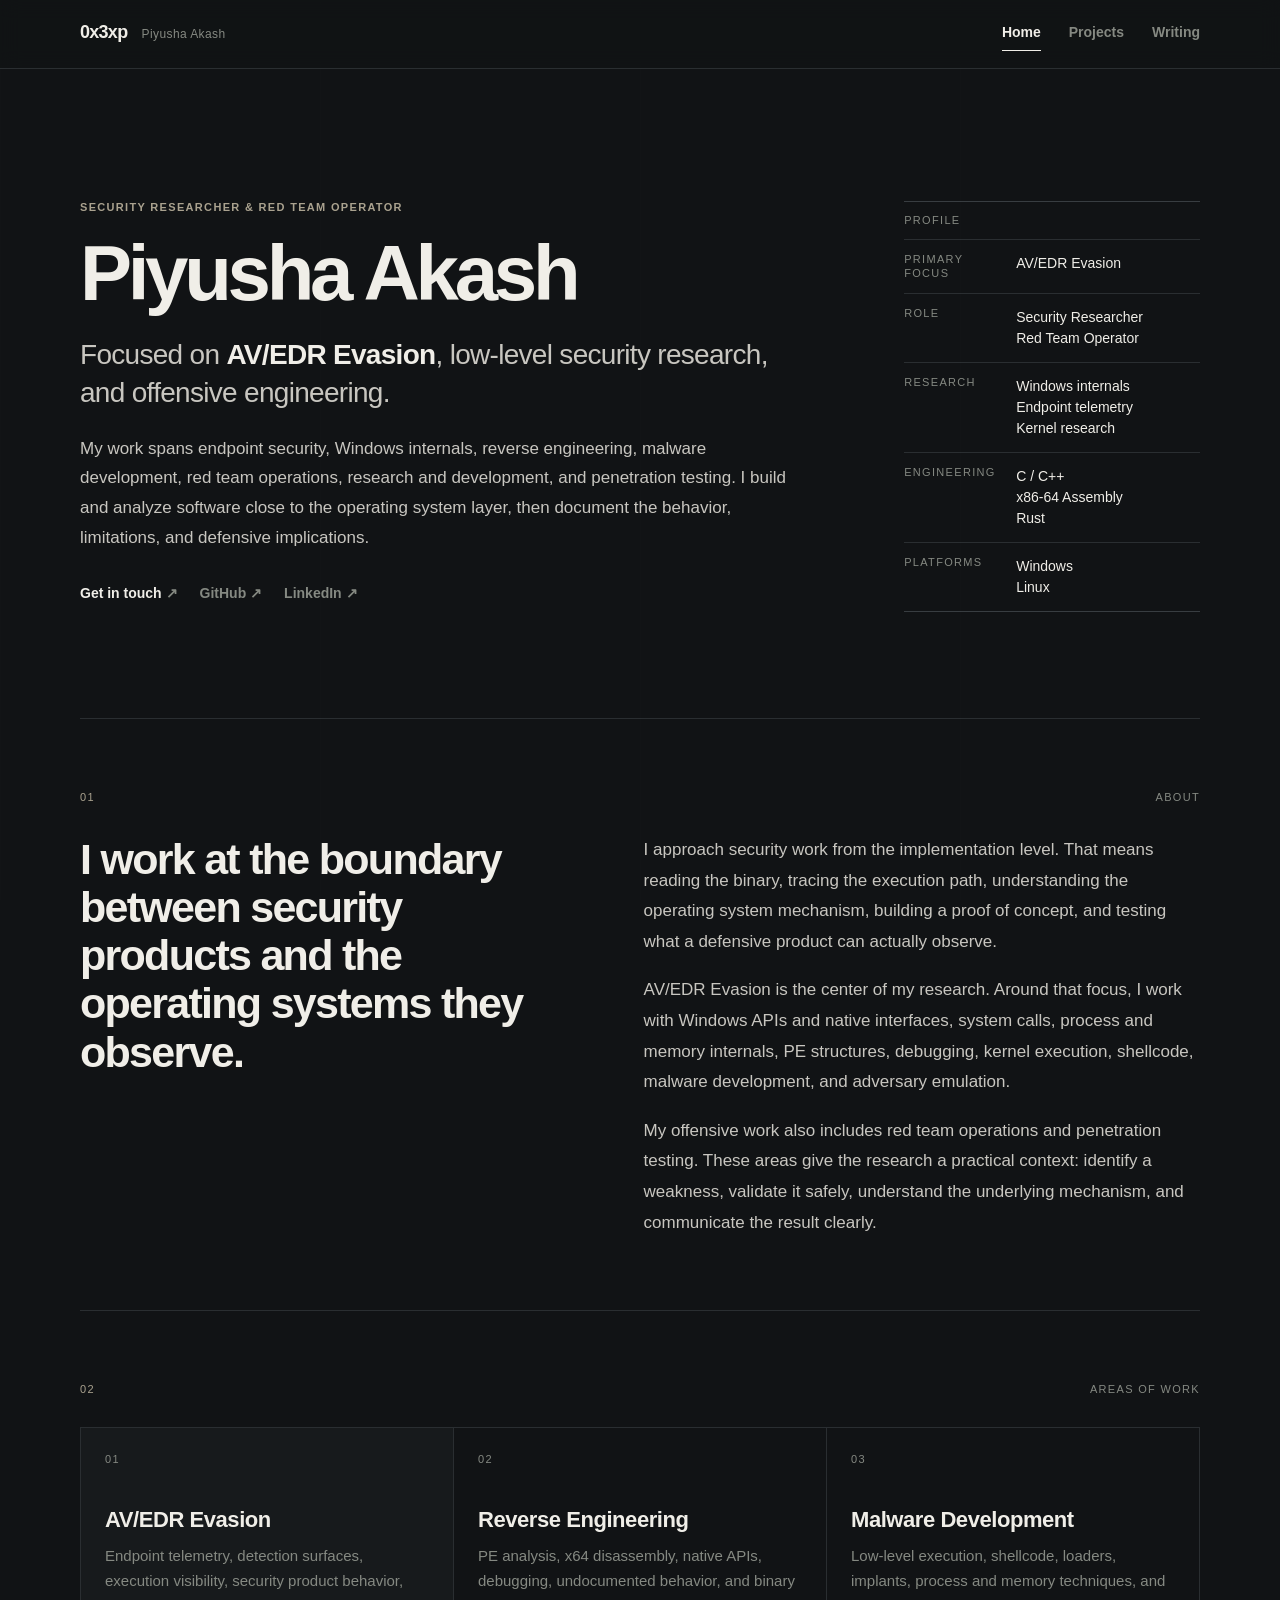
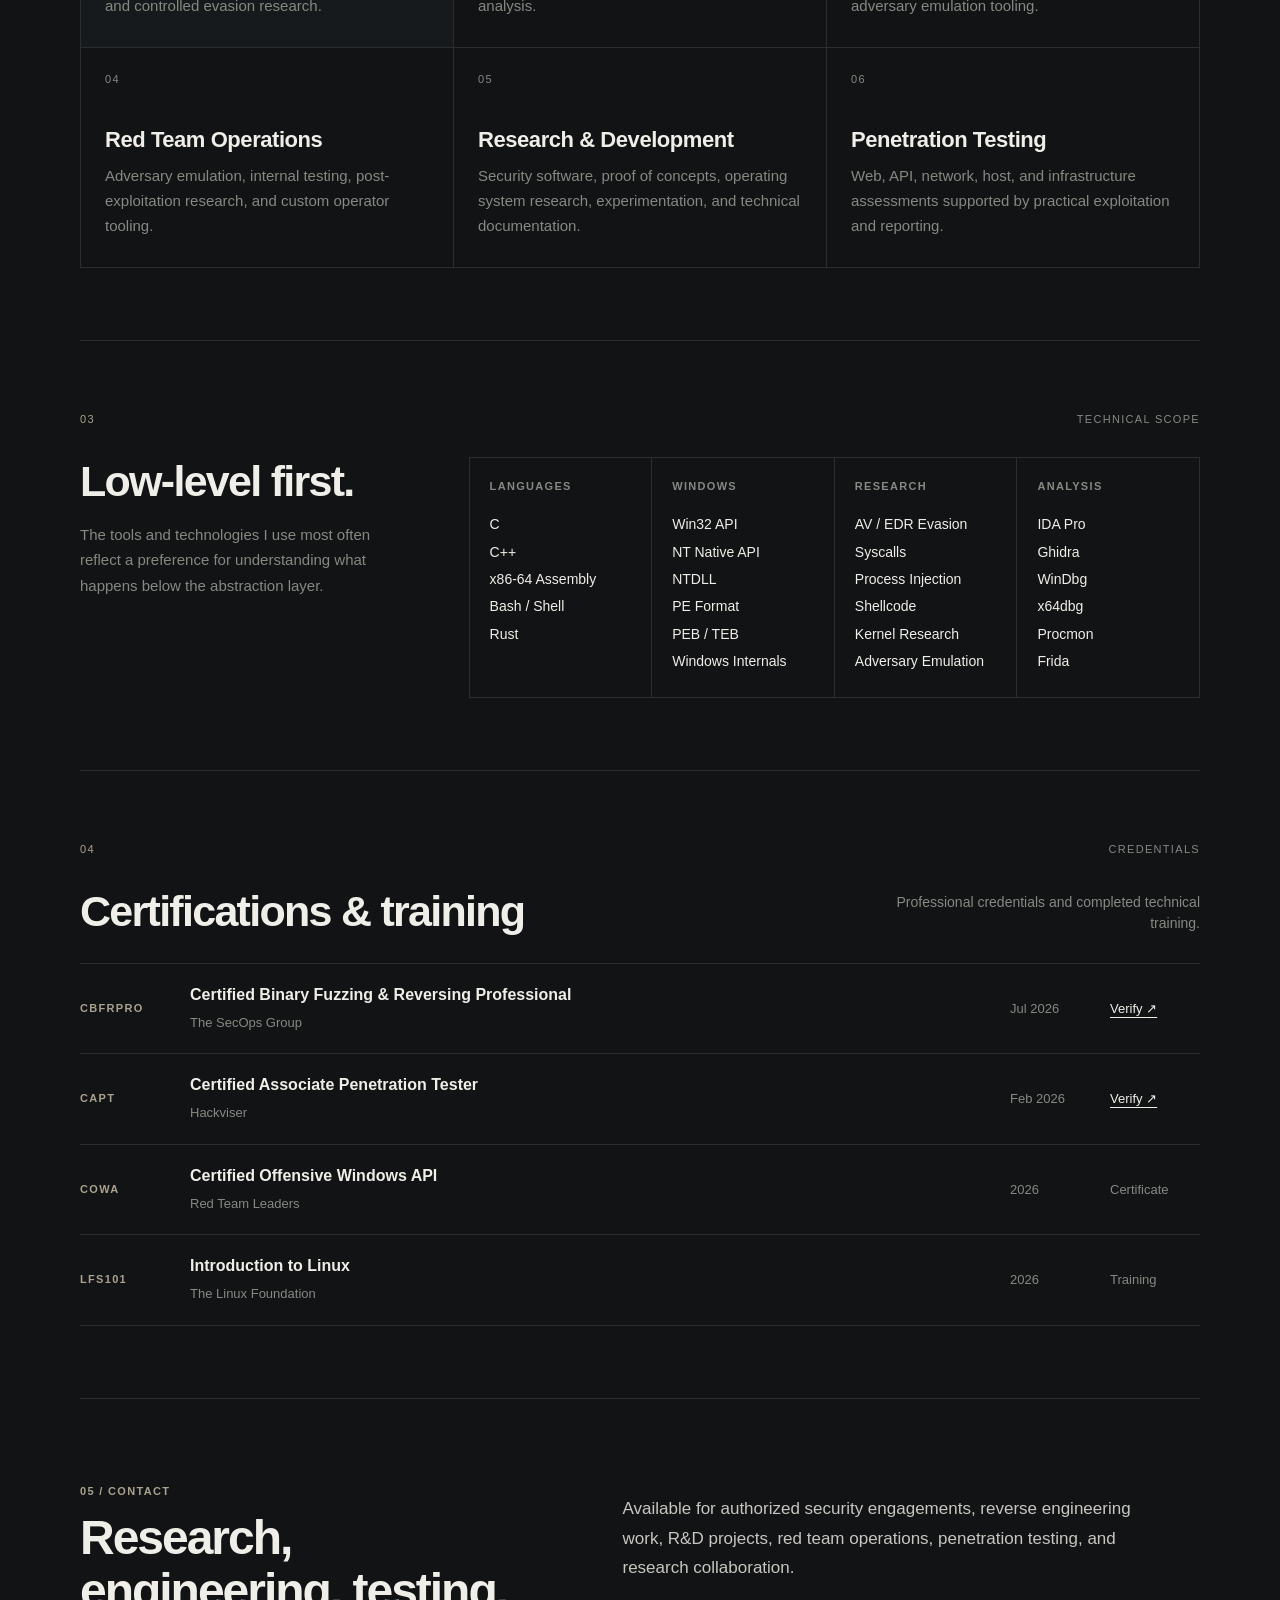
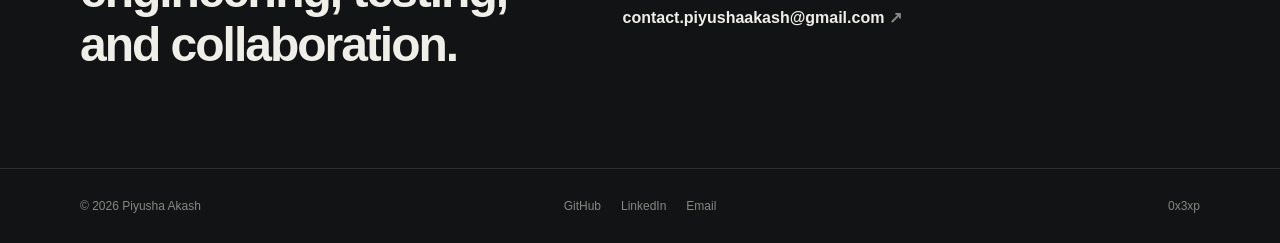
==== index.html @ 70b71e24 "Add files via upload" ====
<!doctype html>
<html lang="en">
<head>
  <meta charset="utf-8">
  <meta name="viewport" content="width=device-width, initial-scale=1">
  <meta name="theme-color" content="#111315">
  <meta name="color-scheme" content="dark">
  <meta name="author" content="Piyusha Akash">
  <meta name="robots" content="index, follow">
  <meta name="description" content="Piyusha Akash is a security researcher and red team operator focused on AV/EDR Evasion, reverse engineering, malware development, research and development, and penetration testing.">
  <link rel="canonical" href="https://0x3xp.github.io/">
  <meta property="og:type" content="profile">
  <meta property="og:title" content="Piyusha Akash | Security Researcher &amp; Red Team Operator">
  <meta property="og:description" content="Security research and engineering focused on AV/EDR Evasion, reverse engineering, malware development, red team operations, research and development, and penetration testing.">
  <meta property="og:url" content="https://0x3xp.github.io/">
  <meta property="og:site_name" content="Piyusha Akash">
  <meta property="og:image" content="https://0x3xp.github.io/assets/img/favicon.png">
  <meta name="twitter:card" content="summary">
  <title>Piyusha Akash | Security Researcher &amp; Red Team Operator</title>
  <link rel="icon" href="assets/img/favicon.png" type="image/png">
  <link rel="stylesheet" href="assets/css/site.css">
  <script type="application/ld+json">
  {
    "@context": "https://schema.org",
    "@type": "ProfilePage",
    "mainEntity": {
      "@type": "Person",
      "name": "Piyusha Akash",
      "alternateName": "0x3xp",
      "jobTitle": "Security Researcher & Red Team Operator",
      "description": "Security researcher and red team operator focused on AV/EDR Evasion, reverse engineering, malware development, research and development, and penetration testing.",
      "url": "https://0x3xp.github.io/",
      "sameAs": [
        "https://github.com/0x3xp",
        "https://www.linkedin.com/in/piyusha-akash"
      ]
    }
  }
  </script>
</head>
<body class="page-home">
  <header class="site-header">
    <div class="shell header-inner">
      <a class="brand" href="./" aria-label="Piyusha Akash home">
        <span class="brand-mark">0x3xp</span>
        <span class="brand-name">Piyusha Akash</span>
      </a>
      <button class="nav-toggle" type="button" aria-expanded="false" aria-controls="site-nav">Menu</button>
      <nav class="site-nav" id="site-nav" aria-label="Primary navigation">
        <a class="is-active" href="./" aria-current="page">Home</a>
        <a href="projects/projects.html">Projects</a>
        <a href="blog/blog.html">Writing</a>
      </nav>
    </div>
  </header>

  <main>
    <section class="hero shell">
      <div class="hero-copy">
        <p class="eyebrow">Security Researcher &amp; Red Team Operator</p>
        <h1>Piyusha Akash</h1>
        <p class="hero-title">Focused on <strong>AV/EDR Evasion</strong>, low-level security research, and offensive engineering.</p>
        <p class="hero-body">My work spans endpoint security, Windows internals, reverse engineering, malware development, red team operations, research and development, and penetration testing. I build and analyze software close to the operating system layer, then document the behavior, limitations, and defensive implications.</p>
        <div class="hero-actions">
          <a class="link-primary" href="mailto:contact.piyushaakash@gmail.com">Get in touch <span aria-hidden="true">↗</span></a>
          <a href="https://github.com/0x3xp" rel="me noopener noreferrer">GitHub <span aria-hidden="true">↗</span></a>
          <a href="https://www.linkedin.com/in/piyusha-akash" rel="me noopener noreferrer">LinkedIn <span aria-hidden="true">↗</span></a>
        </div>
      </div>

      <aside class="hero-aside" aria-label="Professional profile">
        <div class="aside-heading">Profile</div>
        <dl class="profile-list">
          <div><dt>Primary focus</dt><dd>AV/EDR Evasion</dd></div>
          <div><dt>Role</dt><dd>Security Researcher<br>Red Team Operator</dd></div>
          <div><dt>Research</dt><dd>Windows internals<br>Endpoint telemetry<br>Kernel research</dd></div>
          <div><dt>Engineering</dt><dd>C / C++<br>x86-64 Assembly<br>Rust</dd></div>
          <div><dt>Platforms</dt><dd>Windows<br>Linux</dd></div>
        </dl>
      </aside>
    </section>

    <section class="home-section shell">
      <div class="section-label"><span>01</span><span>About</span></div>
      <div class="about-layout">
        <h2>I work at the boundary between security products and the operating systems they observe.</h2>
        <div class="about-copy">
          <p>I approach security work from the implementation level. That means reading the binary, tracing the execution path, understanding the operating system mechanism, building a proof of concept, and testing what a defensive product can actually observe.</p>
          <p>AV/EDR Evasion is the center of my research. Around that focus, I work with Windows APIs and native interfaces, system calls, process and memory internals, PE structures, debugging, kernel execution, shellcode, malware development, and adversary emulation.</p>
          <p>My offensive work also includes red team operations and penetration testing. These areas give the research a practical context: identify a weakness, validate it safely, understand the underlying mechanism, and communicate the result clearly.</p>
        </div>
      </div>
    </section>

    <section class="home-section shell">
      <div class="section-label"><span>02</span><span>Areas of work</span></div>
      <div class="work-grid">
        <article class="work-item work-item-primary">
          <span class="work-number">01</span>
          <h3>AV/EDR Evasion</h3>
          <p>Endpoint telemetry, detection surfaces, execution visibility, security product behavior, and controlled evasion research.</p>
        </article>
        <article class="work-item">
          <span class="work-number">02</span>
          <h3>Reverse Engineering</h3>
          <p>PE analysis, x64 disassembly, native APIs, debugging, undocumented behavior, and binary analysis.</p>
        </article>
        <article class="work-item">
          <span class="work-number">03</span>
          <h3>Malware Development</h3>
          <p>Low-level execution, shellcode, loaders, implants, process and memory techniques, and adversary emulation tooling.</p>
        </article>
        <article class="work-item">
          <span class="work-number">04</span>
          <h3>Red Team Operations</h3>
          <p>Adversary emulation, internal testing, post-exploitation research, and custom operator tooling.</p>
        </article>
        <article class="work-item">
          <span class="work-number">05</span>
          <h3>Research &amp; Development</h3>
          <p>Security software, proof of concepts, operating system research, experimentation, and technical documentation.</p>
        </article>
        <article class="work-item">
          <span class="work-number">06</span>
          <h3>Penetration Testing</h3>
          <p>Web, API, network, host, and infrastructure assessments supported by practical exploitation and reporting.</p>
        </article>
      </div>
    </section>

    <section class="home-section shell">
      <div class="section-label"><span>03</span><span>Technical scope</span></div>
      <div class="scope-layout">
        <div class="scope-intro">
          <h2>Low-level first.</h2>
          <p>The tools and technologies I use most often reflect a preference for understanding what happens below the abstraction layer.</p>
        </div>
        <div class="scope-columns">
          <div>
            <h3>Languages</h3>
            <p>C<br>C++<br>x86-64 Assembly<br>Bash / Shell<br>Rust</p>
          </div>
          <div>
            <h3>Windows</h3>
            <p>Win32 API<br>NT Native API<br>NTDLL<br>PE Format<br>PEB / TEB<br>Windows Internals</p>
          </div>
          <div>
            <h3>Research</h3>
            <p>AV / EDR Evasion<br>Syscalls<br>Process Injection<br>Shellcode<br>Kernel Research<br>Adversary Emulation</p>
          </div>
          <div>
            <h3>Analysis</h3>
            <p>IDA Pro<br>Ghidra<br>WinDbg<br>x64dbg<br>Procmon<br>Frida</p>
          </div>
        </div>
      </div>
    </section>

    <section class="home-section shell" id="credentials">
      <div class="section-label"><span>04</span><span>Credentials</span></div>
      <div class="credentials-head">
        <h2>Certifications &amp; training</h2>
        <p>Professional credentials and completed technical training.</p>
      </div>
      <!-- Add or edit certification rows below. Keep the markup structure consistent. -->
      <div class="credential-table">
        <article class="credential">
          <div class="credential-code">CBFRPro</div>
          <div class="credential-main"><h3>Certified Binary Fuzzing &amp; Reversing Professional</h3><p>The SecOps Group</p></div>
          <time datetime="2026-07">Jul 2026</time>
          <a href="https://pentestingexams.com/" target="_blank" rel="noopener noreferrer" aria-label="Verify CBFRPro credential">Verify <span aria-hidden="true">↗</span></a>
        </article>
        <article class="credential">
          <div class="credential-code">CAPT</div>
          <div class="credential-main"><h3>Certified Associate Penetration Tester</h3><p>Hackviser</p></div>
          <time datetime="2026-02">Feb 2026</time>
          <a href="https://hackviser.com/" target="_blank" rel="noopener noreferrer" aria-label="Verify CAPT credential">Verify <span aria-hidden="true">↗</span></a>
        </article>
        <article class="credential">
          <div class="credential-code">COWA</div>
          <div class="credential-main"><h3>Certified Offensive Windows API</h3><p>Red Team Leaders</p></div>
          <time datetime="2026">2026</time>
          <span class="credential-empty">Certificate</span>
        </article>
        <article class="credential">
          <div class="credential-code">LFS101</div>
          <div class="credential-main"><h3>Introduction to Linux</h3><p>The Linux Foundation</p></div>
          <time datetime="2026">2026</time>
          <span class="credential-empty">Training</span>
        </article>
      </div>
    </section>

    <section class="contact-section shell">
      <div>
        <p class="eyebrow">05 / Contact</p>
        <h2>Research, engineering, testing, and collaboration.</h2>
      </div>
      <div class="contact-copy">
        <p>Available for authorized security engagements, reverse engineering work, R&amp;D projects, red team operations, penetration testing, and research collaboration.</p>
        <a class="contact-email" href="mailto:contact.piyushaakash@gmail.com">contact.piyushaakash@gmail.com <span aria-hidden="true">↗</span></a>
      </div>
    </section>
  </main>

  <footer class="site-footer">
    <div class="shell footer-inner">
      <span>© <span data-year></span> Piyusha Akash</span>
      <div class="footer-links">
        <a href="https://github.com/0x3xp" rel="me noopener noreferrer">GitHub</a>
        <a href="https://www.linkedin.com/in/piyusha-akash" rel="me noopener noreferrer">LinkedIn</a>
        <a href="mailto:contact.piyushaakash@gmail.com">Email</a>
      </div>
      <span class="footer-handle">0x3xp</span>
    </div>
  </footer>

  <script src="main/site.js" defer></script>
</body>
</html>
---- assets/css/site.css ----
:root {
  --bg: #111315;
  --bg-soft: #15181a;
  --panel: #171a1c;
  --panel-2: #1b1e21;
  --line: #2a2e31;
  --line-strong: #383d41;
  --text: #f0eee8;
  --body: #c8c6c0;
  --muted: #858982;
  --accent: #d8d0bd;
  --accent-soft: #aaa28f;
  --max: 1120px;
  --gutter: clamp(20px, 4vw, 46px);
  --header-h: 68px;
}

* { box-sizing: border-box; }
html { scroll-behavior: smooth; }
body {
  margin: 0;
  min-width: 320px;
  background: var(--bg);
  color: var(--text);
  font-family: Inter, ui-sans-serif, -apple-system, BlinkMacSystemFont, "Segoe UI", Helvetica, Arial, sans-serif;
  font-size: 16px;
  line-height: 1.68;
  text-rendering: optimizeLegibility;
  -webkit-font-smoothing: antialiased;
}
body::before {
  content: "";
  position: fixed;
  inset: 0;
  pointer-events: none;
  background-image: linear-gradient(to right, rgba(255,255,255,.022) 1px, transparent 1px);
  background-size: 25vw 100%;
  opacity: .28;
}
img { display: block; max-width: 100%; }
a { color: inherit; }
button { font: inherit; }
::selection { background: var(--text); color: var(--bg); }

.shell {
  width: min(var(--max), calc(100% - (var(--gutter) * 2)));
  margin-inline: auto;
}

.site-header {
  position: sticky;
  top: 0;
  z-index: 100;
  min-height: var(--header-h);
  background: rgba(17, 19, 21, .95);
  border-bottom: 1px solid var(--line);
  backdrop-filter: blur(10px);
}
.header-inner {
  min-height: var(--header-h);
  display: flex;
  align-items: center;
  justify-content: space-between;
  gap: 32px;
}
.brand {
  display: inline-flex;
  align-items: baseline;
  gap: 14px;
  text-decoration: none;
  white-space: nowrap;
}
.brand-mark {
  font-size: 18px;
  line-height: 1;
  letter-spacing: -.04em;
  font-weight: 760;
}
.brand-name {
  color: var(--muted);
  font-size: 12px;
  letter-spacing: .035em;
}
.site-nav {
  display: flex;
  align-items: center;
  gap: 28px;
}
.site-nav a {
  padding: 4px 0 5px;
  color: var(--muted);
  font-size: 14px;
  font-weight: 600;
  text-decoration: none;
  border-bottom: 1px solid transparent;
  transition: color .18s ease, border-color .18s ease;
}
.site-nav a:hover,
.site-nav a.is-active {
  color: var(--text);
  border-color: var(--text);
}
.nav-toggle {
  display: none;
  padding: 8px 11px;
  border: 1px solid var(--line-strong);
  background: transparent;
  color: var(--text);
  cursor: pointer;
  font-size: 13px;
}

.eyebrow,
.section-label,
.aside-heading,
.profile-list dt,
.work-number,
.scope-columns h3,
.credential-code,
.project-type,
.feature-bar,
.project-top,
.article-meta,
.article-number {
  text-transform: uppercase;
  letter-spacing: .12em;
  font-size: 11px;
  line-height: 1.25;
}
.eyebrow { margin: 0; color: var(--accent-soft); font-weight: 700; }

.hero {
  display: grid;
  grid-template-columns: minmax(0, 1.42fr) minmax(280px, .58fr);
  gap: clamp(60px, 8vw, 100px);
  padding-block: clamp(88px, 11vw, 132px) clamp(78px, 9vw, 106px);
}
.hero-copy { min-width: 0; }
.hero-copy .eyebrow { margin-bottom: 20px; }
.hero h1 {
  margin: 0;
  font-size: clamp(52px, 7.2vw, 78px);
  line-height: .99;
  letter-spacing: -.055em;
  font-weight: 760;
}
.hero-title {
  max-width: 770px;
  margin: 24px 0 0;
  color: var(--body);
  font-size: clamp(20px, 2.5vw, 28px);
  line-height: 1.35;
  letter-spacing: -.025em;
}
.hero-title strong { color: var(--text); font-weight: 700; }
.hero-body {
  max-width: 760px;
  margin: 22px 0 0;
  color: var(--body);
  font-size: 17px;
  line-height: 1.75;
}
.hero-actions {
  display: flex;
  flex-wrap: wrap;
  gap: 22px;
  margin-top: 29px;
}
.hero-actions a,
.contact-email,
.link-primary,
.project-link {
  font-size: 14px;
  font-weight: 650;
  text-decoration: none;
}
.hero-actions a,
.link-primary,
.project-link,
.contact-email {
  text-underline-offset: 5px;
}
.hero-actions a:not(.link-primary) { color: var(--muted); }
.hero-actions a:hover,
.contact-email:hover,
.link-primary:hover,
.project-link:hover { text-decoration: underline; }
.hero-actions span,
.contact-email span,
.link-primary span,
.project-link span { color: var(--muted); }
.link-primary { color: var(--text); }

.hero-aside {
  align-self: end;
  border-top: 1px solid var(--line-strong);
  border-bottom: 1px solid var(--line-strong);
}
.aside-heading {
  padding: 12px 0 11px;
  color: var(--muted);
  border-bottom: 1px solid var(--line);
}
.profile-list { margin: 0; }
.profile-list > div {
  display: grid;
  grid-template-columns: 98px minmax(0, 1fr);
  gap: 14px;
  padding: 13px 0;
  border-bottom: 1px solid var(--line);
}
.profile-list > div:last-child { border-bottom: 0; }
.profile-list dt { color: var(--muted); }
.profile-list dd {
  margin: 0;
  color: var(--text);
  font-size: 14px;
  line-height: 1.5;
}

.home-section,
.project-section,
.writing-section,
.featured-project,
.contact-section,
.project-footer-section {
  padding-block: 72px;
  border-top: 1px solid var(--line);
}
.section-label {
  display: flex;
  justify-content: space-between;
  gap: 20px;
  margin-bottom: 30px;
  color: var(--muted);
}
.section-label span:first-child { color: var(--accent-soft); }

.about-layout {
  display: grid;
  grid-template-columns: minmax(0, .92fr) minmax(0, 1.08fr);
  gap: clamp(50px, 7vw, 98px);
}
.about-layout h2,
.scope-intro h2,
.credentials-head h2,
.method-layout h2 {
  margin: 0;
  font-size: clamp(30px, 4vw, 43px);
  line-height: 1.12;
  letter-spacing: -.04em;
  font-weight: 690;
}
.about-copy { max-width: 650px; }
.about-copy p {
  margin: 0 0 18px;
  color: var(--body);
  font-size: 17px;
  line-height: 1.8;
}
.about-copy p:last-child { margin-bottom: 0; }

.work-grid {
  display: grid;
  grid-template-columns: repeat(3, minmax(0,1fr));
  border-top: 1px solid var(--line);
  border-left: 1px solid var(--line);
}
.work-item {
  min-height: 220px;
  padding: 25px 24px 24px;
  border-right: 1px solid var(--line);
  border-bottom: 1px solid var(--line);
}
.work-item-primary { background: var(--panel); }
.work-number { display: block; margin-bottom: 40px; color: var(--muted); }
.work-item h3 {
  margin: 0;
  font-size: 22px;
  line-height: 1.2;
  letter-spacing: -.02em;
}
.work-item p {
  margin: 10px 0 0;
  color: var(--muted);
  font-size: 15px;
  line-height: 1.68;
}

.scope-layout {
  display: grid;
  grid-template-columns: minmax(240px, .62fr) minmax(0, 1.38fr);
  gap: 60px;
}
.scope-intro p {
  max-width: 360px;
  margin: 17px 0 0;
  color: var(--muted);
  font-size: 15px;
  line-height: 1.7;
}
.scope-columns {
  display: grid;
  grid-template-columns: repeat(4, minmax(0,1fr));
  border-top: 1px solid var(--line);
  border-left: 1px solid var(--line);
}
.scope-columns > div {
  min-height: 196px;
  padding: 22px 20px;
  border-right: 1px solid var(--line);
  border-bottom: 1px solid var(--line);
}
.scope-columns h3 { margin: 0 0 18px; color: var(--muted); }
.scope-columns p {
  margin: 0;
  color: var(--text);
  font-size: 14px;
  line-height: 1.95;
}

.credentials-head {
  display: flex;
  align-items: end;
  justify-content: space-between;
  gap: 28px;
  margin-bottom: 28px;
}
.credentials-head p {
  max-width: 340px;
  margin: 0;
  color: var(--muted);
  font-size: 14px;
  line-height: 1.55;
  text-align: right;
}
.credential-table { border-top: 1px solid var(--line); }
.credential {
  display: grid;
  grid-template-columns: 88px minmax(0,1fr) 78px 90px;
  gap: 22px;
  align-items: center;
  padding: 20px 0;
  border-bottom: 1px solid var(--line);
}
.credential-code { color: var(--accent-soft); font-weight: 700; }
.credential-main h3 { margin: 0; font-size: 16px; line-height: 1.35; }
.credential-main p { margin: 6px 0 0; color: var(--muted); font-size: 13px; }
.credential time,
.credential-empty { color: var(--muted); font-size: 13px; }
.credential > a { color: var(--text); font-size: 13px; text-underline-offset: 4px; }

.contact-section {
  display: grid;
  grid-template-columns: minmax(0, .9fr) minmax(0, 1.1fr);
  gap: 70px;
  padding-block: 86px 96px;
}
.contact-section h2 {
  max-width: 600px;
  margin: 12px 0 0;
  font-size: clamp(33px, 4.2vw, 48px);
  line-height: 1.12;
  letter-spacing: -.042em;
  font-weight: 700;
}
.contact-copy { max-width: 520px; padding-top: 9px; }
.contact-copy p { margin: 0 0 22px; color: var(--body); font-size: 17px; line-height: 1.75; }
.contact-email { font-size: 16px; }

.site-footer { border-top: 1px solid var(--line); }
.footer-inner {
  min-height: 74px;
  display: grid;
  grid-template-columns: 1fr auto 1fr;
  align-items: center;
  gap: 20px;
  color: var(--muted);
  font-size: 12px;
}
.footer-links { display: flex; gap: 20px; }
.footer-links a { color: var(--muted); text-decoration: none; }
.footer-links a:hover { color: var(--text); }
.footer-handle { text-align: right; }

.page-intro {
  display: grid;
  grid-template-columns: minmax(0, 1.02fr) minmax(280px, .98fr);
  align-items: end;
  gap: 70px;
  padding-block: 86px 68px;
}
.page-intro h1 {
  margin: 13px 0 0;
  font-size: clamp(50px, 6.5vw, 70px);
  line-height: 1;
  letter-spacing: -.052em;
  font-weight: 750;
}
.page-intro-text {
  max-width: 560px;
  margin: 0 0 2px;
  color: var(--body);
  font-size: 18px;
  line-height: 1.7;
}

.featured-project { background: transparent; }
.feature-bar {
  display: flex;
  justify-content: space-between;
  gap: 20px;
  padding-bottom: 13px;
  color: var(--muted);
  border-bottom: 1px solid var(--line);
}
.feature-layout {
  display: grid;
  grid-template-columns: minmax(0, 1.42fr) minmax(280px, .58fr);
  gap: clamp(50px, 7vw, 92px);
  padding-block: 34px 38px;
}
.project-type { margin: 0 0 12px; color: var(--accent-soft); font-weight: 700; }
.feature-main h2 {
  margin: 0;
  font-size: clamp(38px, 5vw, 56px);
  line-height: 1;
  letter-spacing: -.045em;
}
.feature-lead {
  max-width: 760px;
  margin: 19px 0 0;
  color: var(--text);
  font-size: 21px;
  line-height: 1.5;
  letter-spacing: -.02em;
}
.feature-text {
  max-width: 770px;
  margin: 15px 0 0;
  color: var(--body);
  font-size: 16px;
  line-height: 1.75;
}
.feature-meta { align-self: start; border-top: 1px solid var(--line-strong); border-bottom: 1px solid var(--line-strong); }
.feature-meta dl { margin: 0; }
.feature-meta dl > div {
  display: grid;
  grid-template-columns: 106px minmax(0,1fr);
  gap: 16px;
  padding: 13px 0;
  border-bottom: 1px solid var(--line);
}
.feature-meta dl > div:last-child { border-bottom: 0; }
.feature-meta dt { color: var(--muted); font-size: 11px; text-transform: uppercase; letter-spacing: .11em; }
.feature-meta dd { margin: 0; color: var(--text); font-size: 13px; line-height: 1.55; }
code {
  padding: .08em .32em;
  border: 1px solid var(--line);
  background: var(--panel);
  color: var(--text);
  font-family: ui-monospace, SFMono-Regular, Menlo, Consolas, monospace;
  font-size: .92em;
}
.button-row { display: flex; flex-wrap: wrap; gap: 10px; margin-top: 27px; }
.button {
  display: inline-flex;
  align-items: center;
  min-height: 37px;
  padding: 7px 12px;
  border: 1px solid var(--line-strong);
  color: var(--body);
  font-size: 13px;
  font-weight: 600;
  text-decoration: none;
  transition: border-color .18s ease, color .18s ease, background .18s ease;
}
.button:hover { color: var(--text); border-color: #5a6065; }
.button-solid { background: var(--text); color: var(--bg); border-color: var(--text); }
.button-solid:hover { background: #d9d7d0; color: var(--bg); }
.feature-notes {
  display: grid;
  grid-template-columns: repeat(3, minmax(0,1fr));
  border-top: 1px solid var(--line);
}
.feature-notes article { padding: 19px 20px 2px 0; }
.feature-notes article + article { padding-left: 20px; border-left: 1px solid var(--line); }
.feature-notes span { color: var(--muted); font-size: 11px; text-transform: uppercase; letter-spacing: .11em; }
.feature-notes p { margin: 9px 0 0; color: var(--body); font-size: 14px; line-height: 1.65; }

.project-grid {
  display: grid;
  grid-template-columns: repeat(2, minmax(0,1fr));
  border-top: 1px solid var(--line);
  border-left: 1px solid var(--line);
}
.project-card {
  min-height: 310px;
  padding: 25px 24px 26px;
  background: var(--bg);
  border-right: 1px solid var(--line);
  border-bottom: 1px solid var(--line);
}
.project-card-large { background: var(--panel); }
.project-top { display: flex; justify-content: space-between; gap: 18px; color: var(--muted); }
.project-card h2 {
  margin: 56px 0 0;
  font-size: 28px;
  line-height: 1.12;
  letter-spacing: -.03em;
}
.project-card p { max-width: 520px; margin: 12px 0 0; color: var(--body); font-size: 15px; line-height: 1.68; }
.tag-row { display: flex; flex-wrap: wrap; gap: 7px; margin-top: 22px; }
.tag-row span {
  padding: 5px 8px;
  border: 1px solid var(--line);
  color: var(--muted);
  font-size: 11px;
  line-height: 1;
}
.project-link { display: inline-block; margin-top: 22px; }
.project-footer-section {
  display: flex;
  align-items: end;
  justify-content: space-between;
  gap: 50px;
  padding-block: 74px 92px;
}
.project-footer-copy h2 {
  max-width: 730px;
  margin: 13px 0 0;
  font-size: clamp(27px, 3.4vw, 40px);
  line-height: 1.18;
  letter-spacing: -.035em;
}

.writing-list-section { padding-top: 72px; }
.article-feature {
  display: grid;
  grid-template-columns: 170px minmax(0, 1fr);
  gap: 45px;
  padding: 34px 0 39px;
  border-top: 1px solid var(--line-strong);
  border-bottom: 1px solid var(--line);
}
.article-meta { display: flex; flex-direction: column; gap: 10px; color: var(--muted); }
.article-feature-copy h2 {
  margin: 0;
  max-width: 850px;
  font-size: clamp(31px, 4vw, 45px);
  line-height: 1.1;
  letter-spacing: -.04em;
}
.article-feature-copy > p {
  max-width: 790px;
  margin: 16px 0 0;
  color: var(--body);
  font-size: 17px;
  line-height: 1.75;
}
.article-bottom {
  display: flex;
  flex-wrap: wrap;
  justify-content: space-between;
  gap: 22px;
  align-items: center;
  margin-top: 24px;
  padding-top: 16px;
  border-top: 1px solid var(--line);
}
.article-bottom span { color: var(--muted); font-size: 12px; }
.article-list { border-top: 1px solid var(--line-strong); }
.article-row {
  display: grid;
  grid-template-columns: 62px minmax(0, 1fr);
  gap: 26px;
  padding: 29px 0 32px;
  border-bottom: 1px solid var(--line);
}
.article-number { color: var(--muted); padding-top: 3px; }
.article-main h2 {
  margin: 12px 0 0;
  font-size: 29px;
  line-height: 1.18;
  letter-spacing: -.03em;
}
.article-main p {
  max-width: 760px;
  margin: 10px 0 0;
  color: var(--body);
  font-size: 15px;
  line-height: 1.7;
}
.research-method { padding-bottom: 90px; }
.method-layout {
  display: grid;
  grid-template-columns: minmax(0, .9fr) minmax(0, 1.1fr);
  gap: 70px;
}
.method-layout p { max-width: 650px; margin: 6px 0 0; color: var(--body); font-size: 17px; line-height: 1.75; }

@media (max-width: 940px) {
  .hero,
  .page-intro,
  .feature-layout,
  .contact-section,
  .method-layout,
  .about-layout,
  .scope-layout { grid-template-columns: 1fr; }
  .hero { gap: 52px; }
  .hero-aside { max-width: 640px; }
  .work-grid { grid-template-columns: repeat(2, minmax(0,1fr)); }
  .scope-columns { grid-template-columns: repeat(2, minmax(0,1fr)); }
  .feature-notes { grid-template-columns: 1fr; }
  .feature-notes article,
  .feature-notes article + article { padding-left: 0; padding-right: 0; padding-bottom: 18px; }
  .feature-notes article + article { border-left: 0; border-top: 1px solid var(--line); padding-top: 18px; }
  .credentials-head { align-items: start; flex-direction: column; }
  .credentials-head p { text-align: left; }
  .contact-copy { padding-top: 0; }
}

@media (max-width: 720px) {
  :root { --header-h: 62px; }
  body::before { display: none; }
  .site-header { background: rgba(17,19,21,.985); }
  .nav-toggle { display: inline-flex; align-items: center; }
  .site-nav {
    position: absolute;
    top: calc(100% + 1px);
    left: 0;
    right: 0;
    display: none;
    padding: 10px var(--gutter) 14px;
    flex-direction: column;
    align-items: stretch;
    gap: 0;
    border-bottom: 1px solid var(--line);
    background: var(--bg);
  }
  .site-nav.is-open { display: flex; }
  .site-nav a { padding: 10px 0; border-bottom: 0; }
  .brand-name { display: none; }

  .hero { padding-block: 70px 66px; }
  .hero h1 { font-size: clamp(46px, 14vw, 62px); }
  .hero-title { font-size: 21px; }
  .hero-body { font-size: 16px; }
  .home-section,
  .project-section,
  .writing-section,
  .featured-project,
  .project-footer-section { padding-block: 58px; }
  .contact-section { padding-block: 68px 76px; }
  .about-layout h2,
  .scope-intro h2,
  .credentials-head h2,
  .method-layout h2 { font-size: 31px; }
  .work-grid,
  .project-grid { grid-template-columns: 1fr; }
  .work-item { min-height: 0; }
  .work-number { margin-bottom: 27px; }
  .scope-columns { grid-template-columns: 1fr; }
  .scope-columns > div { min-height: 0; }
  .credential { grid-template-columns: 70px minmax(0,1fr); gap: 13px 17px; }
  .credential time { grid-column: 2; }
  .credential > a,
  .credential-empty { grid-column: 1 / -1; }
  .page-intro { gap: 30px; padding-block: 68px 50px; }
  .page-intro h1 { font-size: clamp(46px, 13vw, 62px); }
  .page-intro-text { font-size: 16px; }
  .feature-main h2 { font-size: 42px; }
  .feature-lead { font-size: 19px; }
  .feature-meta dl > div { grid-template-columns: 92px minmax(0,1fr); }
  .project-card { min-height: 0; }
  .project-card h2 { margin-top: 38px; }
  .project-footer-section { align-items: start; flex-direction: column; }
  .article-feature { grid-template-columns: 1fr; gap: 18px; }
  .article-feature-copy h2 { font-size: 33px; }
  .article-main h2 { font-size: 26px; }
  .article-row { grid-template-columns: 42px minmax(0,1fr); gap: 16px; }
  .article-bottom { align-items: flex-start; flex-direction: column; }
  .footer-inner { min-height: 88px; grid-template-columns: 1fr auto; }
  .footer-links { grid-column: 1 / -1; grid-row: 2; }
  .footer-handle { justify-self: end; }
}

@media (prefers-reduced-motion: reduce) {
  html { scroll-behavior: auto; }
  *, *::before, *::after { transition: none !important; }
}
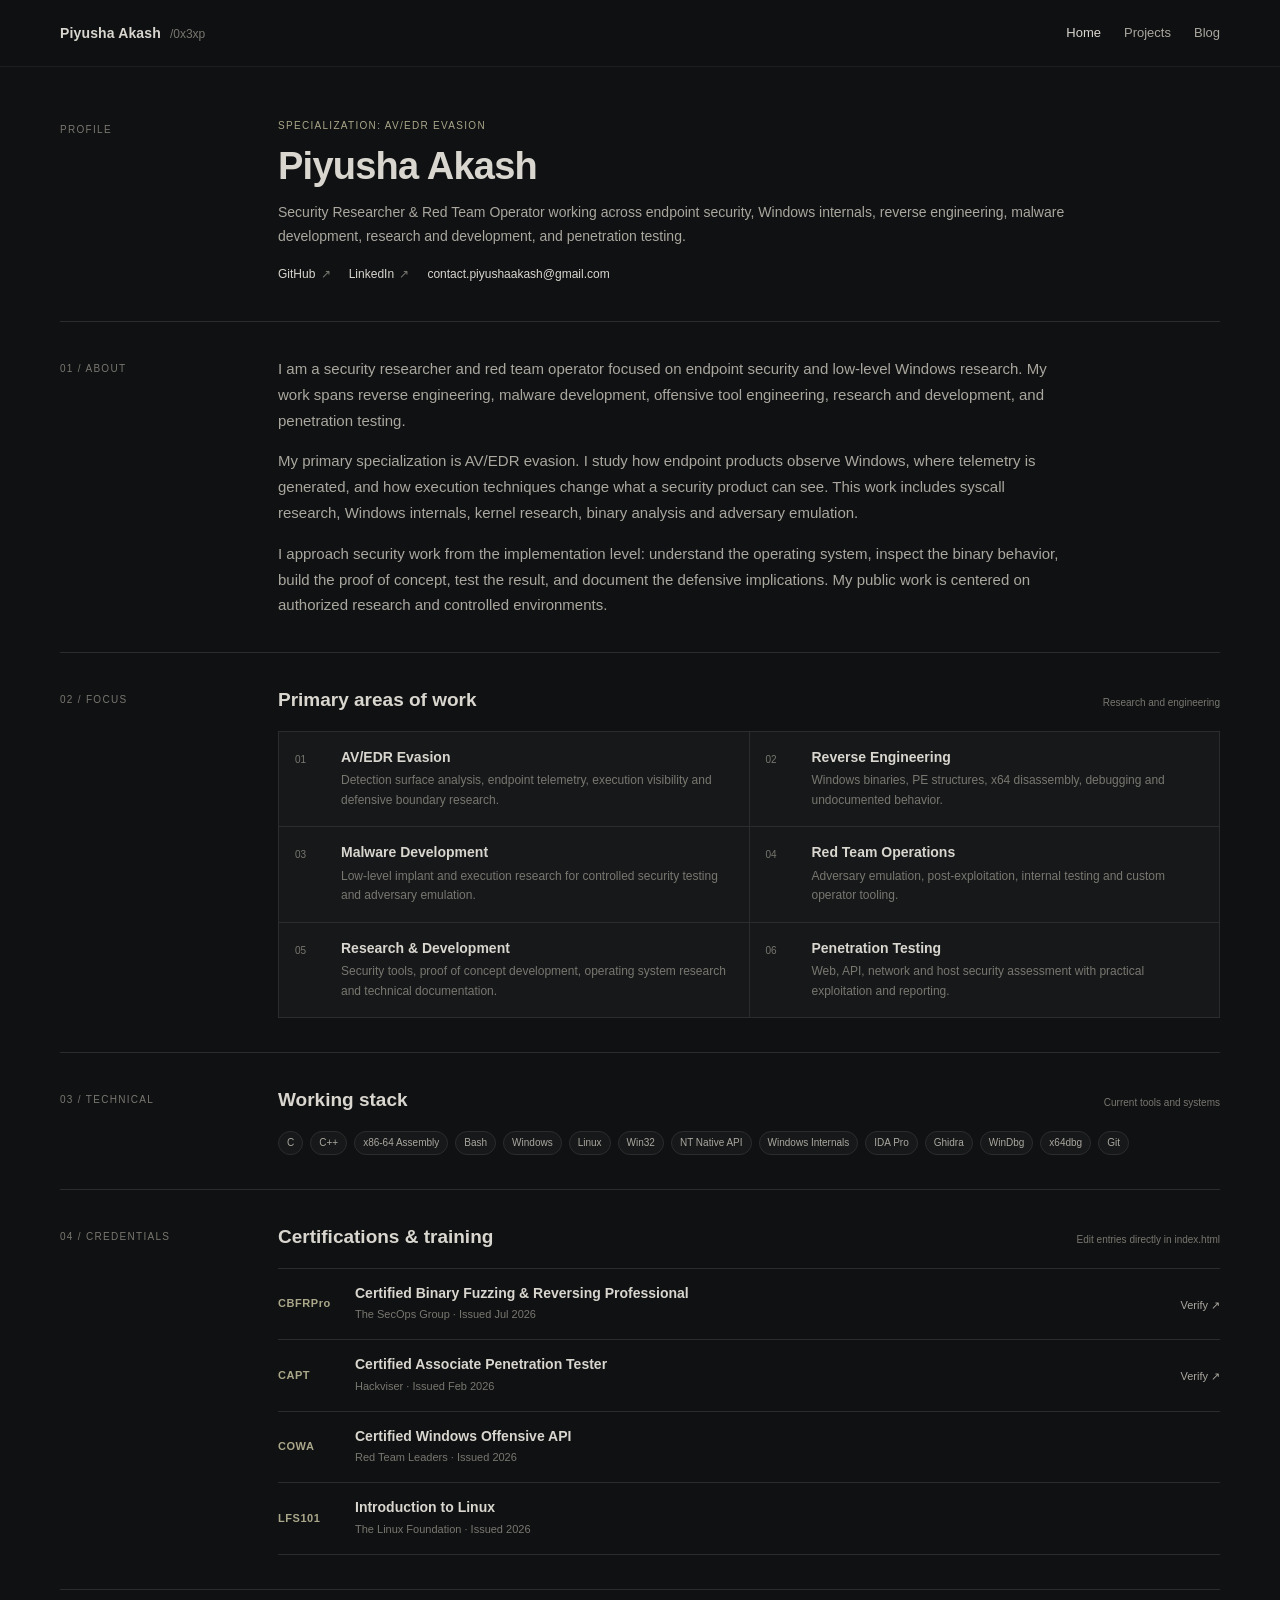
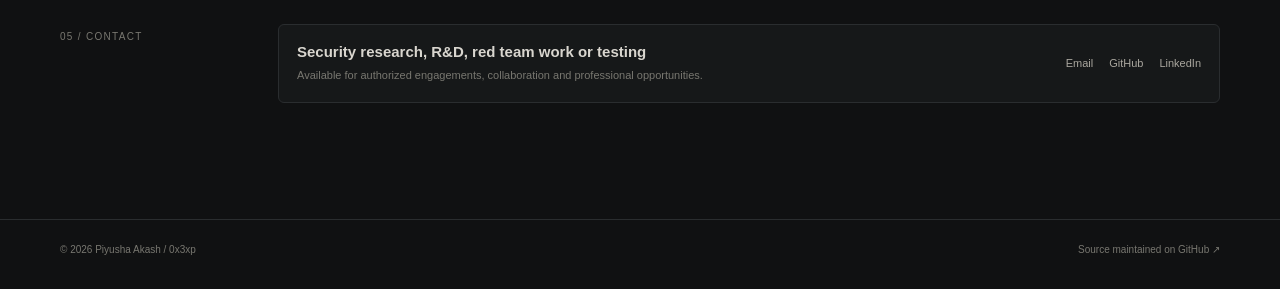
==== commit f56bac31: "Add files via upload" ====
--- a/index.html
+++ b/index.html
@@ -3,218 +3,196 @@
 <head>
   <meta charset="utf-8">
   <meta name="viewport" content="width=device-width, initial-scale=1">
-  <meta name="theme-color" content="#111315">
-  <meta name="color-scheme" content="dark">
+  <title>Piyusha Akash | Security Researcher & Red Team Operator</title>
+  <meta name="description" content="Piyusha Akash is a security researcher and red team operator specializing in AV/EDR evasion, reverse engineering, malware development, research and development, and penetration testing.">
   <meta name="author" content="Piyusha Akash">
   <meta name="robots" content="index, follow">
-  <meta name="description" content="Piyusha Akash is a security researcher and red team operator focused on AV/EDR Evasion, reverse engineering, malware development, research and development, and penetration testing.">
   <link rel="canonical" href="https://0x3xp.github.io/">
-  <meta property="og:type" content="profile">
-  <meta property="og:title" content="Piyusha Akash | Security Researcher &amp; Red Team Operator">
-  <meta property="og:description" content="Security research and engineering focused on AV/EDR Evasion, reverse engineering, malware development, red team operations, research and development, and penetration testing.">
+  <meta property="og:type" content="website">
+  <meta property="og:title" content="Piyusha Akash | Security Researcher & Red Team Operator">
+  <meta property="og:description" content="Security research across AV/EDR evasion, Windows internals, reverse engineering, malware development, research and development, and penetration testing.">
   <meta property="og:url" content="https://0x3xp.github.io/">
-  <meta property="og:site_name" content="Piyusha Akash">
-  <meta property="og:image" content="https://0x3xp.github.io/assets/img/favicon.png">
   <meta name="twitter:card" content="summary">
-  <title>Piyusha Akash | Security Researcher &amp; Red Team Operator</title>
-  <link rel="icon" href="assets/img/favicon.png" type="image/png">
-  <link rel="stylesheet" href="assets/css/site.css">
   <script type="application/ld+json">
   {
-    "@context": "https://schema.org",
-    "@type": "ProfilePage",
-    "mainEntity": {
-      "@type": "Person",
-      "name": "Piyusha Akash",
-      "alternateName": "0x3xp",
-      "jobTitle": "Security Researcher & Red Team Operator",
-      "description": "Security researcher and red team operator focused on AV/EDR Evasion, reverse engineering, malware development, research and development, and penetration testing.",
-      "url": "https://0x3xp.github.io/",
-      "sameAs": [
+    "@context":"https://schema.org",
+    "@type":"ProfilePage",
+    "mainEntity":{
+      "@type":"Person",
+      "name":"Piyusha Akash",
+      "alternateName":"0x3xp",
+      "jobTitle":"Security Researcher & Red Team Operator",
+      "url":"https://0x3xp.github.io/",
+      "sameAs":[
         "https://github.com/0x3xp",
-        "https://www.linkedin.com/in/piyusha-akash"
+        "https://www.linkedin.com/in/piyusha-akash",
+        "https://www.youtube.com/@InfoSecLK"
       ]
     }
   }
   </script>
+  <link rel="stylesheet" href="assets/css/site.css">
 </head>
-<body class="page-home">
+<body>
   <header class="site-header">
-    <div class="shell header-inner">
+    <div class="site-shell header-inner">
       <a class="brand" href="./" aria-label="Piyusha Akash home">
-        <span class="brand-mark">0x3xp</span>
         <span class="brand-name">Piyusha Akash</span>
+        <span class="brand-handle">/0x3xp</span>
       </a>
-      <button class="nav-toggle" type="button" aria-expanded="false" aria-controls="site-nav">Menu</button>
-      <nav class="site-nav" id="site-nav" aria-label="Primary navigation">
-        <a class="is-active" href="./" aria-current="page">Home</a>
+      <button class="nav-toggle" type="button" data-nav-toggle aria-expanded="false" aria-controls="site-nav" aria-label="Open navigation">Menu</button>
+      <nav class="site-nav" id="site-nav" data-nav aria-label="Primary navigation">
+        <a href="./" aria-current="page">Home</a>
         <a href="projects/projects.html">Projects</a>
-        <a href="blog/blog.html">Writing</a>
+        <a href="blog/blog.html">Blog</a>
       </nav>
     </div>
   </header>
 
-  <main>
-    <section class="hero shell">
-      <div class="hero-copy">
-        <p class="eyebrow">Security Researcher &amp; Red Team Operator</p>
-        <h1>Piyusha Akash</h1>
-        <p class="hero-title">Focused on <strong>AV/EDR Evasion</strong>, low-level security research, and offensive engineering.</p>
-        <p class="hero-body">My work spans endpoint security, Windows internals, reverse engineering, malware development, red team operations, research and development, and penetration testing. I build and analyze software close to the operating system layer, then document the behavior, limitations, and defensive implications.</p>
-        <div class="hero-actions">
-          <a class="link-primary" href="mailto:contact.piyushaakash@gmail.com">Get in touch <span aria-hidden="true">↗</span></a>
-          <a href="https://github.com/0x3xp" rel="me noopener noreferrer">GitHub <span aria-hidden="true">↗</span></a>
-          <a href="https://www.linkedin.com/in/piyusha-akash" rel="me noopener noreferrer">LinkedIn <span aria-hidden="true">↗</span></a>
-        </div>
-      </div>
-
-      <aside class="hero-aside" aria-label="Professional profile">
-        <div class="aside-heading">Profile</div>
-        <dl class="profile-list">
-          <div><dt>Primary focus</dt><dd>AV/EDR Evasion</dd></div>
-          <div><dt>Role</dt><dd>Security Researcher<br>Red Team Operator</dd></div>
-          <div><dt>Research</dt><dd>Windows internals<br>Endpoint telemetry<br>Kernel research</dd></div>
-          <div><dt>Engineering</dt><dd>C / C++<br>x86-64 Assembly<br>Rust</dd></div>
-          <div><dt>Platforms</dt><dd>Windows<br>Linux</dd></div>
-        </dl>
-      </aside>
-    </section>
-
-    <section class="home-section shell">
-      <div class="section-label"><span>01</span><span>About</span></div>
-      <div class="about-layout">
-        <h2>I work at the boundary between security products and the operating systems they observe.</h2>
-        <div class="about-copy">
-          <p>I approach security work from the implementation level. That means reading the binary, tracing the execution path, understanding the operating system mechanism, building a proof of concept, and testing what a defensive product can actually observe.</p>
-          <p>AV/EDR Evasion is the center of my research. Around that focus, I work with Windows APIs and native interfaces, system calls, process and memory internals, PE structures, debugging, kernel execution, shellcode, malware development, and adversary emulation.</p>
-          <p>My offensive work also includes red team operations and penetration testing. These areas give the research a practical context: identify a weakness, validate it safely, understand the underlying mechanism, and communicate the result clearly.</p>
-        </div>
-      </div>
-    </section>
-
-    <section class="home-section shell">
-      <div class="section-label"><span>02</span><span>Areas of work</span></div>
-      <div class="work-grid">
-        <article class="work-item work-item-primary">
-          <span class="work-number">01</span>
-          <h3>AV/EDR Evasion</h3>
-          <p>Endpoint telemetry, detection surfaces, execution visibility, security product behavior, and controlled evasion research.</p>
-        </article>
-        <article class="work-item">
-          <span class="work-number">02</span>
-          <h3>Reverse Engineering</h3>
-          <p>PE analysis, x64 disassembly, native APIs, debugging, undocumented behavior, and binary analysis.</p>
-        </article>
-        <article class="work-item">
-          <span class="work-number">03</span>
-          <h3>Malware Development</h3>
-          <p>Low-level execution, shellcode, loaders, implants, process and memory techniques, and adversary emulation tooling.</p>
-        </article>
-        <article class="work-item">
-          <span class="work-number">04</span>
-          <h3>Red Team Operations</h3>
-          <p>Adversary emulation, internal testing, post-exploitation research, and custom operator tooling.</p>
-        </article>
-        <article class="work-item">
-          <span class="work-number">05</span>
-          <h3>Research &amp; Development</h3>
-          <p>Security software, proof of concepts, operating system research, experimentation, and technical documentation.</p>
-        </article>
-        <article class="work-item">
-          <span class="work-number">06</span>
-          <h3>Penetration Testing</h3>
-          <p>Web, API, network, host, and infrastructure assessments supported by practical exploitation and reporting.</p>
-        </article>
-      </div>
-    </section>
-
-    <section class="home-section shell">
-      <div class="section-label"><span>03</span><span>Technical scope</span></div>
-      <div class="scope-layout">
-        <div class="scope-intro">
-          <h2>Low-level first.</h2>
-          <p>The tools and technologies I use most often reflect a preference for understanding what happens below the abstraction layer.</p>
-        </div>
-        <div class="scope-columns">
-          <div>
-            <h3>Languages</h3>
-            <p>C<br>C++<br>x86-64 Assembly<br>Bash / Shell<br>Rust</p>
-          </div>
-          <div>
-            <h3>Windows</h3>
-            <p>Win32 API<br>NT Native API<br>NTDLL<br>PE Format<br>PEB / TEB<br>Windows Internals</p>
-          </div>
-          <div>
-            <h3>Research</h3>
-            <p>AV / EDR Evasion<br>Syscalls<br>Process Injection<br>Shellcode<br>Kernel Research<br>Adversary Emulation</p>
-          </div>
-          <div>
-            <h3>Analysis</h3>
-            <p>IDA Pro<br>Ghidra<br>WinDbg<br>x64dbg<br>Procmon<br>Frida</p>
+  <main class="page-main">
+    <div class="site-shell">
+      <section class="page-intro">
+        <div class="section-label">Profile</div>
+        <div class="intro-content">
+          <p class="eyebrow">Specialization: AV/EDR Evasion</p>
+          <h1>Piyusha Akash</h1>
+          <p class="page-summary">Security Researcher & Red Team Operator working across endpoint security, Windows internals, reverse engineering, malware development, research and development, and penetration testing.</p>
+          <div class="inline-links">
+            <a href="https://github.com/0x3xp">GitHub <span class="link-mark">↗</span></a>
+            <a href="https://www.linkedin.com/in/piyusha-akash">LinkedIn <span class="link-mark">↗</span></a>
+            <a href="mailto:contact.piyushaakash@gmail.com">contact.piyushaakash@gmail.com</a>
           </div>
         </div>
-      </div>
-    </section>
+      </section>
 
-    <section class="home-section shell" id="credentials">
-      <div class="section-label"><span>04</span><span>Credentials</span></div>
-      <div class="credentials-head">
-        <h2>Certifications &amp; training</h2>
-        <p>Professional credentials and completed technical training.</p>
-      </div>
-      <!-- Add or edit certification rows below. Keep the markup structure consistent. -->
-      <div class="credential-table">
-        <article class="credential">
-          <div class="credential-code">CBFRPro</div>
-          <div class="credential-main"><h3>Certified Binary Fuzzing &amp; Reversing Professional</h3><p>The SecOps Group</p></div>
-          <time datetime="2026-07">Jul 2026</time>
-          <a href="https://pentestingexams.com/" target="_blank" rel="noopener noreferrer" aria-label="Verify CBFRPro credential">Verify <span aria-hidden="true">↗</span></a>
-        </article>
-        <article class="credential">
-          <div class="credential-code">CAPT</div>
-          <div class="credential-main"><h3>Certified Associate Penetration Tester</h3><p>Hackviser</p></div>
-          <time datetime="2026-02">Feb 2026</time>
-          <a href="https://hackviser.com/" target="_blank" rel="noopener noreferrer" aria-label="Verify CAPT credential">Verify <span aria-hidden="true">↗</span></a>
-        </article>
-        <article class="credential">
-          <div class="credential-code">COWA</div>
-          <div class="credential-main"><h3>Certified Offensive Windows API</h3><p>Red Team Leaders</p></div>
-          <time datetime="2026">2026</time>
-          <span class="credential-empty">Certificate</span>
-        </article>
-        <article class="credential">
-          <div class="credential-code">LFS101</div>
-          <div class="credential-main"><h3>Introduction to Linux</h3><p>The Linux Foundation</p></div>
-          <time datetime="2026">2026</time>
-          <span class="credential-empty">Training</span>
-        </article>
-      </div>
-    </section>
+      <section class="section-block">
+        <div class="section-label">01 / About</div>
+        <div class="section-content">
+          <div class="bio-copy">
+            <p>I am a security researcher and red team operator focused on endpoint security and low-level Windows research. My work spans reverse engineering, malware development, offensive tool engineering, research and development, and penetration testing.</p>
+            <p>My primary specialization is AV/EDR evasion. I study how endpoint products observe Windows, where telemetry is generated, and how execution techniques change what a security product can see. This work includes syscall research, Windows internals, kernel research, binary analysis and adversary emulation.</p>
+            <p>I approach security work from the implementation level: understand the operating system, inspect the binary behavior, build the proof of concept, test the result, and document the defensive implications. My public work is centered on authorized research and controlled environments.</p>
+          </div>
+        </div>
+      </section>
 
-    <section class="contact-section shell">
-      <div>
-        <p class="eyebrow">05 / Contact</p>
-        <h2>Research, engineering, testing, and collaboration.</h2>
-      </div>
-      <div class="contact-copy">
-        <p>Available for authorized security engagements, reverse engineering work, R&amp;D projects, red team operations, penetration testing, and research collaboration.</p>
-        <a class="contact-email" href="mailto:contact.piyushaakash@gmail.com">contact.piyushaakash@gmail.com <span aria-hidden="true">↗</span></a>
-      </div>
-    </section>
+      <section class="section-block">
+        <div class="section-label">02 / Focus</div>
+        <div class="section-content">
+          <div class="section-heading">
+            <h2>Primary areas of work</h2>
+            <span class="meta">Research and engineering</span>
+          </div>
+          <div class="focus-grid">
+            <article class="focus-item">
+              <div class="item-index">01</div>
+              <div><h3>AV/EDR Evasion</h3><p>Detection surface analysis, endpoint telemetry, execution visibility and defensive boundary research.</p></div>
+            </article>
+            <article class="focus-item">
+              <div class="item-index">02</div>
+              <div><h3>Reverse Engineering</h3><p>Windows binaries, PE structures, x64 disassembly, debugging and undocumented behavior.</p></div>
+            </article>
+            <article class="focus-item">
+              <div class="item-index">03</div>
+              <div><h3>Malware Development</h3><p>Low-level implant and execution research for controlled security testing and adversary emulation.</p></div>
+            </article>
+            <article class="focus-item">
+              <div class="item-index">04</div>
+              <div><h3>Red Team Operations</h3><p>Adversary emulation, post-exploitation, internal testing and custom operator tooling.</p></div>
+            </article>
+            <article class="focus-item">
+              <div class="item-index">05</div>
+              <div><h3>Research & Development</h3><p>Security tools, proof of concept development, operating system research and technical documentation.</p></div>
+            </article>
+            <article class="focus-item">
+              <div class="item-index">06</div>
+              <div><h3>Penetration Testing</h3><p>Web, API, network and host security assessment with practical exploitation and reporting.</p></div>
+            </article>
+          </div>
+        </div>
+      </section>
+
+      <section class="section-block">
+        <div class="section-label">03 / Technical</div>
+        <div class="section-content">
+          <div class="section-heading">
+            <h2>Working stack</h2>
+            <span class="meta">Current tools and systems</span>
+          </div>
+          <div class="stack-list">
+            <span>C</span><span>C++</span><span>x86-64 Assembly</span><span>Bash</span><span>Windows</span><span>Linux</span><span>Win32</span><span>NT Native API</span><span>Windows Internals</span><span>IDA Pro</span><span>Ghidra</span><span>WinDbg</span><span>x64dbg</span><span>Git</span>
+          </div>
+        </div>
+      </section>
+
+      <section class="section-block">
+        <div class="section-label">04 / Credentials</div>
+        <div class="section-content">
+          <div class="section-heading">
+            <h2>Certifications & training</h2>
+            <span class="meta">Edit entries directly in index.html</span>
+          </div>
+          <div class="credentials">
+            <!-- EDIT THIS LIST: add, remove or change credential rows here. -->
+            <article class="credential-row">
+              <div class="credential-main">
+                <div class="credential-short">CBFRPro</div>
+                <div><h3>Certified Binary Fuzzing & Reversing Professional</h3><p>The SecOps Group · Issued Jul 2026</p></div>
+              </div>
+              <div class="credential-action"><a href="https://pentestingexams.com/certificate-validation/">Verify ↗</a></div>
+            </article>
+            <article class="credential-row">
+              <div class="credential-main">
+                <div class="credential-short">CAPT</div>
+                <div><h3>Certified Associate Penetration Tester</h3><p>Hackviser · Issued Feb 2026</p></div>
+              </div>
+              <div class="credential-action"><a href="https://hackviser.com/verify?id=HV-CAPT-HKXRNSLE">Verify ↗</a></div>
+            </article>
+            <article class="credential-row">
+              <div class="credential-main">
+                <div class="credential-short">COWA</div>
+                <div><h3>Certified Windows Offensive API</h3><p>Red Team Leaders · Issued 2026</p></div>
+              </div>
+            </article>
+            <article class="credential-row">
+              <div class="credential-main">
+                <div class="credential-short">LFS101</div>
+                <div><h3>Introduction to Linux</h3><p>The Linux Foundation · Issued 2026</p></div>
+              </div>
+            </article>
+          </div>
+        </div>
+      </section>
+
+      <section class="section-block">
+        <div class="section-label">05 / Contact</div>
+        <div class="section-content">
+          <div class="contact-panel">
+            <div class="contact-copy">
+              <h2>Security research, R&D, red team work or testing</h2>
+              <p>Available for authorized engagements, collaboration and professional opportunities.</p>
+            </div>
+            <div class="contact-links">
+              <a href="mailto:contact.piyushaakash@gmail.com">Email</a>
+              <a href="https://github.com/0x3xp">GitHub</a>
+              <a href="https://www.linkedin.com/in/piyusha-akash">LinkedIn</a>
+            </div>
+          </div>
+        </div>
+      </section>
+    </div>
   </main>
 
   <footer class="site-footer">
-    <div class="shell footer-inner">
-      <span>© <span data-year></span> Piyusha Akash</span>
+    <div class="site-shell footer-inner">
+      <span>© <span data-year></span> Piyusha Akash / 0x3xp</span>
       <div class="footer-links">
-        <a href="https://github.com/0x3xp" rel="me noopener noreferrer">GitHub</a>
-        <a href="https://www.linkedin.com/in/piyusha-akash" rel="me noopener noreferrer">LinkedIn</a>
-        <a href="mailto:contact.piyushaakash@gmail.com">Email</a>
+        <a href="https://github.com/0x3xp/0x3xp.github.io">Source maintained on GitHub ↗</a>
       </div>
-      <span class="footer-handle">0x3xp</span>
     </div>
   </footer>
 
+  <script src="main/render.js" defer></script>
   <script src="main/site.js" defer></script>
 </body>
 </html>
--- a/assets/css/site.css
+++ b/assets/css/site.css
@@ -1,18 +1,16 @@
 :root {
-  --bg: #111315;
-  --bg-soft: #15181a;
-  --panel: #171a1c;
-  --panel-2: #1b1e21;
-  --line: #2a2e31;
-  --line-strong: #383d41;
-  --text: #f0eee8;
-  --body: #c8c6c0;
-  --muted: #858982;
-  --accent: #d8d0bd;
-  --accent-soft: #aaa28f;
-  --max: 1120px;
-  --gutter: clamp(20px, 4vw, 46px);
-  --header-h: 68px;
+  --bg: #101112;
+  --panel: #161819;
+  --panel-soft: #191b1c;
+  --line: #2a2d2f;
+  --line-strong: #36393b;
+  --text: #d9d6cf;
+  --text-soft: #aaa79f;
+  --text-muted: #787770;
+  --accent: #aaa78a;
+  --accent-soft: #7d7a64;
+  --max: 1160px;
+  --radius: 6px;
 }
 
 * { box-sizing: border-box; }
@@ -22,670 +20,300 @@
   min-width: 320px;
   background: var(--bg);
   color: var(--text);
-  font-family: Inter, ui-sans-serif, -apple-system, BlinkMacSystemFont, "Segoe UI", Helvetica, Arial, sans-serif;
-  font-size: 16px;
-  line-height: 1.68;
+  font-family: Inter, ui-sans-serif, -apple-system, BlinkMacSystemFont, "Segoe UI", sans-serif;
+  font-size: 15px;
+  line-height: 1.72;
+  -webkit-font-smoothing: antialiased;
   text-rendering: optimizeLegibility;
-  -webkit-font-smoothing: antialiased;
-}
-body::before {
-  content: "";
-  position: fixed;
-  inset: 0;
-  pointer-events: none;
-  background-image: linear-gradient(to right, rgba(255,255,255,.022) 1px, transparent 1px);
-  background-size: 25vw 100%;
-  opacity: .28;
-}
-img { display: block; max-width: 100%; }
-a { color: inherit; }
-button { font: inherit; }
-::selection { background: var(--text); color: var(--bg); }
-
-.shell {
-  width: min(var(--max), calc(100% - (var(--gutter) * 2)));
-  margin-inline: auto;
-}
+}
+
+a { color: inherit; text-decoration: none; }
+a:hover { color: var(--accent); }
+code {
+  padding: 1px 4px;
+  border: 1px solid var(--line);
+  border-radius: 3px;
+  background: #131516;
+  color: var(--text-soft);
+  font: 0.92em ui-monospace, SFMono-Regular, Consolas, monospace;
+}
+
+.site-shell { width: min(calc(100% - 40px), var(--max)); margin: 0 auto; }
 
 .site-header {
   position: sticky;
   top: 0;
-  z-index: 100;
-  min-height: var(--header-h);
-  background: rgba(17, 19, 21, .95);
-  border-bottom: 1px solid var(--line);
-  backdrop-filter: blur(10px);
+  z-index: 20;
+  border-bottom: 1px solid rgba(255,255,255,.06);
+  background: rgba(16,17,18,.97);
+  backdrop-filter: blur(12px);
 }
 .header-inner {
-  min-height: var(--header-h);
+  min-height: 66px;
   display: flex;
   align-items: center;
   justify-content: space-between;
-  gap: 32px;
-}
-.brand {
-  display: inline-flex;
-  align-items: baseline;
-  gap: 14px;
-  text-decoration: none;
-  white-space: nowrap;
-}
-.brand-mark {
-  font-size: 18px;
-  line-height: 1;
-  letter-spacing: -.04em;
-  font-weight: 760;
-}
-.brand-name {
-  color: var(--muted);
-  font-size: 12px;
-  letter-spacing: .035em;
-}
-.site-nav {
-  display: flex;
-  align-items: center;
-  gap: 28px;
-}
-.site-nav a {
-  padding: 4px 0 5px;
-  color: var(--muted);
-  font-size: 14px;
-  font-weight: 600;
-  text-decoration: none;
-  border-bottom: 1px solid transparent;
-  transition: color .18s ease, border-color .18s ease;
-}
-.site-nav a:hover,
-.site-nav a.is-active {
-  color: var(--text);
-  border-color: var(--text);
-}
+  gap: 22px;
+}
+.brand { display: inline-flex; align-items: baseline; gap: 9px; white-space: nowrap; }
+.brand-name { font-size: 14px; font-weight: 650; letter-spacing: .01em; }
+.brand-handle { color: var(--text-muted); font-size: 12px; }
+.site-nav { display: flex; align-items: center; gap: 23px; }
+.site-nav a { color: var(--text-soft); font-size: 13px; }
+.site-nav a[aria-current="page"] { color: var(--text); }
 .nav-toggle {
   display: none;
-  padding: 8px 11px;
-  border: 1px solid var(--line-strong);
+  width: 42px;
+  height: 36px;
+  border: 1px solid var(--line);
+  border-radius: 5px;
   background: transparent;
   color: var(--text);
+  font-size: 11px;
   cursor: pointer;
-  font-size: 13px;
-}
-
-.eyebrow,
-.section-label,
-.aside-heading,
-.profile-list dt,
-.work-number,
-.scope-columns h3,
-.credential-code,
-.project-type,
-.feature-bar,
-.project-top,
-.article-meta,
-.article-number {
+}
+
+.page-main { padding: 50px 0 82px; }
+.page-intro,
+.section-block {
+  display: grid;
+  grid-template-columns: 176px minmax(0, 1fr);
+  gap: 42px;
+}
+.page-intro { padding-bottom: 36px; }
+.section-block { padding: 34px 0; border-top: 1px solid var(--line); }
+.section-label {
+  padding-top: 5px;
+  color: var(--text-muted);
+  font-size: 10px;
+  line-height: 1.5;
+  letter-spacing: .13em;
   text-transform: uppercase;
-  letter-spacing: .12em;
-  font-size: 11px;
-  line-height: 1.25;
-}
-.eyebrow { margin: 0; color: var(--accent-soft); font-weight: 700; }
-
-.hero {
-  display: grid;
-  grid-template-columns: minmax(0, 1.42fr) minmax(280px, .58fr);
-  gap: clamp(60px, 8vw, 100px);
-  padding-block: clamp(88px, 11vw, 132px) clamp(78px, 9vw, 106px);
-}
-.hero-copy { min-width: 0; }
-.hero-copy .eyebrow { margin-bottom: 20px; }
-.hero h1 {
-  margin: 0;
-  font-size: clamp(52px, 7.2vw, 78px);
-  line-height: .99;
-  letter-spacing: -.055em;
-  font-weight: 760;
-}
-.hero-title {
-  max-width: 770px;
-  margin: 24px 0 0;
-  color: var(--body);
-  font-size: clamp(20px, 2.5vw, 28px);
-  line-height: 1.35;
-  letter-spacing: -.025em;
-}
-.hero-title strong { color: var(--text); font-weight: 700; }
-.hero-body {
-  max-width: 760px;
-  margin: 22px 0 0;
-  color: var(--body);
-  font-size: 17px;
-  line-height: 1.75;
-}
-.hero-actions {
+}
+.intro-content { max-width: 880px; }
+.eyebrow {
+  margin: 0 0 10px;
+  color: var(--accent);
+  font-size: 10px;
+  letter-spacing: .13em;
+  text-transform: uppercase;
+}
+h1 {
+  max-width: 850px;
+  margin: 0 0 12px;
+  font-size: clamp(29px, 3.3vw, 38px);
+  line-height: 1.16;
+  letter-spacing: -.02em;
+  font-weight: 650;
+}
+h2 { font-size: 19px; line-height: 1.35; font-weight: 620; }
+h3 { font-size: 14px; line-height: 1.4; font-weight: 620; }
+.page-summary { max-width: 790px; margin: 0 0 16px; color: var(--text-soft); font-size: 14px; }
+.inline-links { display: flex; flex-wrap: wrap; gap: 8px 18px; }
+.inline-links a { color: var(--text); font-size: 12px; }
+.link-mark { margin-left: 2px; color: var(--text-muted); }
+
+.bio-copy { max-width: 820px; }
+.bio-copy p { max-width: 790px; margin: 0 0 15px; color: var(--text-soft); }
+.bio-copy p:last-child { margin-bottom: 0; }
+
+.section-heading {
   display: flex;
-  flex-wrap: wrap;
-  gap: 22px;
-  margin-top: 29px;
-}
-.hero-actions a,
-.contact-email,
-.link-primary,
-.project-link {
-  font-size: 14px;
-  font-weight: 650;
-  text-decoration: none;
-}
-.hero-actions a,
-.link-primary,
-.project-link,
-.contact-email {
-  text-underline-offset: 5px;
-}
-.hero-actions a:not(.link-primary) { color: var(--muted); }
-.hero-actions a:hover,
-.contact-email:hover,
-.link-primary:hover,
-.project-link:hover { text-decoration: underline; }
-.hero-actions span,
-.contact-email span,
-.link-primary span,
-.project-link span { color: var(--muted); }
-.link-primary { color: var(--text); }
-
-.hero-aside {
-  align-self: end;
-  border-top: 1px solid var(--line-strong);
-  border-bottom: 1px solid var(--line-strong);
-}
-.aside-heading {
-  padding: 12px 0 11px;
-  color: var(--muted);
-  border-bottom: 1px solid var(--line);
-}
-.profile-list { margin: 0; }
-.profile-list > div {
-  display: grid;
-  grid-template-columns: 98px minmax(0, 1fr);
-  gap: 14px;
-  padding: 13px 0;
-  border-bottom: 1px solid var(--line);
-}
-.profile-list > div:last-child { border-bottom: 0; }
-.profile-list dt { color: var(--muted); }
-.profile-list dd {
-  margin: 0;
-  color: var(--text);
-  font-size: 14px;
-  line-height: 1.5;
-}
-
-.home-section,
-.project-section,
-.writing-section,
-.featured-project,
-.contact-section,
-.project-footer-section {
-  padding-block: 72px;
-  border-top: 1px solid var(--line);
-}
-.section-label {
-  display: flex;
+  align-items: baseline;
   justify-content: space-between;
   gap: 20px;
-  margin-bottom: 30px;
-  color: var(--muted);
-}
-.section-label span:first-child { color: var(--accent-soft); }
-
-.about-layout {
-  display: grid;
-  grid-template-columns: minmax(0, .92fr) minmax(0, 1.08fr);
-  gap: clamp(50px, 7vw, 98px);
-}
-.about-layout h2,
-.scope-intro h2,
-.credentials-head h2,
-.method-layout h2 {
-  margin: 0;
-  font-size: clamp(30px, 4vw, 43px);
-  line-height: 1.12;
-  letter-spacing: -.04em;
-  font-weight: 690;
-}
-.about-copy { max-width: 650px; }
-.about-copy p {
-  margin: 0 0 18px;
-  color: var(--body);
-  font-size: 17px;
-  line-height: 1.8;
-}
-.about-copy p:last-child { margin-bottom: 0; }
-
-.work-grid {
-  display: grid;
-  grid-template-columns: repeat(3, minmax(0,1fr));
-  border-top: 1px solid var(--line);
-  border-left: 1px solid var(--line);
-}
-.work-item {
-  min-height: 220px;
-  padding: 25px 24px 24px;
-  border-right: 1px solid var(--line);
-  border-bottom: 1px solid var(--line);
-}
-.work-item-primary { background: var(--panel); }
-.work-number { display: block; margin-bottom: 40px; color: var(--muted); }
-.work-item h3 {
-  margin: 0;
-  font-size: 22px;
-  line-height: 1.2;
-  letter-spacing: -.02em;
-}
-.work-item p {
-  margin: 10px 0 0;
-  color: var(--muted);
-  font-size: 15px;
-  line-height: 1.68;
-}
-
-.scope-layout {
-  display: grid;
-  grid-template-columns: minmax(240px, .62fr) minmax(0, 1.38fr);
-  gap: 60px;
-}
-.scope-intro p {
-  max-width: 360px;
-  margin: 17px 0 0;
-  color: var(--muted);
-  font-size: 15px;
-  line-height: 1.7;
-}
-.scope-columns {
-  display: grid;
-  grid-template-columns: repeat(4, minmax(0,1fr));
-  border-top: 1px solid var(--line);
-  border-left: 1px solid var(--line);
-}
-.scope-columns > div {
-  min-height: 196px;
-  padding: 22px 20px;
-  border-right: 1px solid var(--line);
-  border-bottom: 1px solid var(--line);
-}
-.scope-columns h3 { margin: 0 0 18px; color: var(--muted); }
-.scope-columns p {
-  margin: 0;
-  color: var(--text);
-  font-size: 14px;
-  line-height: 1.95;
-}
-
-.credentials-head {
-  display: flex;
-  align-items: end;
-  justify-content: space-between;
-  gap: 28px;
-  margin-bottom: 28px;
-}
-.credentials-head p {
-  max-width: 340px;
-  margin: 0;
-  color: var(--muted);
-  font-size: 14px;
-  line-height: 1.55;
-  text-align: right;
-}
-.credential-table { border-top: 1px solid var(--line); }
-.credential {
-  display: grid;
-  grid-template-columns: 88px minmax(0,1fr) 78px 90px;
-  gap: 22px;
-  align-items: center;
-  padding: 20px 0;
-  border-bottom: 1px solid var(--line);
-}
-.credential-code { color: var(--accent-soft); font-weight: 700; }
-.credential-main h3 { margin: 0; font-size: 16px; line-height: 1.35; }
-.credential-main p { margin: 6px 0 0; color: var(--muted); font-size: 13px; }
-.credential time,
-.credential-empty { color: var(--muted); font-size: 13px; }
-.credential > a { color: var(--text); font-size: 13px; text-underline-offset: 4px; }
-
-.contact-section {
-  display: grid;
-  grid-template-columns: minmax(0, .9fr) minmax(0, 1.1fr);
-  gap: 70px;
-  padding-block: 86px 96px;
-}
-.contact-section h2 {
-  max-width: 600px;
-  margin: 12px 0 0;
-  font-size: clamp(33px, 4.2vw, 48px);
-  line-height: 1.12;
-  letter-spacing: -.042em;
-  font-weight: 700;
-}
-.contact-copy { max-width: 520px; padding-top: 9px; }
-.contact-copy p { margin: 0 0 22px; color: var(--body); font-size: 17px; line-height: 1.75; }
-.contact-email { font-size: 16px; }
-
-.site-footer { border-top: 1px solid var(--line); }
-.footer-inner {
-  min-height: 74px;
-  display: grid;
-  grid-template-columns: 1fr auto 1fr;
-  align-items: center;
-  gap: 20px;
-  color: var(--muted);
-  font-size: 12px;
-}
-.footer-links { display: flex; gap: 20px; }
-.footer-links a { color: var(--muted); text-decoration: none; }
-.footer-links a:hover { color: var(--text); }
-.footer-handle { text-align: right; }
-
-.page-intro {
-  display: grid;
-  grid-template-columns: minmax(0, 1.02fr) minmax(280px, .98fr);
-  align-items: end;
-  gap: 70px;
-  padding-block: 86px 68px;
-}
-.page-intro h1 {
-  margin: 13px 0 0;
-  font-size: clamp(50px, 6.5vw, 70px);
-  line-height: 1;
-  letter-spacing: -.052em;
-  font-weight: 750;
-}
-.page-intro-text {
-  max-width: 560px;
-  margin: 0 0 2px;
-  color: var(--body);
-  font-size: 18px;
-  line-height: 1.7;
-}
-
-.featured-project { background: transparent; }
-.feature-bar {
-  display: flex;
-  justify-content: space-between;
-  gap: 20px;
-  padding-bottom: 13px;
-  color: var(--muted);
-  border-bottom: 1px solid var(--line);
-}
-.feature-layout {
-  display: grid;
-  grid-template-columns: minmax(0, 1.42fr) minmax(280px, .58fr);
-  gap: clamp(50px, 7vw, 92px);
-  padding-block: 34px 38px;
-}
-.project-type { margin: 0 0 12px; color: var(--accent-soft); font-weight: 700; }
-.feature-main h2 {
-  margin: 0;
-  font-size: clamp(38px, 5vw, 56px);
-  line-height: 1;
-  letter-spacing: -.045em;
-}
-.feature-lead {
-  max-width: 760px;
-  margin: 19px 0 0;
-  color: var(--text);
-  font-size: 21px;
-  line-height: 1.5;
-  letter-spacing: -.02em;
-}
-.feature-text {
-  max-width: 770px;
-  margin: 15px 0 0;
-  color: var(--body);
-  font-size: 16px;
-  line-height: 1.75;
-}
-.feature-meta { align-self: start; border-top: 1px solid var(--line-strong); border-bottom: 1px solid var(--line-strong); }
-.feature-meta dl { margin: 0; }
-.feature-meta dl > div {
-  display: grid;
-  grid-template-columns: 106px minmax(0,1fr);
-  gap: 16px;
-  padding: 13px 0;
-  border-bottom: 1px solid var(--line);
-}
-.feature-meta dl > div:last-child { border-bottom: 0; }
-.feature-meta dt { color: var(--muted); font-size: 11px; text-transform: uppercase; letter-spacing: .11em; }
-.feature-meta dd { margin: 0; color: var(--text); font-size: 13px; line-height: 1.55; }
-code {
-  padding: .08em .32em;
-  border: 1px solid var(--line);
-  background: var(--panel);
-  color: var(--text);
-  font-family: ui-monospace, SFMono-Regular, Menlo, Consolas, monospace;
-  font-size: .92em;
-}
-.button-row { display: flex; flex-wrap: wrap; gap: 10px; margin-top: 27px; }
-.button {
-  display: inline-flex;
-  align-items: center;
-  min-height: 37px;
-  padding: 7px 12px;
-  border: 1px solid var(--line-strong);
-  color: var(--body);
-  font-size: 13px;
-  font-weight: 600;
-  text-decoration: none;
-  transition: border-color .18s ease, color .18s ease, background .18s ease;
-}
-.button:hover { color: var(--text); border-color: #5a6065; }
-.button-solid { background: var(--text); color: var(--bg); border-color: var(--text); }
-.button-solid:hover { background: #d9d7d0; color: var(--bg); }
-.feature-notes {
-  display: grid;
-  grid-template-columns: repeat(3, minmax(0,1fr));
-  border-top: 1px solid var(--line);
-}
-.feature-notes article { padding: 19px 20px 2px 0; }
-.feature-notes article + article { padding-left: 20px; border-left: 1px solid var(--line); }
-.feature-notes span { color: var(--muted); font-size: 11px; text-transform: uppercase; letter-spacing: .11em; }
-.feature-notes p { margin: 9px 0 0; color: var(--body); font-size: 14px; line-height: 1.65; }
-
-.project-grid {
+  margin-bottom: 18px;
+}
+.section-heading h2 { margin: 0; }
+.section-heading .meta { color: var(--text-muted); font-size: 10px; }
+
+.focus-grid {
   display: grid;
   grid-template-columns: repeat(2, minmax(0,1fr));
   border-top: 1px solid var(--line);
   border-left: 1px solid var(--line);
 }
-.project-card {
-  min-height: 310px;
-  padding: 25px 24px 26px;
-  background: var(--bg);
+.focus-item {
+  display: grid;
+  grid-template-columns: 34px 1fr;
+  gap: 12px;
+  padding: 16px;
   border-right: 1px solid var(--line);
   border-bottom: 1px solid var(--line);
-}
-.project-card-large { background: var(--panel); }
-.project-top { display: flex; justify-content: space-between; gap: 18px; color: var(--muted); }
-.project-card h2 {
-  margin: 56px 0 0;
-  font-size: 28px;
-  line-height: 1.12;
-  letter-spacing: -.03em;
-}
-.project-card p { max-width: 520px; margin: 12px 0 0; color: var(--body); font-size: 15px; line-height: 1.68; }
-.tag-row { display: flex; flex-wrap: wrap; gap: 7px; margin-top: 22px; }
-.tag-row span {
-  padding: 5px 8px;
-  border: 1px solid var(--line);
-  color: var(--muted);
-  font-size: 11px;
+  background: var(--panel);
+}
+.item-index { color: var(--text-muted); font-size: 10px; padding-top: 3px; }
+.focus-item h3 { margin: 0 0 4px; }
+.focus-item p { margin: 0; color: var(--text-muted); font-size: 12px; line-height: 1.62; }
+
+.stack-list { display: flex; flex-wrap: wrap; gap: 7px; }
+.stack-list span,
+.tag {
+  display: inline-flex;
+  align-items: center;
+  padding: 6px 8px;
+  border: 1px solid var(--line);
+  border-radius: 999px;
+  background: var(--panel);
+  color: var(--text-soft);
+  font-size: 10px;
   line-height: 1;
 }
-.project-link { display: inline-block; margin-top: 22px; }
-.project-footer-section {
+
+.credentials { border-top: 1px solid var(--line); }
+.credential-row {
   display: flex;
-  align-items: end;
+  align-items: center;
   justify-content: space-between;
-  gap: 50px;
-  padding-block: 74px 92px;
-}
-.project-footer-copy h2 {
-  max-width: 730px;
-  margin: 13px 0 0;
-  font-size: clamp(27px, 3.4vw, 40px);
-  line-height: 1.18;
-  letter-spacing: -.035em;
-}
-
-.writing-list-section { padding-top: 72px; }
-.article-feature {
-  display: grid;
-  grid-template-columns: 170px minmax(0, 1fr);
-  gap: 45px;
-  padding: 34px 0 39px;
-  border-top: 1px solid var(--line-strong);
+  gap: 20px;
+  padding: 15px 0;
   border-bottom: 1px solid var(--line);
 }
-.article-meta { display: flex; flex-direction: column; gap: 10px; color: var(--muted); }
-.article-feature-copy h2 {
-  margin: 0;
-  max-width: 850px;
-  font-size: clamp(31px, 4vw, 45px);
-  line-height: 1.1;
-  letter-spacing: -.04em;
-}
-.article-feature-copy > p {
-  max-width: 790px;
-  margin: 16px 0 0;
-  color: var(--body);
-  font-size: 17px;
-  line-height: 1.75;
-}
-.article-bottom {
+.credential-main { display: grid; grid-template-columns: 62px 1fr; align-items: center; gap: 15px; }
+.credential-short { color: var(--accent); font-size: 11px; font-weight: 650; letter-spacing: .05em; }
+.credential-row h3 { margin: 0 0 2px; }
+.credential-row p { margin: 0; color: var(--text-muted); font-size: 11px; }
+.credential-action a { color: var(--text-soft); font-size: 11px; white-space: nowrap; }
+
+.contact-panel {
+  display: grid;
+  grid-template-columns: 1fr auto;
+  gap: 24px;
+  align-items: center;
+  padding: 17px 18px;
+  border: 1px solid var(--line);
+  border-radius: var(--radius);
+  background: var(--panel);
+}
+.contact-copy h2 { margin: 0 0 4px; font-size: 15px; }
+.contact-copy p { margin: 0; color: var(--text-muted); font-size: 11px; }
+.contact-links { display: flex; flex-wrap: wrap; gap: 8px 16px; }
+.contact-links a { color: var(--text-soft); font-size: 11px; }
+
+.project-card {
+  padding: 21px;
+  border: 1px solid var(--line);
+  border-radius: var(--radius);
+  background: var(--panel);
+}
+.project-card.project-featured {
+  border-color: var(--line-strong);
+  background: var(--panel-soft);
+}
+.project-list {
+  display: grid;
+  grid-template-columns: repeat(2, minmax(0,1fr));
+  gap: 14px;
+}
+.project-topline {
   display: flex;
   flex-wrap: wrap;
   justify-content: space-between;
+  gap: 8px 18px;
+  margin-bottom: 10px;
+  color: var(--text-muted);
+  font-size: 9px;
+  letter-spacing: .09em;
+  text-transform: uppercase;
+}
+.project-card h2 { margin: 0 0 8px; font-size: 19px; }
+.project-card p { margin: 0 0 12px; color: var(--text-soft); font-size: 13px; }
+.project-note {
+  margin: 14px 0;
+  padding: 10px 12px;
+  border-left: 2px solid var(--accent-soft);
+  background: rgba(255,255,255,.025);
+}
+.project-note strong {
+  display: block;
+  margin-bottom: 3px;
+  color: var(--text-soft);
+  font-size: 9px;
+  letter-spacing: .09em;
+  text-transform: uppercase;
+}
+.project-note p { margin: 0; color: var(--text-muted); font-size: 11px; }
+.tag-row { display: flex; flex-wrap: wrap; gap: 6px; margin-top: 12px; }
+.project-links { display: flex; flex-wrap: wrap; gap: 8px 16px; margin-top: 14px; padding-top: 12px; border-top: 1px solid var(--line); }
+.project-links a { color: var(--text-soft); font-size: 11px; }
+
+.featured-wrap { margin-bottom: 0; }
+.project-featured h2 { font-size: 21px; }
+
+.publications { border-top: 1px solid var(--line); }
+.publication-row {
+  display: grid;
+  grid-template-columns: 132px minmax(0,1fr) 64px;
   gap: 22px;
-  align-items: center;
-  margin-top: 24px;
-  padding-top: 16px;
+  padding: 19px 0;
+  border-bottom: 1px solid var(--line);
+  align-items: start;
+}
+.pub-meta { display: flex; flex-direction: column; gap: 2px; color: var(--text-muted); font-size: 10px; }
+.pub-content h2 { margin: 0 0 6px; font-size: 17px; }
+.pub-content p { margin: 0; color: var(--text-muted); font-size: 12px; }
+.pub-action { text-align: right; }
+.pub-action a { color: var(--text-soft); font-size: 11px; }
+
+.note-box {
+  padding: 12px 14px;
+  border: 1px solid var(--line);
+  background: var(--panel);
+  color: var(--text-muted);
+  font-size: 11px;
+}
+.note-box strong { color: var(--text-soft); }
+
+.site-footer {
   border-top: 1px solid var(--line);
-}
-.article-bottom span { color: var(--muted); font-size: 12px; }
-.article-list { border-top: 1px solid var(--line-strong); }
-.article-row {
-  display: grid;
-  grid-template-columns: 62px minmax(0, 1fr);
-  gap: 26px;
-  padding: 29px 0 32px;
-  border-bottom: 1px solid var(--line);
-}
-.article-number { color: var(--muted); padding-top: 3px; }
-.article-main h2 {
-  margin: 12px 0 0;
-  font-size: 29px;
-  line-height: 1.18;
-  letter-spacing: -.03em;
-}
-.article-main p {
-  max-width: 760px;
-  margin: 10px 0 0;
-  color: var(--body);
-  font-size: 15px;
-  line-height: 1.7;
-}
-.research-method { padding-bottom: 90px; }
-.method-layout {
-  display: grid;
-  grid-template-columns: minmax(0, .9fr) minmax(0, 1.1fr);
-  gap: 70px;
-}
-.method-layout p { max-width: 650px; margin: 6px 0 0; color: var(--body); font-size: 17px; line-height: 1.75; }
-
-@media (max-width: 940px) {
-  .hero,
-  .page-intro,
-  .feature-layout,
-  .contact-section,
-  .method-layout,
-  .about-layout,
-  .scope-layout { grid-template-columns: 1fr; }
-  .hero { gap: 52px; }
-  .hero-aside { max-width: 640px; }
-  .work-grid { grid-template-columns: repeat(2, minmax(0,1fr)); }
-  .scope-columns { grid-template-columns: repeat(2, minmax(0,1fr)); }
-  .feature-notes { grid-template-columns: 1fr; }
-  .feature-notes article,
-  .feature-notes article + article { padding-left: 0; padding-right: 0; padding-bottom: 18px; }
-  .feature-notes article + article { border-left: 0; border-top: 1px solid var(--line); padding-top: 18px; }
-  .credentials-head { align-items: start; flex-direction: column; }
-  .credentials-head p { text-align: left; }
-  .contact-copy { padding-top: 0; }
-}
-
-@media (max-width: 720px) {
-  :root { --header-h: 62px; }
-  body::before { display: none; }
-  .site-header { background: rgba(17,19,21,.985); }
-  .nav-toggle { display: inline-flex; align-items: center; }
+  padding: 21px 0 31px;
+  color: var(--text-muted);
+  font-size: 10px;
+}
+.footer-inner { display: flex; align-items: center; justify-content: space-between; gap: 18px; }
+.footer-links { display: flex; gap: 15px; flex-wrap: wrap; }
+.footer-links a { color: var(--text-muted); }
+
+@media (max-width: 900px) {
+  .site-shell { width: min(calc(100% - 30px), var(--max)); }
+  .page-intro, .section-block { grid-template-columns: 1fr; gap: 12px; }
+  .project-list { grid-template-columns: 1fr; }
+  .publication-row { grid-template-columns: 105px minmax(0,1fr); }
+  .pub-action { grid-column: 2; text-align: left; }
+}
+
+@media (max-width: 680px) {
+  .site-shell { width: min(calc(100% - 24px), var(--max)); }
+  .header-inner { min-height: 60px; position: relative; }
+  .nav-toggle { display: inline-flex; align-items: center; justify-content: center; }
   .site-nav {
     position: absolute;
     top: calc(100% + 1px);
     left: 0;
     right: 0;
     display: none;
-    padding: 10px var(--gutter) 14px;
     flex-direction: column;
     align-items: stretch;
     gap: 0;
-    border-bottom: 1px solid var(--line);
+    border: 1px solid var(--line);
+    border-top: 0;
     background: var(--bg);
   }
   .site-nav.is-open { display: flex; }
-  .site-nav a { padding: 10px 0; border-bottom: 0; }
-  .brand-name { display: none; }
-
-  .hero { padding-block: 70px 66px; }
-  .hero h1 { font-size: clamp(46px, 14vw, 62px); }
-  .hero-title { font-size: 21px; }
-  .hero-body { font-size: 16px; }
-  .home-section,
-  .project-section,
-  .writing-section,
-  .featured-project,
-  .project-footer-section { padding-block: 58px; }
-  .contact-section { padding-block: 68px 76px; }
-  .about-layout h2,
-  .scope-intro h2,
-  .credentials-head h2,
-  .method-layout h2 { font-size: 31px; }
-  .work-grid,
-  .project-grid { grid-template-columns: 1fr; }
-  .work-item { min-height: 0; }
-  .work-number { margin-bottom: 27px; }
-  .scope-columns { grid-template-columns: 1fr; }
-  .scope-columns > div { min-height: 0; }
-  .credential { grid-template-columns: 70px minmax(0,1fr); gap: 13px 17px; }
-  .credential time { grid-column: 2; }
-  .credential > a,
-  .credential-empty { grid-column: 1 / -1; }
-  .page-intro { gap: 30px; padding-block: 68px 50px; }
-  .page-intro h1 { font-size: clamp(46px, 13vw, 62px); }
-  .page-intro-text { font-size: 16px; }
-  .feature-main h2 { font-size: 42px; }
-  .feature-lead { font-size: 19px; }
-  .feature-meta dl > div { grid-template-columns: 92px minmax(0,1fr); }
-  .project-card { min-height: 0; }
-  .project-card h2 { margin-top: 38px; }
-  .project-footer-section { align-items: start; flex-direction: column; }
-  .article-feature { grid-template-columns: 1fr; gap: 18px; }
-  .article-feature-copy h2 { font-size: 33px; }
-  .article-main h2 { font-size: 26px; }
-  .article-row { grid-template-columns: 42px minmax(0,1fr); gap: 16px; }
-  .article-bottom { align-items: flex-start; flex-direction: column; }
-  .footer-inner { min-height: 88px; grid-template-columns: 1fr auto; }
-  .footer-links { grid-column: 1 / -1; grid-row: 2; }
-  .footer-handle { justify-self: end; }
+  .site-nav a { padding: 12px 13px; border-top: 1px solid rgba(255,255,255,.05); }
+  .page-main { padding: 34px 0 58px; }
+  .page-intro { padding-bottom: 26px; }
+  .section-block { padding: 27px 0; }
+  h1 { font-size: 29px; }
+  .page-summary { font-size: 13px; }
+  .focus-grid { grid-template-columns: 1fr; }
+  .credential-main { grid-template-columns: 52px 1fr; }
+  .contact-panel { grid-template-columns: 1fr; }
+  .publication-row { grid-template-columns: 1fr; gap: 10px; }
+  .pub-action { grid-column: auto; }
+  .footer-inner { flex-direction: column; align-items: flex-start; }
 }
 
 @media (prefers-reduced-motion: reduce) {
   html { scroll-behavior: auto; }
-  *, *::before, *::after { transition: none !important; }
-}
+}
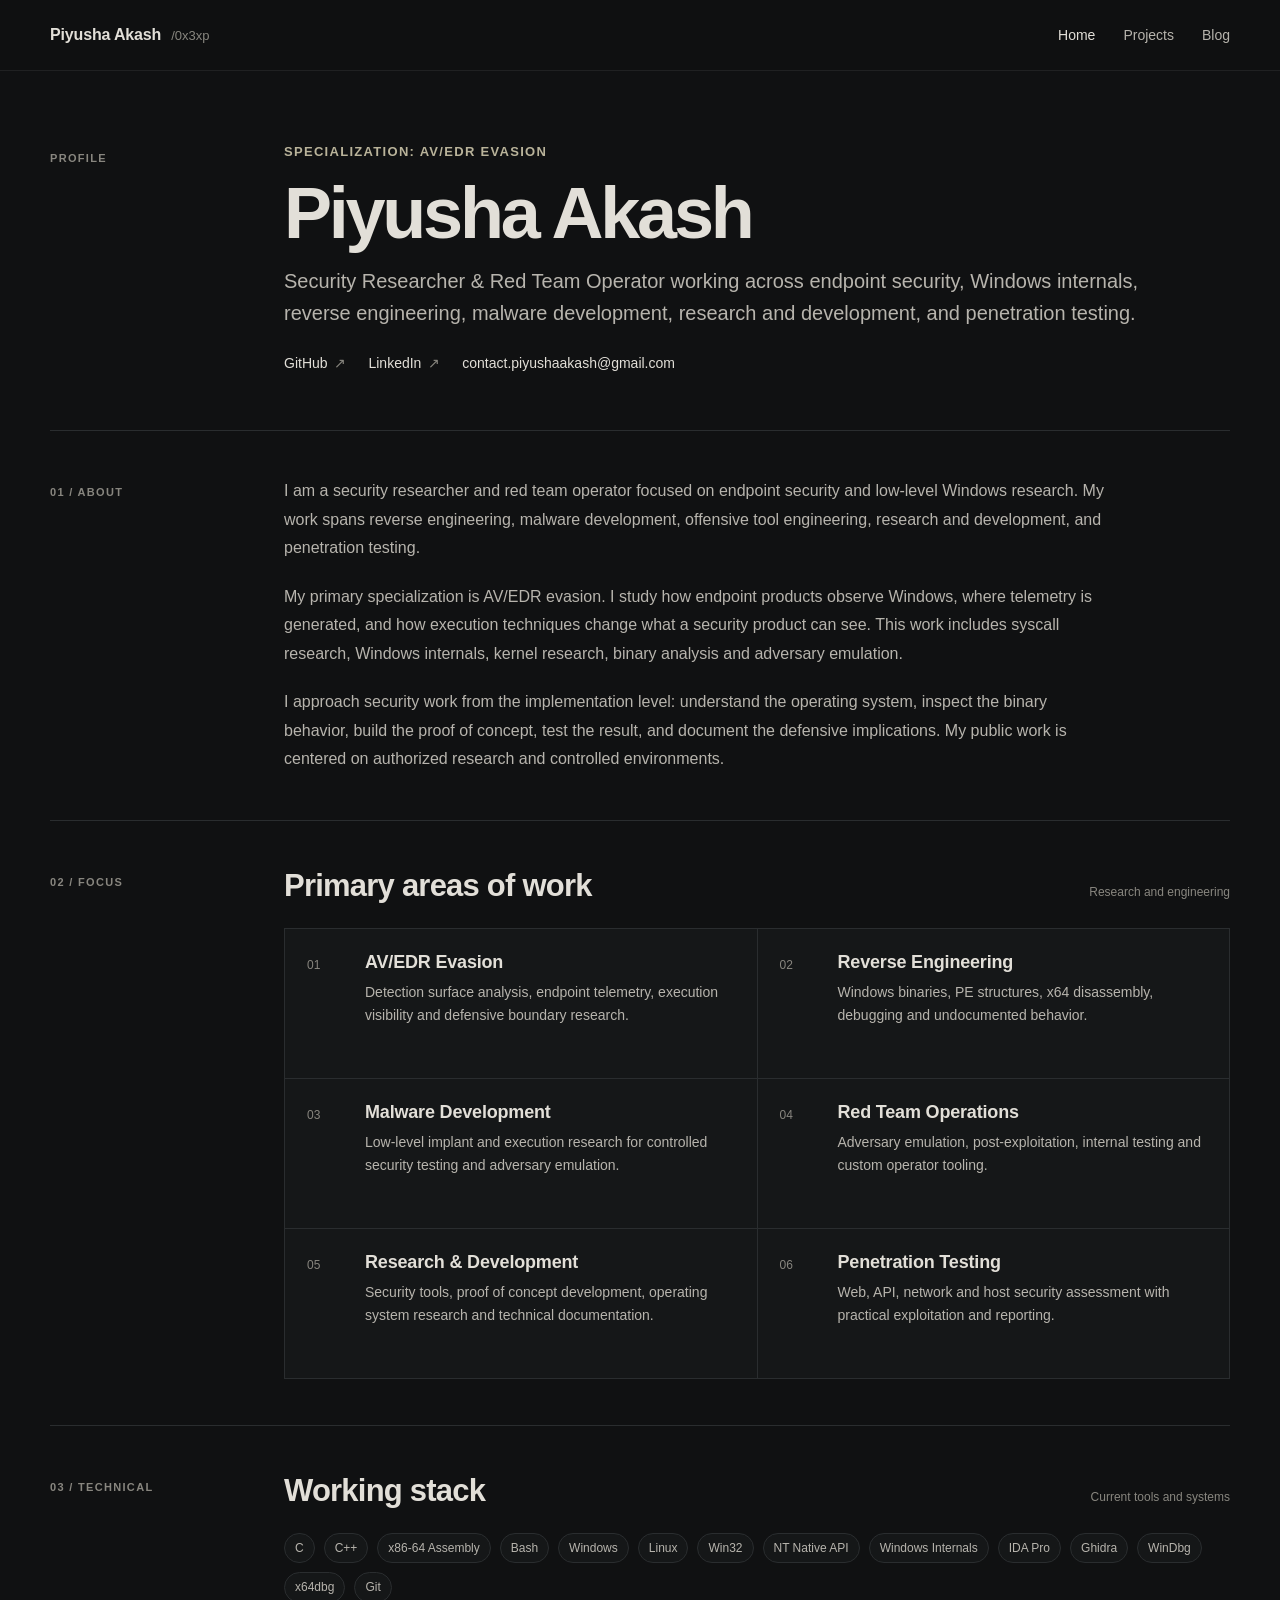
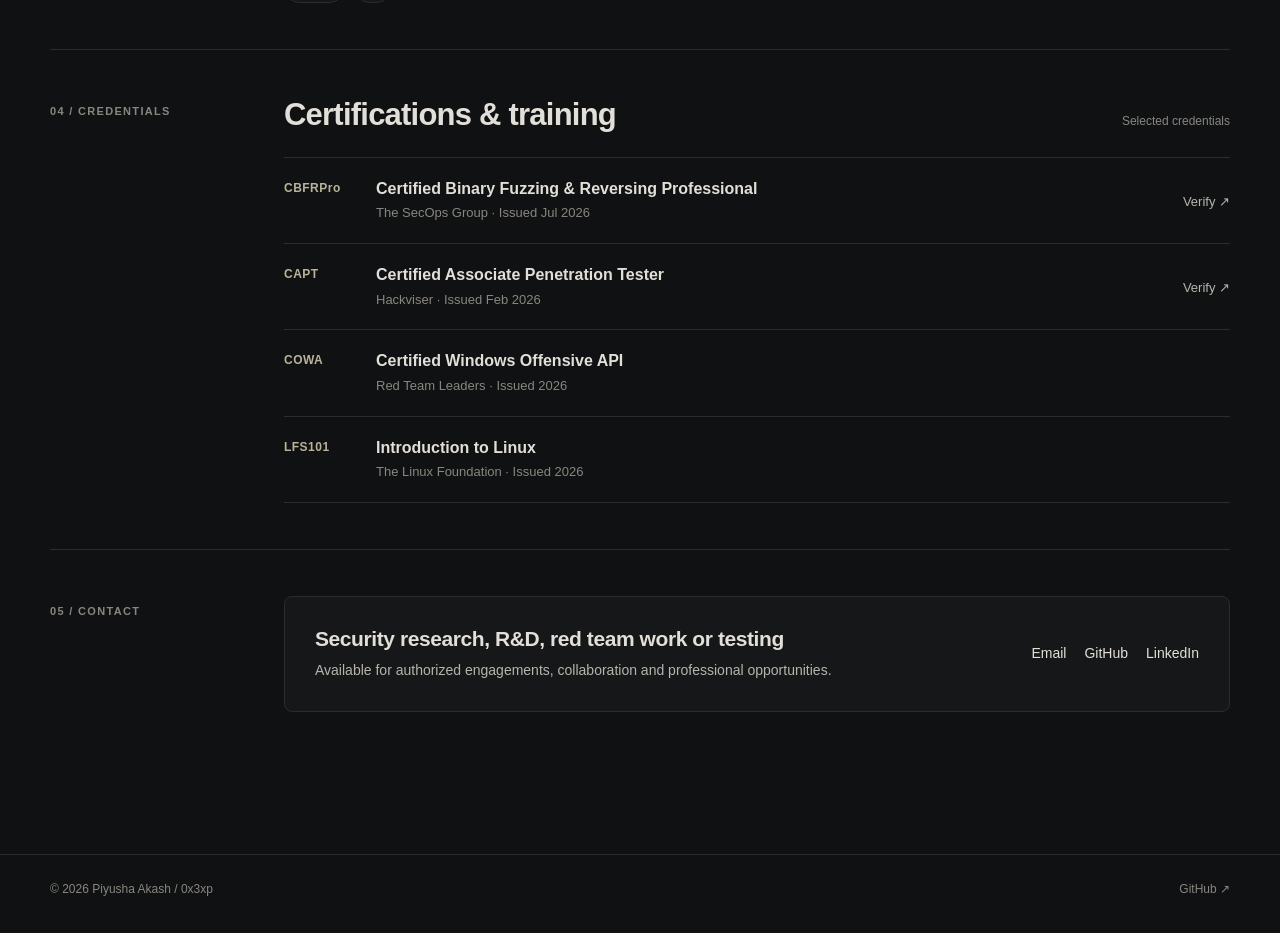
==== commit ffa6c70f: "Add files via upload" ====
--- a/index.html
+++ b/index.html
@@ -6,6 +6,7 @@
   <title>Piyusha Akash | Security Researcher & Red Team Operator</title>
   <meta name="description" content="Piyusha Akash is a security researcher and red team operator specializing in AV/EDR evasion, reverse engineering, malware development, research and development, and penetration testing.">
   <meta name="author" content="Piyusha Akash">
+  <link rel="icon" type="image/png" href="assets/img/favicon.png">
   <meta name="robots" content="index, follow">
   <link rel="canonical" href="https://0x3xp.github.io/">
   <meta property="og:type" content="website">
@@ -130,10 +131,10 @@
         <div class="section-content">
           <div class="section-heading">
             <h2>Certifications & training</h2>
-            <span class="meta">Edit entries directly in index.html</span>
+            <span class="meta">Selected credentials</span>
           </div>
           <div class="credentials">
-            <!-- EDIT THIS LIST: add, remove or change credential rows here. -->
+            <!-- Edit credential rows here. -->
             <article class="credential-row">
               <div class="credential-main">
                 <div class="credential-short">CBFRPro</div>
@@ -187,7 +188,7 @@
     <div class="site-shell footer-inner">
       <span>© <span data-year></span> Piyusha Akash / 0x3xp</span>
       <div class="footer-links">
-        <a href="https://github.com/0x3xp/0x3xp.github.io">Source maintained on GitHub ↗</a>
+        <a href="https://github.com/0x3xp/0x3xp.github.io">GitHub ↗</a>
       </div>
     </div>
   </footer>
--- a/assets/css/site.css
+++ b/assets/css/site.css
@@ -1,16 +1,22 @@
+/*
+  0x3xp Portfolio
+  Typography and layout are intentionally restrained:
+  large headlines, medium section titles, readable body copy, compact metadata.
+*/
 :root {
   --bg: #101112;
-  --panel: #161819;
-  --panel-soft: #191b1c;
+  --surface: #151718;
+  --surface-2: #191b1c;
   --line: #2a2d2f;
-  --line-strong: #36393b;
-  --text: #d9d6cf;
-  --text-soft: #aaa79f;
-  --text-muted: #787770;
-  --accent: #aaa78a;
-  --accent-soft: #7d7a64;
-  --max: 1160px;
-  --radius: 6px;
+  --line-strong: #3a3d3f;
+  --text: #e2dfd8;
+  --text-2: #b7b4ad;
+  --text-3: #88867f;
+  --accent: #b9b39a;
+  --accent-dim: #8f8a75;
+  --max: 1180px;
+  --radius: 8px;
+  --header-h: 70px;
 }
 
 * { box-sizing: border-box; }
@@ -21,271 +27,512 @@
   background: var(--bg);
   color: var(--text);
   font-family: Inter, ui-sans-serif, -apple-system, BlinkMacSystemFont, "Segoe UI", sans-serif;
-  font-size: 15px;
-  line-height: 1.72;
+  font-size: 16px;
+  line-height: 1.7;
   -webkit-font-smoothing: antialiased;
   text-rendering: optimizeLegibility;
 }
 
+::selection { background: #353733; color: #f0eee8; }
+
+h1, h2, h3, p { margin-top: 0; }
+h1, h2, h3 { text-wrap: balance; }
+
 a { color: inherit; text-decoration: none; }
 a:hover { color: var(--accent); }
-code {
-  padding: 1px 4px;
-  border: 1px solid var(--line);
-  border-radius: 3px;
-  background: #131516;
-  color: var(--text-soft);
-  font: 0.92em ui-monospace, SFMono-Regular, Consolas, monospace;
-}
-
-.site-shell { width: min(calc(100% - 40px), var(--max)); margin: 0 auto; }
+a:focus-visible,
+button:focus-visible {
+  outline: 2px solid var(--accent);
+  outline-offset: 3px;
+}
+
+.site-shell {
+  width: min(calc(100% - 48px), var(--max));
+  margin: 0 auto;
+}
 
 .site-header {
   position: sticky;
   top: 0;
-  z-index: 20;
-  border-bottom: 1px solid rgba(255,255,255,.06);
-  background: rgba(16,17,18,.97);
-  backdrop-filter: blur(12px);
-}
+  z-index: 30;
+  border-bottom: 1px solid rgba(255,255,255,.07);
+  background: rgba(16,17,18,.96);
+  backdrop-filter: blur(14px);
+}
+
 .header-inner {
-  min-height: 66px;
+  min-height: var(--header-h);
   display: flex;
   align-items: center;
   justify-content: space-between;
-  gap: 22px;
-}
-.brand { display: inline-flex; align-items: baseline; gap: 9px; white-space: nowrap; }
-.brand-name { font-size: 14px; font-weight: 650; letter-spacing: .01em; }
-.brand-handle { color: var(--text-muted); font-size: 12px; }
-.site-nav { display: flex; align-items: center; gap: 23px; }
-.site-nav a { color: var(--text-soft); font-size: 13px; }
+  gap: 32px;
+}
+
+.brand {
+  display: inline-flex;
+  align-items: baseline;
+  gap: 10px;
+  white-space: nowrap;
+}
+
+.brand-name {
+  font-size: 16px;
+  font-weight: 680;
+  letter-spacing: -.01em;
+}
+
+.brand-handle {
+  color: var(--text-3);
+  font-size: 13px;
+}
+
+.site-nav {
+  display: flex;
+  align-items: center;
+  gap: 28px;
+}
+
+.site-nav a {
+  color: var(--text-2);
+  font-size: 14px;
+  line-height: 1;
+}
+
+.site-nav a:hover,
 .site-nav a[aria-current="page"] { color: var(--text); }
+
 .nav-toggle {
   display: none;
-  width: 42px;
-  height: 36px;
+  align-items: center;
+  justify-content: center;
+  min-width: 52px;
+  height: 38px;
+  padding: 0 12px;
   border: 1px solid var(--line);
-  border-radius: 5px;
+  border-radius: 6px;
   background: transparent;
   color: var(--text);
-  font-size: 11px;
+  font: inherit;
+  font-size: 13px;
   cursor: pointer;
 }
 
-.page-main { padding: 50px 0 82px; }
+.page-main { padding: 72px 0 96px; }
+
 .page-intro,
 .section-block {
   display: grid;
-  grid-template-columns: 176px minmax(0, 1fr);
-  gap: 42px;
-}
-.page-intro { padding-bottom: 36px; }
-.section-block { padding: 34px 0; border-top: 1px solid var(--line); }
+  grid-template-columns: 190px minmax(0, 1fr);
+  gap: 44px;
+}
+
+.page-intro {
+  padding-bottom: 54px;
+}
+
+.section-block {
+  padding: 46px 0;
+  border-top: 1px solid var(--line);
+}
+
 .section-label {
-  padding-top: 5px;
-  color: var(--text-muted);
-  font-size: 10px;
-  line-height: 1.5;
-  letter-spacing: .13em;
+  padding-top: 8px;
+  color: var(--text-3);
+  font-size: 11px;
+  line-height: 1.4;
+  font-weight: 600;
+  letter-spacing: .12em;
   text-transform: uppercase;
 }
-.intro-content { max-width: 880px; }
+
+.intro-content { max-width: 920px; }
+
 .eyebrow {
-  margin: 0 0 10px;
+  margin-bottom: 16px;
   color: var(--accent);
-  font-size: 10px;
-  letter-spacing: .13em;
+  font-size: 13px;
+  line-height: 1.45;
+  font-weight: 600;
+  letter-spacing: .1em;
   text-transform: uppercase;
 }
+
 h1 {
-  max-width: 850px;
-  margin: 0 0 12px;
-  font-size: clamp(29px, 3.3vw, 38px);
-  line-height: 1.16;
-  letter-spacing: -.02em;
-  font-weight: 650;
-}
-h2 { font-size: 19px; line-height: 1.35; font-weight: 620; }
-h3 { font-size: 14px; line-height: 1.4; font-weight: 620; }
-.page-summary { max-width: 790px; margin: 0 0 16px; color: var(--text-soft); font-size: 14px; }
-.inline-links { display: flex; flex-wrap: wrap; gap: 8px 18px; }
-.inline-links a { color: var(--text); font-size: 12px; }
-.link-mark { margin-left: 2px; color: var(--text-muted); }
-
-.bio-copy { max-width: 820px; }
-.bio-copy p { max-width: 790px; margin: 0 0 15px; color: var(--text-soft); }
+  margin-bottom: 18px;
+  font-size: clamp(44px, 6.3vw, 72px);
+  line-height: .98;
+  letter-spacing: -.045em;
+  font-weight: 700;
+}
+
+.page-summary {
+  max-width: 880px;
+  margin-bottom: 22px;
+  color: var(--text-2);
+  font-size: clamp(17px, 1.9vw, 20px);
+  line-height: 1.58;
+}
+
+.inline-links {
+  display: flex;
+  flex-wrap: wrap;
+  gap: 10px 22px;
+}
+
+.inline-links a {
+  color: var(--text);
+  font-size: 14px;
+  border-bottom: 1px solid transparent;
+}
+
+.inline-links a:hover { border-color: var(--accent-dim); }
+.link-mark { color: var(--text-3); margin-left: 3px; }
+
+.bio-copy { max-width: 850px; }
+
+.bio-copy p {
+  max-width: 830px;
+  margin-bottom: 20px;
+  color: var(--text-2);
+  font-size: 16px;
+  line-height: 1.78;
+}
+
 .bio-copy p:last-child { margin-bottom: 0; }
 
 .section-heading {
   display: flex;
   align-items: baseline;
   justify-content: space-between;
-  gap: 20px;
-  margin-bottom: 18px;
-}
-.section-heading h2 { margin: 0; }
-.section-heading .meta { color: var(--text-muted); font-size: 10px; }
+  gap: 24px;
+  margin-bottom: 24px;
+}
+
+.section-heading h2 {
+  margin: 0;
+  font-size: clamp(24px, 2.5vw, 31px);
+  line-height: 1.2;
+  letter-spacing: -.025em;
+  font-weight: 660;
+}
+
+.section-heading .meta {
+  color: var(--text-3);
+  font-size: 12px;
+  line-height: 1.4;
+  white-space: nowrap;
+}
 
 .focus-grid {
   display: grid;
-  grid-template-columns: repeat(2, minmax(0,1fr));
+  grid-template-columns: repeat(2, minmax(0, 1fr));
   border-top: 1px solid var(--line);
   border-left: 1px solid var(--line);
 }
+
 .focus-item {
   display: grid;
-  grid-template-columns: 34px 1fr;
-  gap: 12px;
-  padding: 16px;
+  grid-template-columns: 42px minmax(0, 1fr);
+  gap: 16px;
+  min-height: 150px;
+  padding: 22px;
   border-right: 1px solid var(--line);
   border-bottom: 1px solid var(--line);
-  background: var(--panel);
-}
-.item-index { color: var(--text-muted); font-size: 10px; padding-top: 3px; }
-.focus-item h3 { margin: 0 0 4px; }
-.focus-item p { margin: 0; color: var(--text-muted); font-size: 12px; line-height: 1.62; }
-
-.stack-list { display: flex; flex-wrap: wrap; gap: 7px; }
+  background: var(--surface);
+}
+
+.item-index {
+  padding-top: 4px;
+  color: var(--text-3);
+  font-size: 12px;
+  font-variant-numeric: tabular-nums;
+}
+
+.focus-item h3 {
+  margin-bottom: 7px;
+  font-size: 18px;
+  line-height: 1.3;
+  letter-spacing: -.01em;
+  font-weight: 640;
+}
+
+.focus-item p {
+  margin-bottom: 0;
+  color: var(--text-2);
+  font-size: 14px;
+  line-height: 1.65;
+}
+
+.stack-list {
+  display: flex;
+  flex-wrap: wrap;
+  gap: 9px;
+}
+
 .stack-list span,
 .tag {
   display: inline-flex;
   align-items: center;
-  padding: 6px 8px;
+  padding: 7px 10px;
   border: 1px solid var(--line);
   border-radius: 999px;
-  background: var(--panel);
-  color: var(--text-soft);
-  font-size: 10px;
-  line-height: 1;
+  background: var(--surface);
+  color: var(--text-2);
+  font-size: 12px;
+  line-height: 1.2;
 }
 
 .credentials { border-top: 1px solid var(--line); }
+
 .credential-row {
   display: flex;
   align-items: center;
   justify-content: space-between;
-  gap: 20px;
-  padding: 15px 0;
+  gap: 24px;
+  padding: 20px 0;
   border-bottom: 1px solid var(--line);
 }
-.credential-main { display: grid; grid-template-columns: 62px 1fr; align-items: center; gap: 15px; }
-.credential-short { color: var(--accent); font-size: 11px; font-weight: 650; letter-spacing: .05em; }
-.credential-row h3 { margin: 0 0 2px; }
-.credential-row p { margin: 0; color: var(--text-muted); font-size: 11px; }
-.credential-action a { color: var(--text-soft); font-size: 11px; white-space: nowrap; }
+
+.credential-main {
+  display: grid;
+  grid-template-columns: 74px minmax(0, 1fr);
+  align-items: start;
+  gap: 18px;
+}
+
+.credential-short {
+  padding-top: 3px;
+  color: var(--accent);
+  font-size: 12px;
+  line-height: 1.3;
+  font-weight: 700;
+  letter-spacing: .04em;
+}
+
+.credential-row h3 {
+  margin-bottom: 4px;
+  font-size: 16px;
+  line-height: 1.4;
+  font-weight: 620;
+}
+
+.credential-row p {
+  margin-bottom: 0;
+  color: var(--text-3);
+  font-size: 13px;
+  line-height: 1.45;
+}
+
+.credential-action a {
+  color: var(--text-2);
+  font-size: 13px;
+  white-space: nowrap;
+}
 
 .contact-panel {
   display: grid;
-  grid-template-columns: 1fr auto;
-  gap: 24px;
-  align-items: center;
-  padding: 17px 18px;
+  grid-template-columns: minmax(0, 1fr) auto;
+  gap: 32px;
+  align-items: center;
+  padding: 28px 30px;
   border: 1px solid var(--line);
   border-radius: var(--radius);
-  background: var(--panel);
-}
-.contact-copy h2 { margin: 0 0 4px; font-size: 15px; }
-.contact-copy p { margin: 0; color: var(--text-muted); font-size: 11px; }
-.contact-links { display: flex; flex-wrap: wrap; gap: 8px 16px; }
-.contact-links a { color: var(--text-soft); font-size: 11px; }
+  background: var(--surface);
+}
+
+.contact-copy h2 {
+  margin-bottom: 7px;
+  font-size: 21px;
+  line-height: 1.3;
+  letter-spacing: -.02em;
+  font-weight: 650;
+}
+
+.contact-copy p {
+  margin-bottom: 0;
+  color: var(--text-2);
+  font-size: 14px;
+}
+
+.contact-links {
+  display: flex;
+  flex-wrap: wrap;
+  gap: 8px 18px;
+}
+
+.contact-links a {
+  color: var(--text);
+  font-size: 14px;
+}
 
 .project-card {
-  padding: 21px;
+  padding: 26px;
   border: 1px solid var(--line);
   border-radius: var(--radius);
-  background: var(--panel);
-}
+  background: var(--surface);
+}
+
 .project-card.project-featured {
   border-color: var(--line-strong);
-  background: var(--panel-soft);
-}
+  background: var(--surface-2);
+}
+
 .project-list {
   display: grid;
-  grid-template-columns: repeat(2, minmax(0,1fr));
-  gap: 14px;
-}
+  grid-template-columns: repeat(2, minmax(0, 1fr));
+  gap: 16px;
+}
+
 .project-topline {
   display: flex;
   flex-wrap: wrap;
   justify-content: space-between;
   gap: 8px 18px;
+  margin-bottom: 14px;
+  color: var(--text-3);
+  font-size: 11px;
+  line-height: 1.45;
+  font-weight: 600;
+  letter-spacing: .08em;
+  text-transform: uppercase;
+}
+
+.project-card h2 {
   margin-bottom: 10px;
-  color: var(--text-muted);
-  font-size: 9px;
-  letter-spacing: .09em;
-  text-transform: uppercase;
-}
-.project-card h2 { margin: 0 0 8px; font-size: 19px; }
-.project-card p { margin: 0 0 12px; color: var(--text-soft); font-size: 13px; }
+  font-size: clamp(23px, 2.3vw, 29px);
+  line-height: 1.15;
+  letter-spacing: -.025em;
+  font-weight: 670;
+}
+
+.project-card p {
+  margin-bottom: 16px;
+  color: var(--text-2);
+  font-size: 15px;
+  line-height: 1.7;
+}
+
 .project-note {
-  margin: 14px 0;
-  padding: 10px 12px;
-  border-left: 2px solid var(--accent-soft);
+  margin: 18px 0;
+  padding: 13px 15px;
+  border-left: 2px solid var(--accent-dim);
   background: rgba(255,255,255,.025);
 }
+
 .project-note strong {
   display: block;
-  margin-bottom: 3px;
-  color: var(--text-soft);
-  font-size: 9px;
-  letter-spacing: .09em;
+  margin-bottom: 4px;
+  color: var(--text);
+  font-size: 11px;
+  line-height: 1.3;
+  letter-spacing: .08em;
   text-transform: uppercase;
 }
-.project-note p { margin: 0; color: var(--text-muted); font-size: 11px; }
-.tag-row { display: flex; flex-wrap: wrap; gap: 6px; margin-top: 12px; }
-.project-links { display: flex; flex-wrap: wrap; gap: 8px 16px; margin-top: 14px; padding-top: 12px; border-top: 1px solid var(--line); }
-.project-links a { color: var(--text-soft); font-size: 11px; }
+
+.project-note p {
+  margin: 0;
+  color: var(--text-3);
+  font-size: 13px;
+  line-height: 1.6;
+}
+
+.tag-row {
+  display: flex;
+  flex-wrap: wrap;
+  gap: 7px;
+  margin-top: 14px;
+}
+
+.project-links {
+  display: flex;
+  flex-wrap: wrap;
+  gap: 8px 20px;
+  margin-top: 20px;
+  padding-top: 14px;
+  border-top: 1px solid var(--line);
+}
+
+.project-links a {
+  color: var(--text);
+  font-size: 13px;
+}
 
 .featured-wrap { margin-bottom: 0; }
-.project-featured h2 { font-size: 21px; }
+.project-featured h2 { font-size: clamp(28px, 3vw, 36px); }
 
 .publications { border-top: 1px solid var(--line); }
+
 .publication-row {
   display: grid;
-  grid-template-columns: 132px minmax(0,1fr) 64px;
-  gap: 22px;
-  padding: 19px 0;
+  grid-template-columns: 150px minmax(0, 1fr) 70px;
+  gap: 26px;
+  padding: 24px 0;
   border-bottom: 1px solid var(--line);
   align-items: start;
 }
-.pub-meta { display: flex; flex-direction: column; gap: 2px; color: var(--text-muted); font-size: 10px; }
-.pub-content h2 { margin: 0 0 6px; font-size: 17px; }
-.pub-content p { margin: 0; color: var(--text-muted); font-size: 12px; }
+
+.pub-meta {
+  display: flex;
+  flex-direction: column;
+  gap: 4px;
+  color: var(--text-3);
+  font-size: 12px;
+  line-height: 1.45;
+}
+
+.pub-content h2 {
+  margin-bottom: 8px;
+  font-size: clamp(20px, 2.2vw, 25px);
+  line-height: 1.25;
+  letter-spacing: -.02em;
+  font-weight: 650;
+}
+
+.pub-content p {
+  margin-bottom: 0;
+  color: var(--text-2);
+  font-size: 15px;
+  line-height: 1.7;
+}
+
 .pub-action { text-align: right; }
-.pub-action a { color: var(--text-soft); font-size: 11px; }
-
-.note-box {
-  padding: 12px 14px;
-  border: 1px solid var(--line);
-  background: var(--panel);
-  color: var(--text-muted);
-  font-size: 11px;
-}
-.note-box strong { color: var(--text-soft); }
+
+.pub-action a {
+  color: var(--text);
+  font-size: 13px;
+  white-space: nowrap;
+}
 
 .site-footer {
   border-top: 1px solid var(--line);
-  padding: 21px 0 31px;
-  color: var(--text-muted);
-  font-size: 10px;
-}
-.footer-inner { display: flex; align-items: center; justify-content: space-between; gap: 18px; }
-.footer-links { display: flex; gap: 15px; flex-wrap: wrap; }
-.footer-links a { color: var(--text-muted); }
-
-@media (max-width: 900px) {
-  .site-shell { width: min(calc(100% - 30px), var(--max)); }
-  .page-intro, .section-block { grid-template-columns: 1fr; gap: 12px; }
+  padding: 24px 0 34px;
+  color: var(--text-3);
+  font-size: 12px;
+}
+
+.footer-inner {
+  display: flex;
+  align-items: center;
+  justify-content: space-between;
+  gap: 20px;
+}
+
+.footer-links { display: flex; gap: 18px; flex-wrap: wrap; }
+.footer-links a { color: var(--text-3); }
+
+@media (max-width: 960px) {
+  .site-shell { width: min(calc(100% - 36px), var(--max)); }
+  .page-intro,
+  .section-block { grid-template-columns: 150px minmax(0, 1fr); gap: 30px; }
+  .focus-grid { grid-template-columns: 1fr; }
   .project-list { grid-template-columns: 1fr; }
-  .publication-row { grid-template-columns: 105px minmax(0,1fr); }
-  .pub-action { grid-column: 2; text-align: left; }
-}
-
-@media (max-width: 680px) {
-  .site-shell { width: min(calc(100% - 24px), var(--max)); }
-  .header-inner { min-height: 60px; position: relative; }
-  .nav-toggle { display: inline-flex; align-items: center; justify-content: center; }
+  .publication-row { grid-template-columns: 120px minmax(0,1fr) 60px; gap: 20px; }
+}
+
+@media (max-width: 720px) {
+  .site-shell { width: min(calc(100% - 28px), var(--max)); }
+  .header-inner { min-height: 62px; position: relative; }
+  .nav-toggle { display: inline-flex; }
   .site-nav {
     position: absolute;
     top: calc(100% + 1px);
@@ -300,18 +547,38 @@
     background: var(--bg);
   }
   .site-nav.is-open { display: flex; }
-  .site-nav a { padding: 12px 13px; border-top: 1px solid rgba(255,255,255,.05); }
-  .page-main { padding: 34px 0 58px; }
-  .page-intro { padding-bottom: 26px; }
-  .section-block { padding: 27px 0; }
-  h1 { font-size: 29px; }
-  .page-summary { font-size: 13px; }
-  .focus-grid { grid-template-columns: 1fr; }
-  .credential-main { grid-template-columns: 52px 1fr; }
-  .contact-panel { grid-template-columns: 1fr; }
-  .publication-row { grid-template-columns: 1fr; gap: 10px; }
-  .pub-action { grid-column: auto; }
-  .footer-inner { flex-direction: column; align-items: flex-start; }
+  .site-nav a {
+    padding: 14px 16px;
+    border-top: 1px solid rgba(255,255,255,.05);
+  }
+
+  .page-main { padding: 48px 0 70px; }
+  .page-intro,
+  .section-block { grid-template-columns: 1fr; gap: 12px; }
+  .page-intro { padding-bottom: 38px; }
+  .section-block { padding: 36px 0; }
+  .section-label { padding-top: 0; }
+  .section-heading { align-items: flex-start; flex-direction: column; gap: 6px; }
+  .section-heading .meta { white-space: normal; }
+
+  h1 { font-size: clamp(42px, 12vw, 60px); line-height: .98; }
+  .page-summary { font-size: 17px; }
+  .bio-copy p { font-size: 16px; line-height: 1.74; }
+
+  .focus-item { min-height: 0; padding: 20px; }
+  .credential-main { grid-template-columns: 66px minmax(0,1fr); gap: 14px; }
+  .credential-row { align-items: flex-start; }
+  .contact-panel { grid-template-columns: 1fr; padding: 23px; }
+  .publication-row { grid-template-columns: 1fr; gap: 9px; }
+  .pub-action { text-align: left; }
+  .footer-inner { align-items: flex-start; flex-direction: column; }
+}
+
+@media (max-width: 430px) {
+  .site-shell { width: min(calc(100% - 22px), var(--max)); }
+  .brand-name { font-size: 15px; }
+  .brand-handle { font-size: 12px; }
+  .inline-links { flex-direction: column; align-items: flex-start; }
 }
 
 @media (prefers-reduced-motion: reduce) {
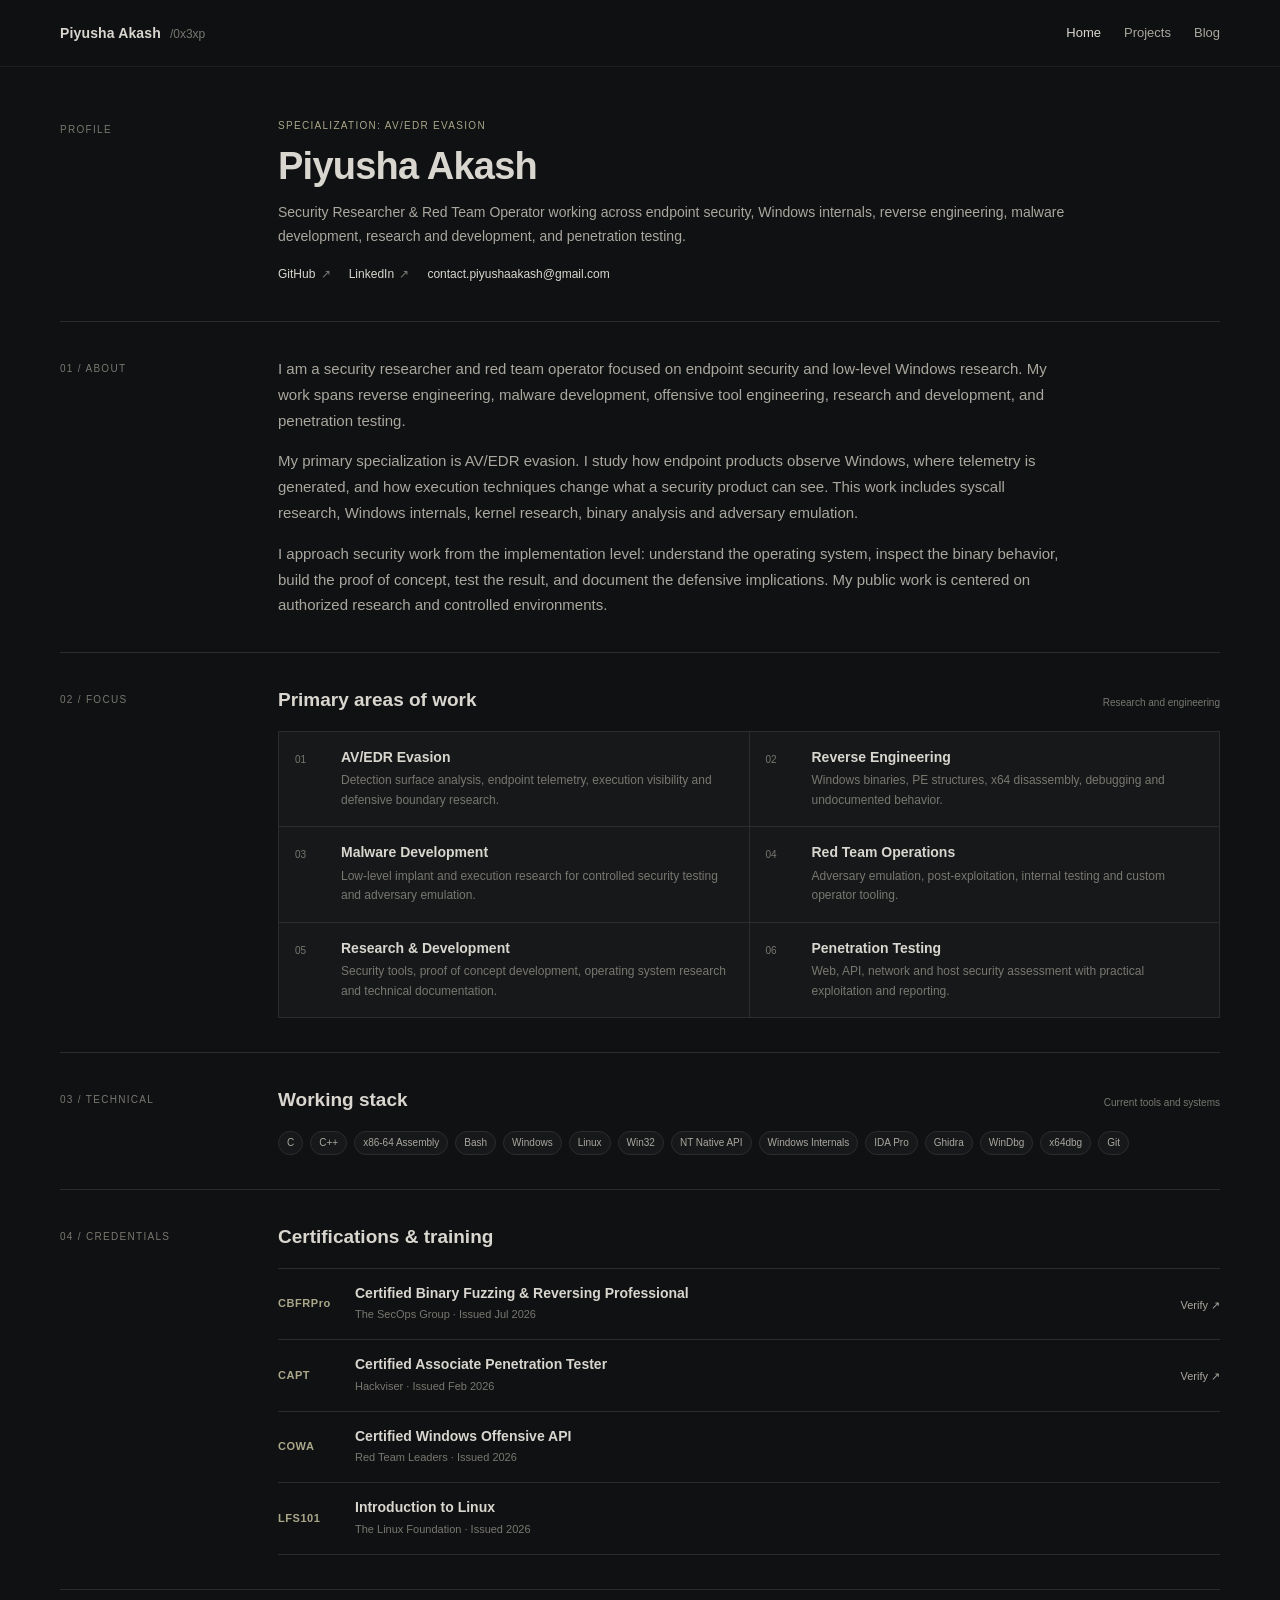
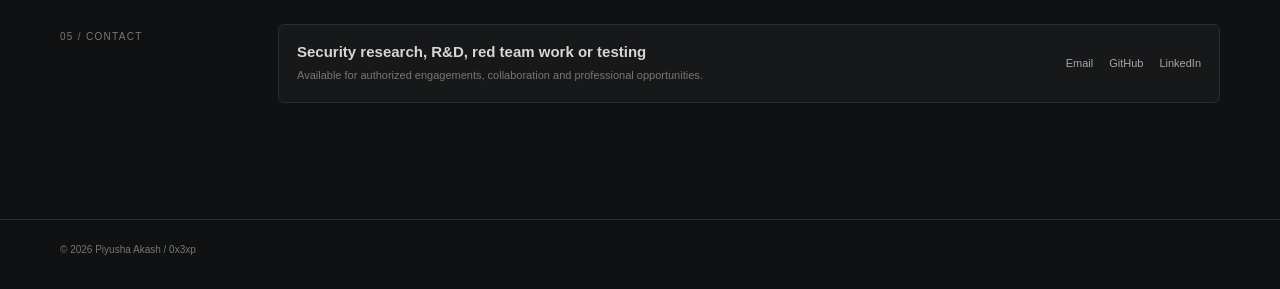
==== commit b03be675: "Add files via upload" ====
--- a/index.html
+++ b/index.html
@@ -6,7 +6,6 @@
   <title>Piyusha Akash | Security Researcher & Red Team Operator</title>
   <meta name="description" content="Piyusha Akash is a security researcher and red team operator specializing in AV/EDR evasion, reverse engineering, malware development, research and development, and penetration testing.">
   <meta name="author" content="Piyusha Akash">
-  <link rel="icon" type="image/png" href="assets/img/favicon.png">
   <meta name="robots" content="index, follow">
   <link rel="canonical" href="https://0x3xp.github.io/">
   <meta property="og:type" content="website">
@@ -32,6 +31,7 @@
     }
   }
   </script>
+  <link rel="icon" type="image/png" href="assets/img/favicon.png">
   <link rel="stylesheet" href="assets/css/site.css">
 </head>
 <body>
@@ -131,10 +131,10 @@
         <div class="section-content">
           <div class="section-heading">
             <h2>Certifications & training</h2>
-            <span class="meta">Selected credentials</span>
+            
           </div>
           <div class="credentials">
-            <!-- Edit credential rows here. -->
+            <!-- Edit the certification rows below directly in this file. -->
             <article class="credential-row">
               <div class="credential-main">
                 <div class="credential-short">CBFRPro</div>
@@ -187,9 +187,7 @@
   <footer class="site-footer">
     <div class="site-shell footer-inner">
       <span>© <span data-year></span> Piyusha Akash / 0x3xp</span>
-      <div class="footer-links">
-        <a href="https://github.com/0x3xp/0x3xp.github.io">GitHub ↗</a>
-      </div>
+
     </div>
   </footer>
 
--- a/assets/css/site.css
+++ b/assets/css/site.css
@@ -1,22 +1,16 @@
-/*
-  0x3xp Portfolio
-  Typography and layout are intentionally restrained:
-  large headlines, medium section titles, readable body copy, compact metadata.
-*/
 :root {
   --bg: #101112;
-  --surface: #151718;
-  --surface-2: #191b1c;
+  --panel: #161819;
+  --panel-soft: #191b1c;
   --line: #2a2d2f;
-  --line-strong: #3a3d3f;
-  --text: #e2dfd8;
-  --text-2: #b7b4ad;
-  --text-3: #88867f;
-  --accent: #b9b39a;
-  --accent-dim: #8f8a75;
-  --max: 1180px;
-  --radius: 8px;
-  --header-h: 70px;
+  --line-strong: #36393b;
+  --text: #d9d6cf;
+  --text-soft: #aaa79f;
+  --text-muted: #787770;
+  --accent: #aaa78a;
+  --accent-soft: #7d7a64;
+  --max: 1160px;
+  --radius: 6px;
 }
 
 * { box-sizing: border-box; }
@@ -27,512 +21,271 @@
   background: var(--bg);
   color: var(--text);
   font-family: Inter, ui-sans-serif, -apple-system, BlinkMacSystemFont, "Segoe UI", sans-serif;
-  font-size: 16px;
-  line-height: 1.7;
+  font-size: 15px;
+  line-height: 1.72;
   -webkit-font-smoothing: antialiased;
   text-rendering: optimizeLegibility;
 }
 
-::selection { background: #353733; color: #f0eee8; }
-
-h1, h2, h3, p { margin-top: 0; }
-h1, h2, h3 { text-wrap: balance; }
-
 a { color: inherit; text-decoration: none; }
 a:hover { color: var(--accent); }
-a:focus-visible,
-button:focus-visible {
-  outline: 2px solid var(--accent);
-  outline-offset: 3px;
-}
-
-.site-shell {
-  width: min(calc(100% - 48px), var(--max));
-  margin: 0 auto;
-}
+code {
+  padding: 1px 4px;
+  border: 1px solid var(--line);
+  border-radius: 3px;
+  background: #131516;
+  color: var(--text-soft);
+  font: 0.92em ui-monospace, SFMono-Regular, Consolas, monospace;
+}
+
+.site-shell { width: min(calc(100% - 40px), var(--max)); margin: 0 auto; }
 
 .site-header {
   position: sticky;
   top: 0;
-  z-index: 30;
-  border-bottom: 1px solid rgba(255,255,255,.07);
-  background: rgba(16,17,18,.96);
-  backdrop-filter: blur(14px);
-}
-
+  z-index: 20;
+  border-bottom: 1px solid rgba(255,255,255,.06);
+  background: rgba(16,17,18,.97);
+  backdrop-filter: blur(12px);
+}
 .header-inner {
-  min-height: var(--header-h);
+  min-height: 66px;
   display: flex;
   align-items: center;
   justify-content: space-between;
-  gap: 32px;
-}
-
-.brand {
-  display: inline-flex;
-  align-items: baseline;
-  gap: 10px;
-  white-space: nowrap;
-}
-
-.brand-name {
-  font-size: 16px;
-  font-weight: 680;
-  letter-spacing: -.01em;
-}
-
-.brand-handle {
-  color: var(--text-3);
-  font-size: 13px;
-}
-
-.site-nav {
-  display: flex;
-  align-items: center;
-  gap: 28px;
-}
-
-.site-nav a {
-  color: var(--text-2);
-  font-size: 14px;
-  line-height: 1;
-}
-
-.site-nav a:hover,
+  gap: 22px;
+}
+.brand { display: inline-flex; align-items: baseline; gap: 9px; white-space: nowrap; }
+.brand-name { font-size: 14px; font-weight: 650; letter-spacing: .01em; }
+.brand-handle { color: var(--text-muted); font-size: 12px; }
+.site-nav { display: flex; align-items: center; gap: 23px; }
+.site-nav a { color: var(--text-soft); font-size: 13px; }
 .site-nav a[aria-current="page"] { color: var(--text); }
-
 .nav-toggle {
   display: none;
-  align-items: center;
-  justify-content: center;
-  min-width: 52px;
-  height: 38px;
-  padding: 0 12px;
-  border: 1px solid var(--line);
-  border-radius: 6px;
+  width: 42px;
+  height: 36px;
+  border: 1px solid var(--line);
+  border-radius: 5px;
   background: transparent;
   color: var(--text);
-  font: inherit;
-  font-size: 13px;
+  font-size: 11px;
   cursor: pointer;
 }
 
-.page-main { padding: 72px 0 96px; }
-
+.page-main { padding: 50px 0 82px; }
 .page-intro,
 .section-block {
   display: grid;
-  grid-template-columns: 190px minmax(0, 1fr);
-  gap: 44px;
-}
-
-.page-intro {
-  padding-bottom: 54px;
-}
-
-.section-block {
-  padding: 46px 0;
-  border-top: 1px solid var(--line);
-}
-
+  grid-template-columns: 176px minmax(0, 1fr);
+  gap: 42px;
+}
+.page-intro { padding-bottom: 36px; }
+.section-block { padding: 34px 0; border-top: 1px solid var(--line); }
 .section-label {
-  padding-top: 8px;
-  color: var(--text-3);
-  font-size: 11px;
-  line-height: 1.4;
-  font-weight: 600;
-  letter-spacing: .12em;
+  padding-top: 5px;
+  color: var(--text-muted);
+  font-size: 10px;
+  line-height: 1.5;
+  letter-spacing: .13em;
   text-transform: uppercase;
 }
-
-.intro-content { max-width: 920px; }
-
+.intro-content { max-width: 880px; }
 .eyebrow {
-  margin-bottom: 16px;
+  margin: 0 0 10px;
   color: var(--accent);
-  font-size: 13px;
-  line-height: 1.45;
-  font-weight: 600;
-  letter-spacing: .1em;
+  font-size: 10px;
+  letter-spacing: .13em;
   text-transform: uppercase;
 }
-
 h1 {
-  margin-bottom: 18px;
-  font-size: clamp(44px, 6.3vw, 72px);
-  line-height: .98;
-  letter-spacing: -.045em;
-  font-weight: 700;
-}
-
-.page-summary {
-  max-width: 880px;
-  margin-bottom: 22px;
-  color: var(--text-2);
-  font-size: clamp(17px, 1.9vw, 20px);
-  line-height: 1.58;
-}
-
-.inline-links {
-  display: flex;
-  flex-wrap: wrap;
-  gap: 10px 22px;
-}
-
-.inline-links a {
-  color: var(--text);
-  font-size: 14px;
-  border-bottom: 1px solid transparent;
-}
-
-.inline-links a:hover { border-color: var(--accent-dim); }
-.link-mark { color: var(--text-3); margin-left: 3px; }
-
-.bio-copy { max-width: 850px; }
-
-.bio-copy p {
-  max-width: 830px;
-  margin-bottom: 20px;
-  color: var(--text-2);
-  font-size: 16px;
-  line-height: 1.78;
-}
-
+  max-width: 850px;
+  margin: 0 0 12px;
+  font-size: clamp(29px, 3.3vw, 38px);
+  line-height: 1.16;
+  letter-spacing: -.02em;
+  font-weight: 650;
+}
+h2 { font-size: 19px; line-height: 1.35; font-weight: 620; }
+h3 { font-size: 14px; line-height: 1.4; font-weight: 620; }
+.page-summary { max-width: 790px; margin: 0 0 16px; color: var(--text-soft); font-size: 14px; }
+.inline-links { display: flex; flex-wrap: wrap; gap: 8px 18px; }
+.inline-links a { color: var(--text); font-size: 12px; }
+.link-mark { margin-left: 2px; color: var(--text-muted); }
+
+.bio-copy { max-width: 820px; }
+.bio-copy p { max-width: 790px; margin: 0 0 15px; color: var(--text-soft); }
 .bio-copy p:last-child { margin-bottom: 0; }
 
 .section-heading {
   display: flex;
   align-items: baseline;
   justify-content: space-between;
-  gap: 24px;
-  margin-bottom: 24px;
-}
-
-.section-heading h2 {
-  margin: 0;
-  font-size: clamp(24px, 2.5vw, 31px);
-  line-height: 1.2;
-  letter-spacing: -.025em;
-  font-weight: 660;
-}
-
-.section-heading .meta {
-  color: var(--text-3);
-  font-size: 12px;
-  line-height: 1.4;
-  white-space: nowrap;
-}
+  gap: 20px;
+  margin-bottom: 18px;
+}
+.section-heading h2 { margin: 0; }
+.section-heading .meta { color: var(--text-muted); font-size: 10px; }
 
 .focus-grid {
   display: grid;
-  grid-template-columns: repeat(2, minmax(0, 1fr));
+  grid-template-columns: repeat(2, minmax(0,1fr));
   border-top: 1px solid var(--line);
   border-left: 1px solid var(--line);
 }
-
 .focus-item {
   display: grid;
-  grid-template-columns: 42px minmax(0, 1fr);
-  gap: 16px;
-  min-height: 150px;
-  padding: 22px;
+  grid-template-columns: 34px 1fr;
+  gap: 12px;
+  padding: 16px;
   border-right: 1px solid var(--line);
   border-bottom: 1px solid var(--line);
-  background: var(--surface);
-}
-
-.item-index {
-  padding-top: 4px;
-  color: var(--text-3);
-  font-size: 12px;
-  font-variant-numeric: tabular-nums;
-}
-
-.focus-item h3 {
-  margin-bottom: 7px;
-  font-size: 18px;
-  line-height: 1.3;
-  letter-spacing: -.01em;
-  font-weight: 640;
-}
-
-.focus-item p {
-  margin-bottom: 0;
-  color: var(--text-2);
-  font-size: 14px;
-  line-height: 1.65;
-}
-
-.stack-list {
-  display: flex;
-  flex-wrap: wrap;
-  gap: 9px;
-}
-
+  background: var(--panel);
+}
+.item-index { color: var(--text-muted); font-size: 10px; padding-top: 3px; }
+.focus-item h3 { margin: 0 0 4px; }
+.focus-item p { margin: 0; color: var(--text-muted); font-size: 12px; line-height: 1.62; }
+
+.stack-list { display: flex; flex-wrap: wrap; gap: 7px; }
 .stack-list span,
 .tag {
   display: inline-flex;
   align-items: center;
-  padding: 7px 10px;
+  padding: 6px 8px;
   border: 1px solid var(--line);
   border-radius: 999px;
-  background: var(--surface);
-  color: var(--text-2);
-  font-size: 12px;
-  line-height: 1.2;
+  background: var(--panel);
+  color: var(--text-soft);
+  font-size: 10px;
+  line-height: 1;
 }
 
 .credentials { border-top: 1px solid var(--line); }
-
 .credential-row {
   display: flex;
   align-items: center;
   justify-content: space-between;
+  gap: 20px;
+  padding: 15px 0;
+  border-bottom: 1px solid var(--line);
+}
+.credential-main { display: grid; grid-template-columns: 62px 1fr; align-items: center; gap: 15px; }
+.credential-short { color: var(--accent); font-size: 11px; font-weight: 650; letter-spacing: .05em; }
+.credential-row h3 { margin: 0 0 2px; }
+.credential-row p { margin: 0; color: var(--text-muted); font-size: 11px; }
+.credential-action a { color: var(--text-soft); font-size: 11px; white-space: nowrap; }
+
+.contact-panel {
+  display: grid;
+  grid-template-columns: 1fr auto;
   gap: 24px;
-  padding: 20px 0;
-  border-bottom: 1px solid var(--line);
-}
-
-.credential-main {
-  display: grid;
-  grid-template-columns: 74px minmax(0, 1fr);
-  align-items: start;
-  gap: 18px;
-}
-
-.credential-short {
-  padding-top: 3px;
-  color: var(--accent);
-  font-size: 12px;
-  line-height: 1.3;
-  font-weight: 700;
-  letter-spacing: .04em;
-}
-
-.credential-row h3 {
-  margin-bottom: 4px;
-  font-size: 16px;
-  line-height: 1.4;
-  font-weight: 620;
-}
-
-.credential-row p {
-  margin-bottom: 0;
-  color: var(--text-3);
-  font-size: 13px;
-  line-height: 1.45;
-}
-
-.credential-action a {
-  color: var(--text-2);
-  font-size: 13px;
-  white-space: nowrap;
-}
-
-.contact-panel {
-  display: grid;
-  grid-template-columns: minmax(0, 1fr) auto;
-  gap: 32px;
   align-items: center;
-  padding: 28px 30px;
+  padding: 17px 18px;
   border: 1px solid var(--line);
   border-radius: var(--radius);
-  background: var(--surface);
-}
-
-.contact-copy h2 {
-  margin-bottom: 7px;
-  font-size: 21px;
-  line-height: 1.3;
-  letter-spacing: -.02em;
-  font-weight: 650;
-}
-
-.contact-copy p {
-  margin-bottom: 0;
-  color: var(--text-2);
-  font-size: 14px;
-}
-
-.contact-links {
-  display: flex;
-  flex-wrap: wrap;
-  gap: 8px 18px;
-}
-
-.contact-links a {
-  color: var(--text);
-  font-size: 14px;
-}
+  background: var(--panel);
+}
+.contact-copy h2 { margin: 0 0 4px; font-size: 15px; }
+.contact-copy p { margin: 0; color: var(--text-muted); font-size: 11px; }
+.contact-links { display: flex; flex-wrap: wrap; gap: 8px 16px; }
+.contact-links a { color: var(--text-soft); font-size: 11px; }
 
 .project-card {
-  padding: 26px;
+  padding: 21px;
   border: 1px solid var(--line);
   border-radius: var(--radius);
-  background: var(--surface);
-}
-
+  background: var(--panel);
+}
 .project-card.project-featured {
   border-color: var(--line-strong);
-  background: var(--surface-2);
-}
-
+  background: var(--panel-soft);
+}
 .project-list {
   display: grid;
-  grid-template-columns: repeat(2, minmax(0, 1fr));
-  gap: 16px;
-}
-
+  grid-template-columns: repeat(2, minmax(0,1fr));
+  gap: 14px;
+}
 .project-topline {
   display: flex;
   flex-wrap: wrap;
   justify-content: space-between;
   gap: 8px 18px;
-  margin-bottom: 14px;
-  color: var(--text-3);
-  font-size: 11px;
-  line-height: 1.45;
-  font-weight: 600;
-  letter-spacing: .08em;
+  margin-bottom: 10px;
+  color: var(--text-muted);
+  font-size: 9px;
+  letter-spacing: .09em;
   text-transform: uppercase;
 }
-
-.project-card h2 {
-  margin-bottom: 10px;
-  font-size: clamp(23px, 2.3vw, 29px);
-  line-height: 1.15;
-  letter-spacing: -.025em;
-  font-weight: 670;
-}
-
-.project-card p {
-  margin-bottom: 16px;
-  color: var(--text-2);
-  font-size: 15px;
-  line-height: 1.7;
-}
-
+.project-card h2 { margin: 0 0 8px; font-size: 19px; }
+.project-card p { margin: 0 0 12px; color: var(--text-soft); font-size: 13px; }
 .project-note {
-  margin: 18px 0;
-  padding: 13px 15px;
-  border-left: 2px solid var(--accent-dim);
+  margin: 14px 0;
+  padding: 10px 12px;
+  border-left: 2px solid var(--accent-soft);
   background: rgba(255,255,255,.025);
 }
-
 .project-note strong {
   display: block;
-  margin-bottom: 4px;
-  color: var(--text);
-  font-size: 11px;
-  line-height: 1.3;
-  letter-spacing: .08em;
+  margin-bottom: 3px;
+  color: var(--text-soft);
+  font-size: 9px;
+  letter-spacing: .09em;
   text-transform: uppercase;
 }
-
-.project-note p {
-  margin: 0;
-  color: var(--text-3);
-  font-size: 13px;
-  line-height: 1.6;
-}
-
-.tag-row {
-  display: flex;
-  flex-wrap: wrap;
-  gap: 7px;
-  margin-top: 14px;
-}
-
-.project-links {
-  display: flex;
-  flex-wrap: wrap;
-  gap: 8px 20px;
-  margin-top: 20px;
-  padding-top: 14px;
-  border-top: 1px solid var(--line);
-}
-
-.project-links a {
-  color: var(--text);
-  font-size: 13px;
-}
+.project-note p { margin: 0; color: var(--text-muted); font-size: 11px; }
+.tag-row { display: flex; flex-wrap: wrap; gap: 6px; margin-top: 12px; }
+.project-links { display: flex; flex-wrap: wrap; gap: 8px 16px; margin-top: 14px; padding-top: 12px; border-top: 1px solid var(--line); }
+.project-links a { color: var(--text-soft); font-size: 11px; }
 
 .featured-wrap { margin-bottom: 0; }
-.project-featured h2 { font-size: clamp(28px, 3vw, 36px); }
+.project-featured h2 { font-size: 21px; }
 
 .publications { border-top: 1px solid var(--line); }
-
 .publication-row {
   display: grid;
-  grid-template-columns: 150px minmax(0, 1fr) 70px;
-  gap: 26px;
-  padding: 24px 0;
+  grid-template-columns: 132px minmax(0,1fr) 64px;
+  gap: 22px;
+  padding: 19px 0;
   border-bottom: 1px solid var(--line);
   align-items: start;
 }
-
-.pub-meta {
-  display: flex;
-  flex-direction: column;
-  gap: 4px;
-  color: var(--text-3);
-  font-size: 12px;
-  line-height: 1.45;
-}
-
-.pub-content h2 {
-  margin-bottom: 8px;
-  font-size: clamp(20px, 2.2vw, 25px);
-  line-height: 1.25;
-  letter-spacing: -.02em;
-  font-weight: 650;
-}
-
-.pub-content p {
-  margin-bottom: 0;
-  color: var(--text-2);
-  font-size: 15px;
-  line-height: 1.7;
-}
-
+.pub-meta { display: flex; flex-direction: column; gap: 2px; color: var(--text-muted); font-size: 10px; }
+.pub-content h2 { margin: 0 0 6px; font-size: 17px; }
+.pub-content p { margin: 0; color: var(--text-muted); font-size: 12px; }
 .pub-action { text-align: right; }
-
-.pub-action a {
-  color: var(--text);
-  font-size: 13px;
-  white-space: nowrap;
-}
+.pub-action a { color: var(--text-soft); font-size: 11px; }
+
+.note-box {
+  padding: 12px 14px;
+  border: 1px solid var(--line);
+  background: var(--panel);
+  color: var(--text-muted);
+  font-size: 11px;
+}
+.note-box strong { color: var(--text-soft); }
 
 .site-footer {
   border-top: 1px solid var(--line);
-  padding: 24px 0 34px;
-  color: var(--text-3);
-  font-size: 12px;
-}
-
-.footer-inner {
-  display: flex;
-  align-items: center;
-  justify-content: space-between;
-  gap: 20px;
-}
-
-.footer-links { display: flex; gap: 18px; flex-wrap: wrap; }
-.footer-links a { color: var(--text-3); }
-
-@media (max-width: 960px) {
-  .site-shell { width: min(calc(100% - 36px), var(--max)); }
-  .page-intro,
-  .section-block { grid-template-columns: 150px minmax(0, 1fr); gap: 30px; }
-  .focus-grid { grid-template-columns: 1fr; }
+  padding: 21px 0 31px;
+  color: var(--text-muted);
+  font-size: 10px;
+}
+.footer-inner { display: flex; align-items: center; justify-content: space-between; gap: 18px; }
+.footer-links { display: flex; gap: 15px; flex-wrap: wrap; }
+.footer-links a { color: var(--text-muted); }
+
+@media (max-width: 900px) {
+  .site-shell { width: min(calc(100% - 30px), var(--max)); }
+  .page-intro, .section-block { grid-template-columns: 1fr; gap: 12px; }
   .project-list { grid-template-columns: 1fr; }
-  .publication-row { grid-template-columns: 120px minmax(0,1fr) 60px; gap: 20px; }
-}
-
-@media (max-width: 720px) {
-  .site-shell { width: min(calc(100% - 28px), var(--max)); }
-  .header-inner { min-height: 62px; position: relative; }
-  .nav-toggle { display: inline-flex; }
+  .publication-row { grid-template-columns: 105px minmax(0,1fr); }
+  .pub-action { grid-column: 2; text-align: left; }
+}
+
+@media (max-width: 680px) {
+  .site-shell { width: min(calc(100% - 24px), var(--max)); }
+  .header-inner { min-height: 60px; position: relative; }
+  .nav-toggle { display: inline-flex; align-items: center; justify-content: center; }
   .site-nav {
     position: absolute;
     top: calc(100% + 1px);
@@ -547,38 +300,18 @@
     background: var(--bg);
   }
   .site-nav.is-open { display: flex; }
-  .site-nav a {
-    padding: 14px 16px;
-    border-top: 1px solid rgba(255,255,255,.05);
-  }
-
-  .page-main { padding: 48px 0 70px; }
-  .page-intro,
-  .section-block { grid-template-columns: 1fr; gap: 12px; }
-  .page-intro { padding-bottom: 38px; }
-  .section-block { padding: 36px 0; }
-  .section-label { padding-top: 0; }
-  .section-heading { align-items: flex-start; flex-direction: column; gap: 6px; }
-  .section-heading .meta { white-space: normal; }
-
-  h1 { font-size: clamp(42px, 12vw, 60px); line-height: .98; }
-  .page-summary { font-size: 17px; }
-  .bio-copy p { font-size: 16px; line-height: 1.74; }
-
-  .focus-item { min-height: 0; padding: 20px; }
-  .credential-main { grid-template-columns: 66px minmax(0,1fr); gap: 14px; }
-  .credential-row { align-items: flex-start; }
-  .contact-panel { grid-template-columns: 1fr; padding: 23px; }
-  .publication-row { grid-template-columns: 1fr; gap: 9px; }
-  .pub-action { text-align: left; }
-  .footer-inner { align-items: flex-start; flex-direction: column; }
-}
-
-@media (max-width: 430px) {
-  .site-shell { width: min(calc(100% - 22px), var(--max)); }
-  .brand-name { font-size: 15px; }
-  .brand-handle { font-size: 12px; }
-  .inline-links { flex-direction: column; align-items: flex-start; }
+  .site-nav a { padding: 12px 13px; border-top: 1px solid rgba(255,255,255,.05); }
+  .page-main { padding: 34px 0 58px; }
+  .page-intro { padding-bottom: 26px; }
+  .section-block { padding: 27px 0; }
+  h1 { font-size: 29px; }
+  .page-summary { font-size: 13px; }
+  .focus-grid { grid-template-columns: 1fr; }
+  .credential-main { grid-template-columns: 52px 1fr; }
+  .contact-panel { grid-template-columns: 1fr; }
+  .publication-row { grid-template-columns: 1fr; gap: 10px; }
+  .pub-action { grid-column: auto; }
+  .footer-inner { flex-direction: column; align-items: flex-start; }
 }
 
 @media (prefers-reduced-motion: reduce) {
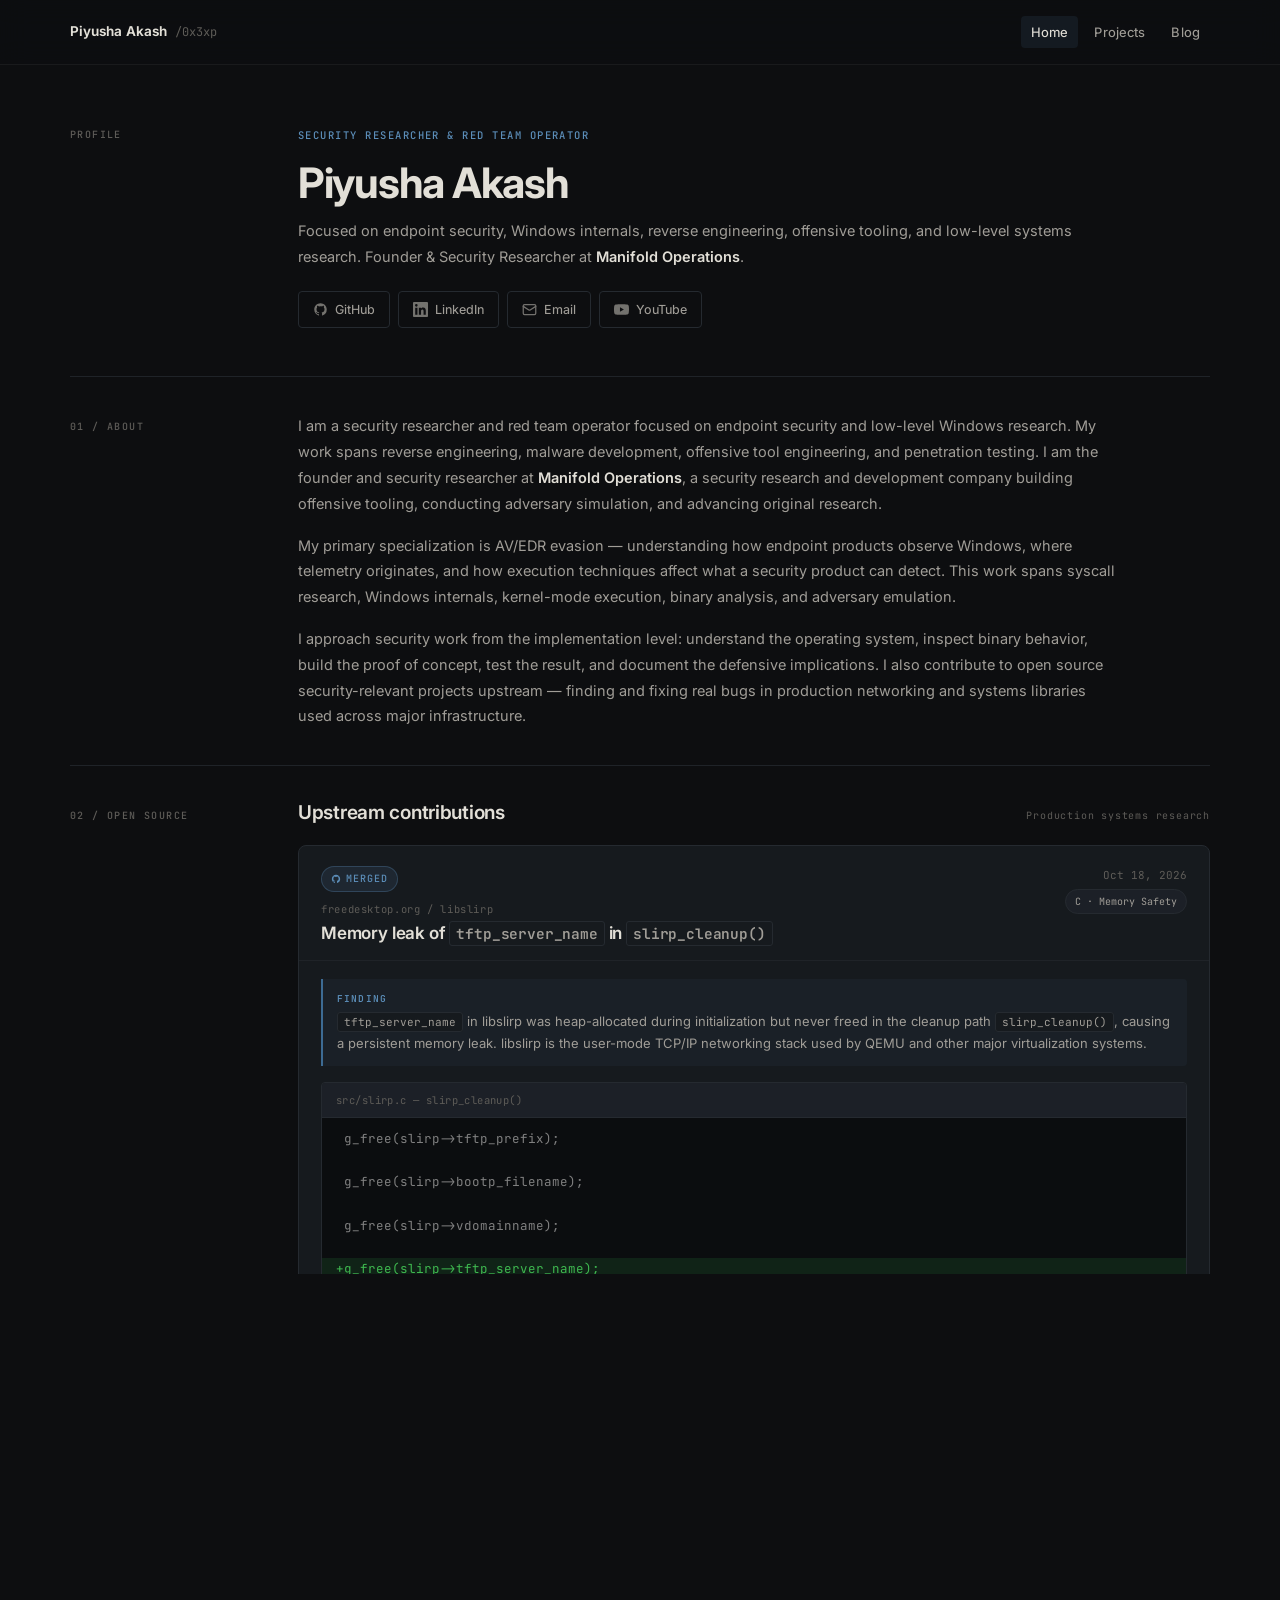
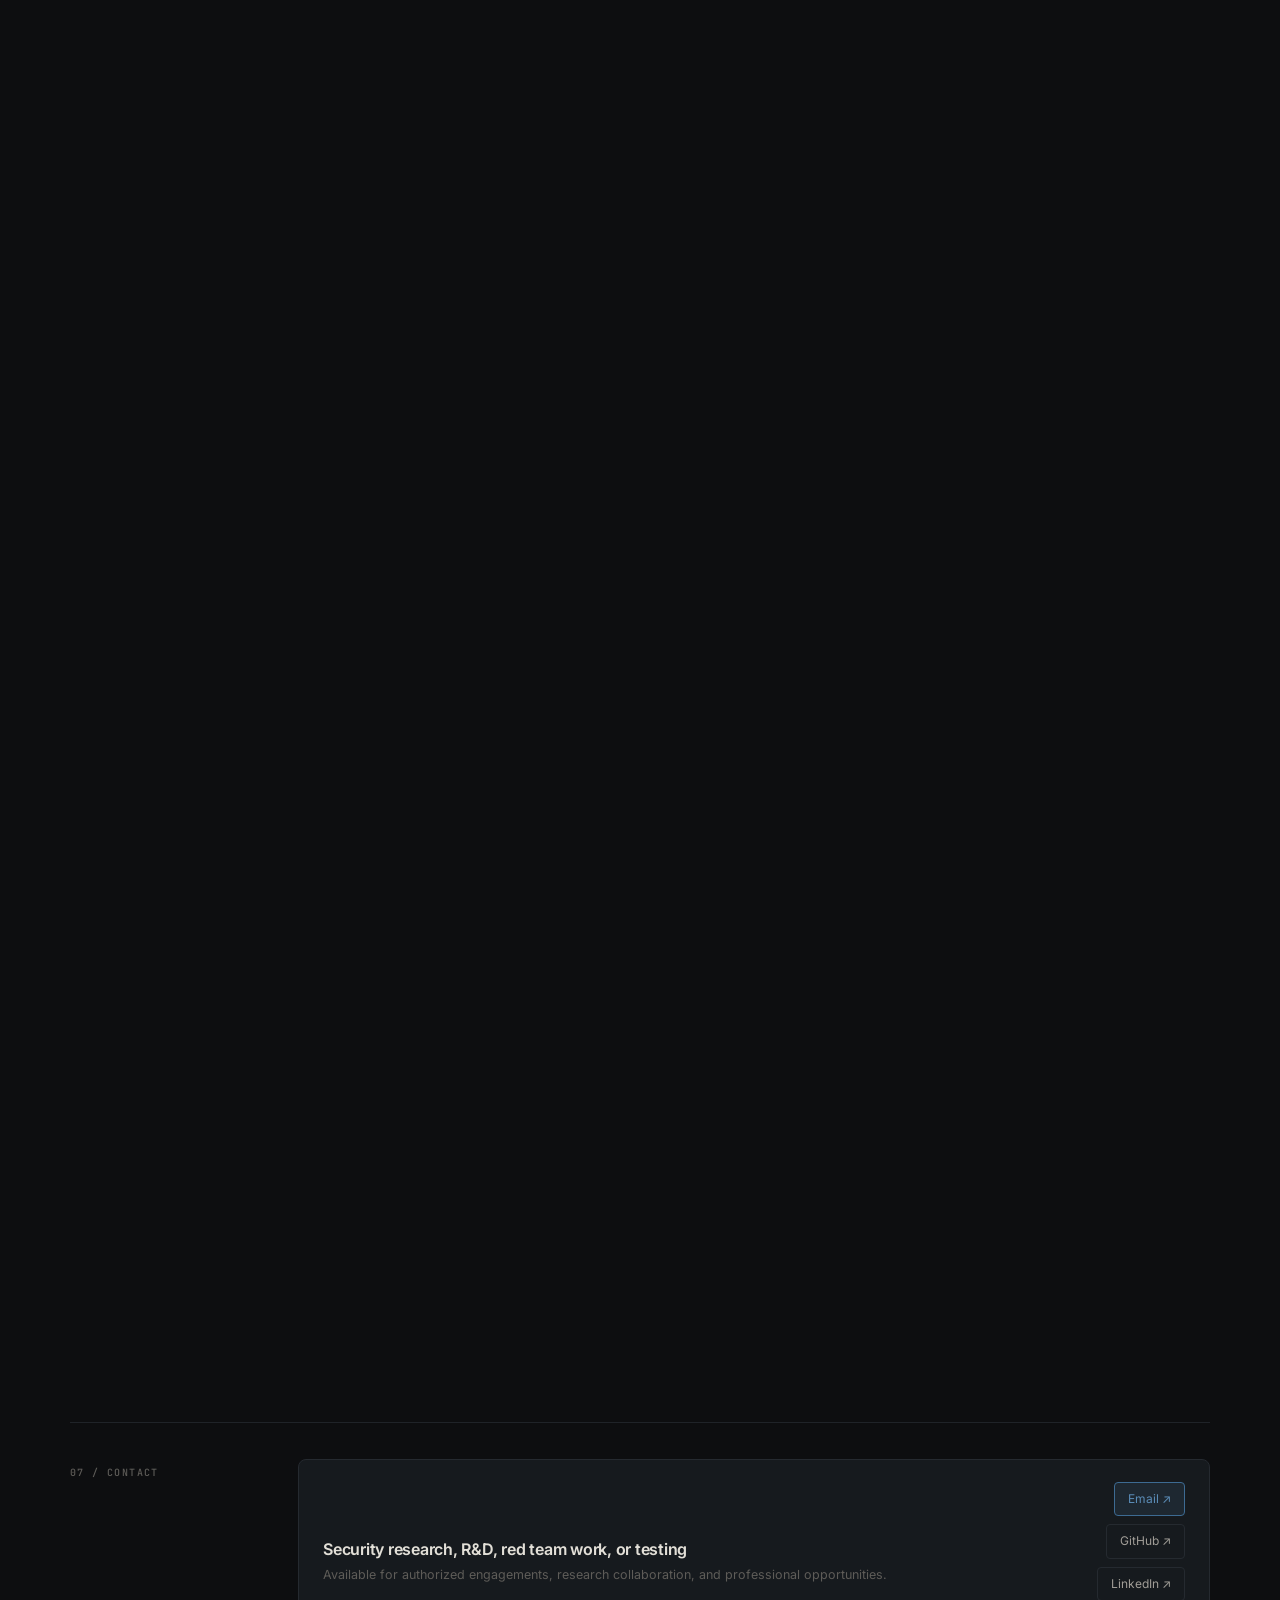
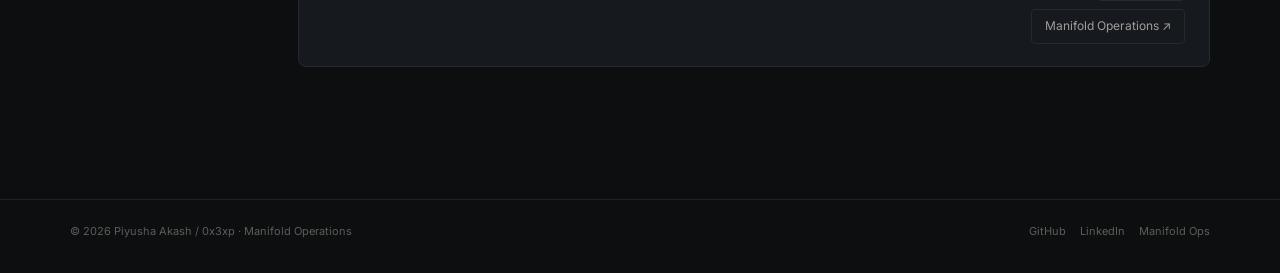
==== commit 9ad13a56: "Add files via upload" ====
--- a/index.html
+++ b/index.html
@@ -3,27 +3,37 @@
 <head>
   <meta charset="utf-8">
   <meta name="viewport" content="width=device-width, initial-scale=1">
-  <title>Piyusha Akash | Security Researcher & Red Team Operator</title>
-  <meta name="description" content="Piyusha Akash is a security researcher and red team operator specializing in AV/EDR evasion, reverse engineering, malware development, research and development, and penetration testing.">
+  <title>Piyusha Akash | Security Researcher &amp; Red Team Operator</title>
+  <meta name="description" content="Piyusha Akash — Security Researcher &amp; Red Team Operator. Founder of Manifold Operations. Specializing in AV/EDR evasion, Windows internals, reverse engineering, malware development, and offensive security.">
   <meta name="author" content="Piyusha Akash">
   <meta name="robots" content="index, follow">
   <link rel="canonical" href="https://0x3xp.github.io/">
+
+  <!-- Open Graph -->
   <meta property="og:type" content="website">
-  <meta property="og:title" content="Piyusha Akash | Security Researcher & Red Team Operator">
-  <meta property="og:description" content="Security research across AV/EDR evasion, Windows internals, reverse engineering, malware development, research and development, and penetration testing.">
+  <meta property="og:title" content="Piyusha Akash | Security Researcher &amp; Red Team Operator">
+  <meta property="og:description" content="Security research across AV/EDR evasion, Windows internals, reverse engineering, malware development, and penetration testing. Founder of Manifold Operations.">
   <meta property="og:url" content="https://0x3xp.github.io/">
+  <meta property="og:site_name" content="Piyusha Akash">
+
+  <!-- Twitter Card -->
   <meta name="twitter:card" content="summary">
+  <meta name="twitter:title" content="Piyusha Akash | Security Researcher &amp; Red Team Operator">
+  <meta name="twitter:description" content="Security research across AV/EDR evasion, Windows internals, reverse engineering, malware development, and penetration testing.">
+
+  <!-- Structured Data -->
   <script type="application/ld+json">
   {
-    "@context":"https://schema.org",
-    "@type":"ProfilePage",
-    "mainEntity":{
-      "@type":"Person",
-      "name":"Piyusha Akash",
-      "alternateName":"0x3xp",
-      "jobTitle":"Security Researcher & Red Team Operator",
-      "url":"https://0x3xp.github.io/",
-      "sameAs":[
+    "@context": "https://schema.org",
+    "@type": "ProfilePage",
+    "mainEntity": {
+      "@type": "Person",
+      "name": "Piyusha Akash",
+      "alternateName": "0x3xp",
+      "jobTitle": "Security Researcher & Red Team Operator",
+      "url": "https://0x3xp.github.io/",
+      "email": "contact.piyushaakash@gmail.com",
+      "sameAs": [
         "https://github.com/0x3xp",
         "https://www.linkedin.com/in/piyusha-akash",
         "https://www.youtube.com/@InfoSecLK"
@@ -31,10 +41,18 @@
     }
   }
   </script>
+
+  <!-- Fonts -->
+  <link rel="preconnect" href="https://fonts.googleapis.com">
+  <link rel="preconnect" href="https://fonts.gstatic.com" crossorigin>
+  <link href="https://fonts.googleapis.com/css2?family=Inter:wght@400;450;500;600;650;700&family=JetBrains+Mono:wght@400;500;600&display=swap" rel="stylesheet">
+
   <link rel="icon" type="image/png" href="assets/img/favicon.png">
   <link rel="stylesheet" href="assets/css/site.css">
 </head>
 <body>
+
+  <!-- ── Header ─────────────────────────────────────────────── -->
   <header class="site-header">
     <div class="site-shell header-inner">
       <a class="brand" href="./" aria-label="Piyusha Akash home">
@@ -50,35 +68,142 @@
     </div>
   </header>
 
+  <!-- ── Main ───────────────────────────────────────────────── -->
   <main class="page-main">
     <div class="site-shell">
+
+      <!-- 00 / Hero -->
       <section class="page-intro">
         <div class="section-label">Profile</div>
         <div class="intro-content">
-          <p class="eyebrow">Specialization: AV/EDR Evasion</p>
+          <span class="eyebrow">Security Researcher &amp; Red Team Operator</span>
           <h1>Piyusha Akash</h1>
-          <p class="page-summary">Security Researcher & Red Team Operator working across endpoint security, Windows internals, reverse engineering, malware development, research and development, and penetration testing.</p>
+          <p class="page-summary">Focused on endpoint security, Windows internals, reverse engineering, offensive tooling, and low-level systems research. Founder &amp; Security Researcher at <strong style="color:var(--text);font-weight:600;">Manifold Operations</strong>.</p>
           <div class="inline-links">
-            <a href="https://github.com/0x3xp">GitHub <span class="link-mark">↗</span></a>
-            <a href="https://www.linkedin.com/in/piyusha-akash">LinkedIn <span class="link-mark">↗</span></a>
-            <a href="mailto:contact.piyushaakash@gmail.com">contact.piyushaakash@gmail.com</a>
-          </div>
-        </div>
-      </section>
-
+            <!-- GitHub Personal -->
+            <a class="social-link" href="https://github.com/0x3xp" rel="noreferrer noopener" target="_blank">
+              <svg width="15" height="15" viewBox="0 0 24 24" fill="currentColor" aria-hidden="true"><path d="M12 2C6.477 2 2 6.484 2 12.017c0 4.425 2.865 8.18 6.839 9.504.5.092.682-.217.682-.483 0-.237-.008-.868-.013-1.703-2.782.605-3.369-1.343-3.369-1.343-.454-1.158-1.11-1.466-1.11-1.466-.908-.62.069-.608.069-.608 1.003.07 1.531 1.032 1.531 1.032.892 1.53 2.341 1.088 2.91.832.092-.647.35-1.088.636-1.338-2.22-.253-4.555-1.113-4.555-4.951 0-1.093.39-1.988 1.029-2.688-.103-.253-.446-1.272.098-2.65 0 0 .84-.27 2.75 1.026A9.564 9.564 0 0112 6.844c.85.004 1.705.115 2.504.337 1.909-1.296 2.747-1.027 2.747-1.027.546 1.379.202 2.398.1 2.651.64.7 1.028 1.595 1.028 2.688 0 3.848-2.339 4.695-4.566 4.943.359.309.678.92.678 1.855 0 1.338-.012 2.419-.012 2.747 0 .268.18.58.688.482A10.019 10.019 0 0022 12.017C22 6.484 17.522 2 12 2z"/></svg>
+              GitHub
+            </a>
+            <!-- LinkedIn -->
+            <a class="social-link" href="https://www.linkedin.com/in/piyusha-akash" rel="noreferrer noopener" target="_blank">
+              <svg width="15" height="15" viewBox="0 0 24 24" fill="currentColor" aria-hidden="true"><path d="M20.447 20.452h-3.554v-5.569c0-1.328-.027-3.037-1.852-3.037-1.853 0-2.136 1.445-2.136 2.939v5.667H9.351V9h3.414v1.561h.046c.477-.9 1.637-1.85 3.37-1.85 3.601 0 4.267 2.37 4.267 5.455v6.286zM5.337 7.433a2.062 2.062 0 01-2.063-2.065 2.064 2.064 0 112.063 2.065zm1.782 13.019H3.555V9h3.564v11.452zM22.225 0H1.771C.792 0 0 .774 0 1.729v20.542C0 23.227.792 24 1.771 24h20.451C23.2 24 24 23.227 24 22.271V1.729C24 .774 23.2 0 22.222 0h.003z"/></svg>
+              LinkedIn
+            </a>
+            <!-- Email -->
+            <a class="social-link" href="mailto:contact.piyushaakash@gmail.com">
+              <svg width="15" height="15" viewBox="0 0 24 24" fill="none" stroke="currentColor" stroke-width="2" stroke-linecap="round" stroke-linejoin="round" aria-hidden="true"><rect x="2" y="4" width="20" height="16" rx="2"/><path d="m22 7-8.97 5.7a1.94 1.94 0 01-2.06 0L2 7"/></svg>
+              Email
+            </a>
+            <!-- YouTube -->
+            <a class="social-link" href="https://www.youtube.com/@InfoSecLK" rel="noreferrer noopener" target="_blank">
+              <svg width="15" height="15" viewBox="0 0 24 24" fill="currentColor" aria-hidden="true"><path d="M23.498 6.186a3.016 3.016 0 00-2.122-2.136C19.505 3.545 12 3.545 12 3.545s-7.505 0-9.377.505A3.017 3.017 0 00.502 6.186C0 8.07 0 12 0 12s0 3.93.502 5.814a3.016 3.016 0 002.122 2.136c1.871.505 9.376.505 9.376.505s7.505 0 9.377-.505a3.015 3.015 0 002.122-2.136C24 15.93 24 12 24 12s0-3.93-.502-5.814zM9.545 15.568V8.432L15.818 12l-6.273 3.568z"/></svg>
+              YouTube
+            </a>
+          </div>
+        </div>
+      </section>
+
+      <!-- 01 / About -->
       <section class="section-block">
         <div class="section-label">01 / About</div>
         <div class="section-content">
           <div class="bio-copy">
-            <p>I am a security researcher and red team operator focused on endpoint security and low-level Windows research. My work spans reverse engineering, malware development, offensive tool engineering, research and development, and penetration testing.</p>
-            <p>My primary specialization is AV/EDR evasion. I study how endpoint products observe Windows, where telemetry is generated, and how execution techniques change what a security product can see. This work includes syscall research, Windows internals, kernel research, binary analysis and adversary emulation.</p>
-            <p>I approach security work from the implementation level: understand the operating system, inspect the binary behavior, build the proof of concept, test the result, and document the defensive implications. My public work is centered on authorized research and controlled environments.</p>
-          </div>
-        </div>
-      </section>
-
-      <section class="section-block">
-        <div class="section-label">02 / Focus</div>
+            <p>I am a security researcher and red team operator focused on endpoint security and low-level Windows research. My work spans reverse engineering, malware development, offensive tool engineering, and penetration testing. I am the founder and security researcher at <strong style="color:var(--text);font-weight:600;">Manifold Operations</strong>, a security research and development company building offensive tooling, conducting adversary simulation, and advancing original research.</p>
+            <p>My primary specialization is AV/EDR evasion — understanding how endpoint products observe Windows, where telemetry originates, and how execution techniques affect what a security product can detect. This work spans syscall research, Windows internals, kernel-mode execution, binary analysis, and adversary emulation.</p>
+            <p>I approach security work from the implementation level: understand the operating system, inspect binary behavior, build the proof of concept, test the result, and document the defensive implications. I also contribute to open source security-relevant projects upstream — finding and fixing real bugs in production networking and systems libraries used across major infrastructure.</p>
+          </div>
+        </div>
+      </section>
+
+      <!-- 02 / Open Source -->
+      <section class="section-block">
+        <div class="section-label">02 / Open Source</div>
+        <div class="section-content">
+          <div class="section-heading">
+            <h2>Upstream contributions</h2>
+            <span class="meta">Production systems research</span>
+          </div>
+
+          <!-- libslirp contribution card -->
+          <article class="contrib-card">
+            <div class="contrib-header">
+              <div class="contrib-header-left">
+                <div class="contrib-badge">
+                  <svg width="10" height="10" viewBox="0 0 24 24" fill="currentColor" aria-hidden="true"><path d="M12 2C6.477 2 2 6.484 2 12.017c0 4.425 2.865 8.18 6.839 9.504.5.092.682-.217.682-.483 0-.237-.008-.868-.013-1.703-2.782.605-3.369-1.343-3.369-1.343-.454-1.158-1.11-1.466-1.11-1.466-.908-.62.069-.608.069-.608 1.003.07 1.531 1.032 1.531 1.032.892 1.53 2.341 1.088 2.91.832.092-.647.35-1.088.636-1.338-2.22-.253-4.555-1.113-4.555-4.951 0-1.093.39-1.988 1.029-2.688-.103-.253-.446-1.272.098-2.65 0 0 .84-.27 2.75 1.026A9.564 9.564 0 0112 6.844c.85.004 1.705.115 2.504.337 1.909-1.296 2.747-1.027 2.747-1.027.546 1.379.202 2.398.1 2.651.64.7 1.028 1.595 1.028 2.688 0 3.848-2.339 4.695-4.566 4.943.359.309.678.92.678 1.855 0 1.338-.012 2.419-.012 2.747 0 .268.18.58.688.482A10.019 10.019 0 0022 12.017C22 6.484 17.522 2 12 2z"/></svg>
+                  Merged
+                </div>
+                <p class="contrib-project">freedesktop.org / libslirp</p>
+                <h3 class="contrib-title">Memory leak of <code>tftp_server_name</code> in <code>slirp_cleanup()</code></h3>
+              </div>
+              <div class="contrib-meta">
+                <span class="contrib-date">Oct 18, 2026</span>
+                <span class="contrib-project-badge">C · Memory Safety</span>
+              </div>
+            </div>
+
+            <div class="contrib-body">
+              <div class="contrib-finding">
+                <strong>Finding</strong>
+                <p><code>tftp_server_name</code> in libslirp was heap-allocated during initialization but never freed in the cleanup path <code>slirp_cleanup()</code>, causing a persistent memory leak. libslirp is the user-mode TCP/IP networking stack used by QEMU and other major virtualization systems.</p>
+              </div>
+
+              <!-- Code diff -->
+              <div class="diff-block">
+                <div class="diff-header">src/slirp.c — slirp_cleanup()</div>
+                <pre class="diff-code"><code><span class="diff-ctx"> g_free(slirp->tftp_prefix);</span>
+<span class="diff-ctx"> g_free(slirp->bootp_filename);</span>
+<span class="diff-ctx"> g_free(slirp->vdomainname);</span>
+<span class="diff-add">+g_free(slirp->tftp_server_name);</span>
+<span class="diff-ctx"> g_free(slirp);</span></code></pre>
+              </div>
+
+              <div class="contrib-links">
+                <a class="contrib-link" href="https://gitlab.freedesktop.org/slirp/libslirp/-/commit/fe2501e799862d6fa6adb4c5e1358567ebd8c065" rel="noreferrer noopener" target="_blank">
+                  <svg width="12" height="12" viewBox="0 0 24 24" fill="none" stroke="currentColor" stroke-width="2" stroke-linecap="round" stroke-linejoin="round"><polyline points="16 18 22 12 16 6"/><polyline points="8 6 2 12 8 18"/></svg>
+                  View Commit ↗
+                </a>
+                <a class="contrib-link" href="https://gitlab.freedesktop.org/slirp/libslirp/-/work_items/99" rel="noreferrer noopener" target="_blank">
+                  <svg width="12" height="12" viewBox="0 0 24 24" fill="none" stroke="currentColor" stroke-width="2" stroke-linecap="round" stroke-linejoin="round"><circle cx="12" cy="12" r="10"/><line x1="12" y1="8" x2="12" y2="12"/><line x1="12" y1="16" x2="12.01" y2="16"/></svg>
+                  Issue #99 ↗
+                </a>
+                <a class="contrib-link" href="https://gitlab.freedesktop.org/slirp/libslirp" rel="noreferrer noopener" target="_blank">
+                  <svg width="12" height="12" viewBox="0 0 24 24" fill="none" stroke="currentColor" stroke-width="2" stroke-linecap="round" stroke-linejoin="round"><path d="M9 19c-5 1.5-5-2.5-7-3m14 6v-3.87a3.37 3.37 0 00-.94-2.61c3.14-.35 6.44-1.54 6.44-7A5.44 5.44 0 0020 4.77 5.07 5.07 0 0019.91 1S18.73.65 16 2.48a13.38 13.38 0 00-7 0C6.27.65 5.09 1 5.09 1A5.07 5.07 0 005 4.77a5.44 5.44 0 00-1.5 3.78c0 5.42 3.3 6.61 6.44 7A3.37 3.37 0 009 18.13V22"/></svg>
+                  libslirp project ↗
+                </a>
+              </div>
+            </div>
+          </article>
+        </div>
+      </section>
+
+      <!-- 03 / Company -->
+      <section class="section-block">
+        <div class="section-label">03 / Company</div>
+        <div class="section-content">
+          <div class="section-heading">
+            <h2>Manifold Operations</h2>
+            <span class="meta">Founded 2025</span>
+          </div>
+          <article class="company-card">
+            <div class="company-body">
+              <div class="company-wordmark">
+                <span class="company-name">Manifold Operations</span>
+              </div>
+              <span class="company-role">Founder &amp; Security Researcher</span>
+              <p class="company-desc">Security research and development company focused on offensive security tooling, custom tool engineering, reverse engineering, adversary simulation, and original vulnerability research. Building tools and techniques that advance practical offensive security.</p>
+            </div>
+            <div class="company-links">
+              <a class="company-link" href="https://manifoldoperations.vercel.app" rel="noreferrer noopener" target="_blank">Website ↗</a>
+              <a class="company-link" href="https://github.com/ManifoldOps" rel="noreferrer noopener" target="_blank">GitHub ↗</a>
+            </div>
+          </article>
+        </div>
+      </section>
+
+      <!-- 04 / Focus -->
+      <section class="section-block">
+        <div class="section-label">04 / Focus</div>
         <div class="section-content">
           <div class="section-heading">
             <h2>Primary areas of work</h2>
@@ -87,107 +212,195 @@
           <div class="focus-grid">
             <article class="focus-item">
               <div class="item-index">01</div>
-              <div><h3>AV/EDR Evasion</h3><p>Detection surface analysis, endpoint telemetry, execution visibility and defensive boundary research.</p></div>
+              <div>
+                <h3>AV/EDR Evasion</h3>
+                <p>Detection surface analysis, endpoint telemetry research, execution visibility and defensive boundary research.</p>
+              </div>
             </article>
             <article class="focus-item">
               <div class="item-index">02</div>
-              <div><h3>Reverse Engineering</h3><p>Windows binaries, PE structures, x64 disassembly, debugging and undocumented behavior.</p></div>
+              <div>
+                <h3>Reverse Engineering</h3>
+                <p>Windows binaries, PE structures, x64 disassembly, debugging and undocumented behavior analysis.</p>
+              </div>
             </article>
             <article class="focus-item">
               <div class="item-index">03</div>
-              <div><h3>Malware Development</h3><p>Low-level implant and execution research for controlled security testing and adversary emulation.</p></div>
+              <div>
+                <h3>Malware Development</h3>
+                <p>Low-level implant and execution research for controlled security testing and adversary emulation.</p>
+              </div>
             </article>
             <article class="focus-item">
               <div class="item-index">04</div>
-              <div><h3>Red Team Operations</h3><p>Adversary emulation, post-exploitation, internal testing and custom operator tooling.</p></div>
+              <div>
+                <h3>Red Team Operations</h3>
+                <p>Adversary emulation, post-exploitation, internal testing and custom operator tooling.</p>
+              </div>
             </article>
             <article class="focus-item">
               <div class="item-index">05</div>
-              <div><h3>Research & Development</h3><p>Security tools, proof of concept development, operating system research and technical documentation.</p></div>
+              <div>
+                <h3>Research &amp; Development</h3>
+                <p>Security tools, proof of concept development, operating system research and technical documentation.</p>
+              </div>
             </article>
             <article class="focus-item">
               <div class="item-index">06</div>
-              <div><h3>Penetration Testing</h3><p>Web, API, network and host security assessment with practical exploitation and reporting.</p></div>
-            </article>
-          </div>
-        </div>
-      </section>
-
-      <section class="section-block">
-        <div class="section-label">03 / Technical</div>
+              <div>
+                <h3>Penetration Testing</h3>
+                <p>Web, API, network and host security assessment with practical exploitation and reporting.</p>
+              </div>
+            </article>
+            <article class="focus-item">
+              <div class="item-index">07</div>
+              <div>
+                <h3>Open Source Security Research</h3>
+                <p>Memory safety, network stack analysis, and upstream contributions to production-grade security-relevant projects.</p>
+              </div>
+            </article>
+          </div>
+        </div>
+      </section>
+
+      <!-- 05 / Technical -->
+      <section class="section-block">
+        <div class="section-label">05 / Technical</div>
         <div class="section-content">
           <div class="section-heading">
             <h2>Working stack</h2>
-            <span class="meta">Current tools and systems</span>
+            <span class="meta">Tools and systems</span>
           </div>
           <div class="stack-list">
-            <span>C</span><span>C++</span><span>x86-64 Assembly</span><span>Bash</span><span>Windows</span><span>Linux</span><span>Win32</span><span>NT Native API</span><span>Windows Internals</span><span>IDA Pro</span><span>Ghidra</span><span>WinDbg</span><span>x64dbg</span><span>Git</span>
-          </div>
-        </div>
-      </section>
-
-      <section class="section-block">
-        <div class="section-label">04 / Credentials</div>
+            <span>C</span>
+            <span>C++</span>
+            <span>x86-64 Assembly</span>
+            <span>Bash</span>
+            <span>Python</span>
+            <span>Windows</span>
+            <span>Linux</span>
+            <span>Win32</span>
+            <span>NT Native API</span>
+            <span>Windows Internals</span>
+            <span>IDA Pro</span>
+            <span>Ghidra</span>
+            <span>WinDbg</span>
+            <span>x64dbg</span>
+            <span>GDB</span>
+            <span>Git</span>
+          </div>
+        </div>
+      </section>
+
+      <!-- 06 / Credentials -->
+      <section class="section-block">
+        <div class="section-label">06 / Credentials</div>
         <div class="section-content">
           <div class="section-heading">
-            <h2>Certifications & training</h2>
-            
+            <h2>Certifications &amp; training</h2>
           </div>
           <div class="credentials">
-            <!-- Edit the certification rows below directly in this file. -->
             <article class="credential-row">
               <div class="credential-main">
                 <div class="credential-short">CBFRPro</div>
-                <div><h3>Certified Binary Fuzzing & Reversing Professional</h3><p>The SecOps Group · Issued Jul 2026</p></div>
-              </div>
-              <div class="credential-action"><a href="https://pentestingexams.com/certificate-validation/">Verify ↗</a></div>
+                <div>
+                  <h3>Certified Binary Fuzzing &amp; Reversing Professional</h3>
+                  <p>The SecOps Group &middot; Issued Jul 2026</p>
+                </div>
+              </div>
+              <div class="credential-action"><a href="https://pentestingexams.com/certificate-validation/" rel="noreferrer noopener" target="_blank">Verify ↗</a></div>
             </article>
             <article class="credential-row">
               <div class="credential-main">
                 <div class="credential-short">CAPT</div>
-                <div><h3>Certified Associate Penetration Tester</h3><p>Hackviser · Issued Feb 2026</p></div>
-              </div>
-              <div class="credential-action"><a href="https://hackviser.com/verify?id=HV-CAPT-HKXRNSLE">Verify ↗</a></div>
+                <div>
+                  <h3>Certified Associate Penetration Tester</h3>
+                  <p>Hackviser &middot; Issued Feb 2026</p>
+                </div>
+              </div>
+              <div class="credential-action"><a href="https://hackviser.com/verify?id=HV-CAPT-HKXRNSLE" rel="noreferrer noopener" target="_blank">Verify ↗</a></div>
             </article>
             <article class="credential-row">
               <div class="credential-main">
                 <div class="credential-short">COWA</div>
-                <div><h3>Certified Windows Offensive API</h3><p>Red Team Leaders · Issued 2026</p></div>
-              </div>
+                <div>
+                  <h3>Certified Offensive Windows API</h3>
+                  <p>Red Team Leaders &middot; Issued 2026</p>
+                </div>
+              </div>
+              <div class="credential-action"><a href="https://courses.redteamleaders.com/exams/f1227a83-d041-4949-a3c6-9c5411ceb1ee" rel="noreferrer noopener" target="_blank">Verify ↗</a></div>
             </article>
             <article class="credential-row">
               <div class="credential-main">
                 <div class="credential-short">LFS101</div>
-                <div><h3>Introduction to Linux</h3><p>The Linux Foundation · Issued 2026</p></div>
-              </div>
-            </article>
-          </div>
-        </div>
-      </section>
-
-      <section class="section-block">
-        <div class="section-label">05 / Contact</div>
+                <div>
+                  <h3>Introduction to Linux</h3>
+                  <p>Linux Foundation &middot; Issued 2026</p>
+                </div>
+              </div>
+            </article>
+            <article class="credential-row">
+              <div class="credential-main">
+                <div class="credential-short">CISCO</div>
+                <div>
+                  <h3>Introduction to Cybersecurity</h3>
+                  <p>Cisco Networking Academy</p>
+                </div>
+              </div>
+            </article>
+            <article class="credential-row">
+              <div class="credential-main">
+                <div class="credential-short">SBT</div>
+                <div>
+                  <h3>Introduction to OSINT &amp; Virtual Machines</h3>
+                  <p>Security Blue Team</p>
+                </div>
+              </div>
+            </article>
+            <article class="credential-row">
+              <div class="credential-main">
+                <div class="credential-short">OPSWAT</div>
+                <div>
+                  <h3>Introduction to Cybersecurity</h3>
+                  <p>OPSWAT Academy</p>
+                </div>
+              </div>
+            </article>
+          </div>
+        </div>
+      </section>
+
+      <!-- 07 / Contact -->
+      <section class="section-block">
+        <div class="section-label">07 / Contact</div>
         <div class="section-content">
           <div class="contact-panel">
             <div class="contact-copy">
-              <h2>Security research, R&D, red team work or testing</h2>
-              <p>Available for authorized engagements, collaboration and professional opportunities.</p>
+              <h2>Security research, R&amp;D, red team work, or testing</h2>
+              <p>Available for authorized engagements, research collaboration, and professional opportunities.</p>
             </div>
             <div class="contact-links">
-              <a href="mailto:contact.piyushaakash@gmail.com">Email</a>
-              <a href="https://github.com/0x3xp">GitHub</a>
-              <a href="https://www.linkedin.com/in/piyusha-akash">LinkedIn</a>
-            </div>
-          </div>
-        </div>
-      </section>
+              <a class="contact-link contact-primary" href="mailto:contact.piyushaakash@gmail.com">Email ↗</a>
+              <a class="contact-link" href="https://github.com/0x3xp" rel="noreferrer noopener" target="_blank">GitHub ↗</a>
+              <a class="contact-link" href="https://www.linkedin.com/in/piyusha-akash" rel="noreferrer noopener" target="_blank">LinkedIn ↗</a>
+              <a class="contact-link" href="https://manifoldoperations.vercel.app" rel="noreferrer noopener" target="_blank">Manifold Operations ↗</a>
+            </div>
+          </div>
+        </div>
+      </section>
+
     </div>
   </main>
 
+  <!-- ── Footer ─────────────────────────────────────────────── -->
   <footer class="site-footer">
     <div class="site-shell footer-inner">
-      <span>© <span data-year></span> Piyusha Akash / 0x3xp</span>
-
+      <span>© <span data-year></span> Piyusha Akash / 0x3xp &middot; Manifold Operations</span>
+      <div class="footer-links">
+        <a href="https://github.com/0x3xp" rel="noreferrer noopener" target="_blank">GitHub</a>
+        <a href="https://www.linkedin.com/in/piyusha-akash" rel="noreferrer noopener" target="_blank">LinkedIn</a>
+        <a href="https://manifoldoperations.vercel.app" rel="noreferrer noopener" target="_blank">Manifold Ops</a>
+      </div>
     </div>
   </footer>
 
--- a/assets/css/site.css
+++ b/assets/css/site.css
@@ -1,291 +1,967 @@
+/* =============================================================
+   site.css — Piyusha Akash / 0x3xp — Portfolio
+   Shared stylesheet for all pages
+   ============================================================= */
+
+/* ── Google Fonts (loaded via HTML <link> for all pages) ────── */
+
+/* ── CSS Custom Properties ───────────────────────────────────── */
 :root {
-  --bg: #101112;
-  --panel: #161819;
-  --panel-soft: #191b1c;
-  --line: #2a2d2f;
-  --line-strong: #36393b;
-  --text: #d9d6cf;
-  --text-soft: #aaa79f;
-  --text-muted: #787770;
-  --accent: #aaa78a;
-  --accent-soft: #7d7a64;
-  --max: 1160px;
-  --radius: 6px;
-}
-
-* { box-sizing: border-box; }
-html { scroll-behavior: smooth; }
+  --bg:           #0d0e10;
+  --bg-2:         #111316;
+  --surface:      #161a1e;
+  --surface-2:    #1c2027;
+  --border:       #252a30;
+  --border-soft:  #1f2328;
+  --text:         #e2dfd7;
+  --text-soft:    #a09d97;
+  --text-muted:   #5e5c58;
+  --accent:       #5b8db8;
+  --accent-dim:   rgba(91, 141, 184, 0.12);
+  --accent-soft:  #3d6b93;
+  --red:          #c0392b;
+  --mono:         'JetBrains Mono', ui-monospace, SFMono-Regular, Consolas, monospace;
+  --sans:         'Inter', ui-sans-serif, -apple-system, BlinkMacSystemFont, 'Segoe UI', sans-serif;
+  --max:          1140px;
+  --radius:       4px;
+  --radius-lg:    8px;
+}
+
+/* ── Reset & Base ────────────────────────────────────────────── */
+*, *::before, *::after { box-sizing: border-box; margin: 0; padding: 0; }
+html { scroll-behavior: smooth; font-size: 16px; }
+
 body {
-  margin: 0;
   min-width: 320px;
   background: var(--bg);
   color: var(--text);
-  font-family: Inter, ui-sans-serif, -apple-system, BlinkMacSystemFont, "Segoe UI", sans-serif;
+  font-family: var(--sans);
   font-size: 15px;
   line-height: 1.72;
   -webkit-font-smoothing: antialiased;
+  -moz-osx-font-smoothing: grayscale;
   text-rendering: optimizeLegibility;
 }
 
-a { color: inherit; text-decoration: none; }
+/* ── Typography ──────────────────────────────────────────────── */
+h1, h2, h3, h4 { line-height: 1.2; font-weight: 600; letter-spacing: -0.02em; color: var(--text); }
+
+h1 {
+  font-size: clamp(28px, 3.5vw, 42px);
+  font-weight: 700;
+  letter-spacing: -0.03em;
+  line-height: 1.1;
+}
+h2 { font-size: 19px; font-weight: 620; letter-spacing: -0.015em; }
+h3 { font-size: 14px; font-weight: 600; }
+
+p { color: var(--text-soft); }
+
+a {
+  color: inherit;
+  text-decoration: none;
+  transition: color 0.18s ease;
+}
 a:hover { color: var(--accent); }
+
+code, pre {
+  font-family: var(--mono);
+}
+
 code {
-  padding: 1px 4px;
-  border: 1px solid var(--line);
+  display: inline;
+  padding: 2px 6px;
+  border: 1px solid var(--border);
   border-radius: 3px;
-  background: #131516;
-  color: var(--text-soft);
-  font: 0.92em ui-monospace, SFMono-Regular, Consolas, monospace;
-}
-
-.site-shell { width: min(calc(100% - 40px), var(--max)); margin: 0 auto; }
-
+  background: var(--surface);
+  color: var(--text-soft);
+  font-size: 0.85em;
+}
+
+/* ── Layout ──────────────────────────────────────────────────── */
+.site-shell {
+  width: min(calc(100% - 48px), var(--max));
+  margin: 0 auto;
+}
+
+/* ── Header / Nav ────────────────────────────────────────────── */
 .site-header {
   position: sticky;
   top: 0;
-  z-index: 20;
-  border-bottom: 1px solid rgba(255,255,255,.06);
-  background: rgba(16,17,18,.97);
-  backdrop-filter: blur(12px);
-}
+  z-index: 100;
+  border-bottom: 1px solid rgba(255, 255, 255, 0.055);
+  background: rgba(13, 14, 16, 0.88);
+  backdrop-filter: blur(14px);
+  -webkit-backdrop-filter: blur(14px);
+}
+
 .header-inner {
-  min-height: 66px;
+  min-height: 64px;
   display: flex;
   align-items: center;
   justify-content: space-between;
-  gap: 22px;
-}
-.brand { display: inline-flex; align-items: baseline; gap: 9px; white-space: nowrap; }
-.brand-name { font-size: 14px; font-weight: 650; letter-spacing: .01em; }
-.brand-handle { color: var(--text-muted); font-size: 12px; }
-.site-nav { display: flex; align-items: center; gap: 23px; }
-.site-nav a { color: var(--text-soft); font-size: 13px; }
-.site-nav a[aria-current="page"] { color: var(--text); }
+  gap: 24px;
+}
+
+.brand {
+  display: inline-flex;
+  align-items: baseline;
+  gap: 8px;
+  white-space: nowrap;
+  text-decoration: none;
+}
+.brand:hover .brand-name { color: var(--text); }
+.brand:hover .brand-handle { color: var(--text-muted); }
+
+.brand-name {
+  font-size: 13.5px;
+  font-weight: 650;
+  letter-spacing: 0.005em;
+  color: var(--text);
+  transition: color 0.18s ease;
+}
+.brand-handle {
+  font-size: 12px;
+  color: var(--text-muted);
+  font-family: var(--mono);
+  transition: color 0.18s ease;
+}
+
+.site-nav {
+  display: flex;
+  align-items: center;
+  gap: 6px;
+}
+.site-nav a {
+  padding: 5px 10px;
+  border-radius: var(--radius);
+  color: var(--text-soft);
+  font-size: 13px;
+  font-weight: 450;
+  letter-spacing: 0.01em;
+  transition: color 0.18s ease, background 0.18s ease;
+}
+.site-nav a:hover {
+  color: var(--text);
+  background: rgba(255, 255, 255, 0.05);
+}
+.site-nav a[aria-current="page"] {
+  color: var(--text);
+  background: rgba(91, 141, 184, 0.1);
+}
+
 .nav-toggle {
   display: none;
-  width: 42px;
-  height: 36px;
-  border: 1px solid var(--line);
-  border-radius: 5px;
+  padding: 6px 12px;
+  border: 1px solid var(--border);
+  border-radius: var(--radius);
   background: transparent;
-  color: var(--text);
-  font-size: 11px;
+  color: var(--text-soft);
+  font-family: var(--sans);
+  font-size: 12px;
+  font-weight: 500;
   cursor: pointer;
-}
-
-.page-main { padding: 50px 0 82px; }
+  transition: color 0.18s ease, border-color 0.18s ease;
+}
+.nav-toggle:hover { color: var(--text); border-color: var(--border-soft); }
+
+/* ── Page Main ───────────────────────────────────────────────── */
+.page-main { padding: 56px 0 96px; }
+
+/* ── Section Grid Layout ─────────────────────────────────────── */
 .page-intro,
 .section-block {
   display: grid;
-  grid-template-columns: 176px minmax(0, 1fr);
-  gap: 42px;
-}
-.page-intro { padding-bottom: 36px; }
-.section-block { padding: 34px 0; border-top: 1px solid var(--line); }
+  grid-template-columns: 180px minmax(0, 1fr);
+  gap: 48px;
+}
+.page-intro { padding-bottom: 40px; }
+.section-block {
+  padding: 36px 0;
+  border-top: 1px solid var(--border-soft);
+}
+
+/* ── Section Labels ──────────────────────────────────────────── */
 .section-label {
-  padding-top: 5px;
+  padding-top: 6px;
   color: var(--text-muted);
   font-size: 10px;
+  font-weight: 500;
+  letter-spacing: 0.14em;
+  text-transform: uppercase;
   line-height: 1.5;
-  letter-spacing: .13em;
+  font-family: var(--mono);
+}
+
+/* ── Hero / Intro ────────────────────────────────────────────── */
+.intro-content { max-width: 900px; }
+
+.eyebrow {
+  display: inline-block;
+  margin: 0 0 16px;
+  color: var(--accent);
+  font-size: 10.5px;
+  font-weight: 500;
+  letter-spacing: 0.14em;
   text-transform: uppercase;
-}
-.intro-content { max-width: 880px; }
-.eyebrow {
-  margin: 0 0 10px;
-  color: var(--accent);
-  font-size: 10px;
-  letter-spacing: .13em;
-  text-transform: uppercase;
-}
-h1 {
-  max-width: 850px;
-  margin: 0 0 12px;
-  font-size: clamp(29px, 3.3vw, 38px);
-  line-height: 1.16;
-  letter-spacing: -.02em;
-  font-weight: 650;
-}
-h2 { font-size: 19px; line-height: 1.35; font-weight: 620; }
-h3 { font-size: 14px; line-height: 1.4; font-weight: 620; }
-.page-summary { max-width: 790px; margin: 0 0 16px; color: var(--text-soft); font-size: 14px; }
-.inline-links { display: flex; flex-wrap: wrap; gap: 8px 18px; }
-.inline-links a { color: var(--text); font-size: 12px; }
-.link-mark { margin-left: 2px; color: var(--text-muted); }
-
+  font-family: var(--mono);
+}
+
+.page-summary {
+  max-width: 800px;
+  margin: 12px 0 22px;
+  color: var(--text-soft);
+  font-size: 14.5px;
+  line-height: 1.75;
+}
+
+/* ── Social / Inline Links ───────────────────────────────────── */
+.inline-links {
+  display: flex;
+  flex-wrap: wrap;
+  align-items: center;
+  gap: 6px 0;
+}
+
+.social-link {
+  display: inline-flex;
+  align-items: center;
+  gap: 7px;
+  padding: 7px 14px;
+  border: 1px solid var(--border);
+  border-radius: var(--radius);
+  color: var(--text-soft);
+  font-size: 12.5px;
+  font-weight: 450;
+  text-decoration: none;
+  transition: color 0.18s ease, border-color 0.18s ease, background 0.18s ease;
+  margin-right: 8px;
+  margin-bottom: 8px;
+}
+.social-link:hover {
+  color: var(--text);
+  border-color: var(--accent-soft);
+  background: var(--accent-dim);
+}
+.social-link svg {
+  flex-shrink: 0;
+  opacity: 0.7;
+  transition: opacity 0.18s ease;
+}
+.social-link:hover svg { opacity: 1; }
+
+.link-mark { color: var(--text-muted); font-size: 0.9em; margin-left: 2px; }
+
+/* ── About / Bio ─────────────────────────────────────────────── */
 .bio-copy { max-width: 820px; }
-.bio-copy p { max-width: 790px; margin: 0 0 15px; color: var(--text-soft); }
+.bio-copy p {
+  margin: 0 0 16px;
+  color: var(--text-soft);
+  font-size: 14.5px;
+  line-height: 1.78;
+}
 .bio-copy p:last-child { margin-bottom: 0; }
 
+/* ── Section Heading Row ─────────────────────────────────────── */
 .section-heading {
   display: flex;
   align-items: baseline;
   justify-content: space-between;
   gap: 20px;
-  margin-bottom: 18px;
+  margin-bottom: 20px;
 }
 .section-heading h2 { margin: 0; }
-.section-heading .meta { color: var(--text-muted); font-size: 10px; }
-
+.section-heading .meta {
+  color: var(--text-muted);
+  font-size: 10px;
+  font-family: var(--mono);
+  letter-spacing: 0.08em;
+  white-space: nowrap;
+}
+
+/* ── Open Source / Contribution Card ────────────────────────── */
+.contrib-card {
+  border: 1px solid var(--border);
+  border-radius: var(--radius-lg);
+  background: var(--surface);
+  overflow: hidden;
+  transition: border-color 0.2s ease;
+}
+.contrib-card:hover { border-color: var(--accent-soft); }
+
+.contrib-header {
+  display: flex;
+  align-items: flex-start;
+  justify-content: space-between;
+  gap: 16px;
+  padding: 20px 22px 16px;
+  border-bottom: 1px solid var(--border-soft);
+}
+.contrib-header-left { flex: 1 1 auto; min-width: 0; }
+
+.contrib-badge {
+  display: inline-flex;
+  align-items: center;
+  gap: 5px;
+  margin-bottom: 8px;
+  padding: 3px 9px;
+  border: 1px solid rgba(91, 141, 184, 0.3);
+  border-radius: 999px;
+  background: var(--accent-dim);
+  color: var(--accent);
+  font-size: 10px;
+  font-weight: 500;
+  letter-spacing: 0.1em;
+  text-transform: uppercase;
+  font-family: var(--mono);
+}
+
+.contrib-project {
+  margin: 0 0 4px;
+  color: var(--text-muted);
+  font-size: 10.5px;
+  font-family: var(--mono);
+  letter-spacing: 0.06em;
+}
+
+.contrib-title {
+  margin: 0;
+  font-size: 17px;
+  font-weight: 620;
+  line-height: 1.3;
+  color: var(--text);
+  letter-spacing: -0.01em;
+}
+
+.contrib-meta {
+  display: flex;
+  flex-direction: column;
+  align-items: flex-end;
+  gap: 4px;
+  flex-shrink: 0;
+}
+.contrib-date {
+  color: var(--text-muted);
+  font-size: 11px;
+  font-family: var(--mono);
+}
+.contrib-project-badge {
+  padding: 3px 9px;
+  border: 1px solid var(--border);
+  border-radius: 999px;
+  background: var(--surface-2);
+  color: var(--text-soft);
+  font-size: 10px;
+  font-family: var(--mono);
+}
+
+.contrib-body {
+  padding: 18px 22px;
+}
+
+.contrib-finding {
+  margin-bottom: 16px;
+  padding: 12px 14px;
+  border-left: 2px solid var(--accent-soft);
+  background: rgba(91, 141, 184, 0.06);
+  border-radius: 0 var(--radius) var(--radius) 0;
+}
+.contrib-finding strong {
+  display: block;
+  margin-bottom: 4px;
+  color: var(--accent);
+  font-size: 9.5px;
+  font-weight: 600;
+  letter-spacing: 0.12em;
+  text-transform: uppercase;
+  font-family: var(--mono);
+}
+.contrib-finding p {
+  margin: 0;
+  color: var(--text-soft);
+  font-size: 13px;
+  line-height: 1.65;
+}
+
+/* ── Code Diff Block ─────────────────────────────────────────── */
+.diff-block {
+  border: 1px solid var(--border);
+  border-radius: var(--radius);
+  overflow: hidden;
+  font-family: var(--mono);
+  font-size: 12.5px;
+  margin-bottom: 16px;
+}
+
+.diff-header {
+  padding: 8px 14px;
+  background: var(--surface-2);
+  border-bottom: 1px solid var(--border);
+  color: var(--text-muted);
+  font-size: 10.5px;
+  font-family: var(--mono);
+  letter-spacing: 0.04em;
+}
+
+.diff-code {
+  display: block;
+  padding: 10px 0;
+  background: #0b0d0f;
+  overflow-x: auto;
+  line-height: 1.65;
+}
+.diff-code code {
+  display: block;
+  padding: 0;
+  border: none;
+  background: transparent;
+  font-size: inherit;
+  font-family: inherit;
+}
+
+.diff-ctx,
+.diff-add,
+.diff-del {
+  display: block;
+  padding: 1px 14px;
+  white-space: pre;
+}
+.diff-ctx { color: #808080; }
+.diff-add {
+  background: rgba(46, 160, 67, 0.15);
+  color: #3fb950;
+}
+.diff-del {
+  background: rgba(248, 81, 73, 0.15);
+  color: #f85149;
+}
+
+.contrib-links {
+  display: flex;
+  flex-wrap: wrap;
+  gap: 8px;
+  padding-top: 14px;
+  border-top: 1px solid var(--border-soft);
+}
+.contrib-link {
+  display: inline-flex;
+  align-items: center;
+  gap: 5px;
+  padding: 5px 12px;
+  border: 1px solid var(--border);
+  border-radius: var(--radius);
+  color: var(--text-soft);
+  font-size: 11.5px;
+  font-weight: 450;
+  transition: color 0.18s ease, border-color 0.18s ease, background 0.18s ease;
+}
+.contrib-link:hover {
+  color: var(--accent);
+  border-color: var(--accent-soft);
+  background: var(--accent-dim);
+}
+
+/* ── Company / Manifold Operations ──────────────────────────── */
+.company-card {
+  display: grid;
+  grid-template-columns: 1fr auto;
+  gap: 20px;
+  align-items: start;
+  padding: 22px;
+  border: 1px solid var(--border);
+  border-radius: var(--radius-lg);
+  background: var(--surface);
+  transition: border-color 0.2s ease;
+}
+.company-card:hover { border-color: var(--border-soft); }
+
+.company-wordmark {
+  display: flex;
+  align-items: center;
+  gap: 10px;
+  margin-bottom: 10px;
+}
+.company-name {
+  font-size: 17px;
+  font-weight: 640;
+  letter-spacing: -0.02em;
+  color: var(--text);
+}
+.company-role {
+  display: inline-block;
+  margin-bottom: 10px;
+  color: var(--accent);
+  font-size: 10.5px;
+  font-family: var(--mono);
+  letter-spacing: 0.06em;
+}
+.company-desc {
+  margin: 0;
+  color: var(--text-soft);
+  font-size: 13.5px;
+  line-height: 1.7;
+  max-width: 640px;
+}
+
+.company-links {
+  display: flex;
+  flex-direction: column;
+  gap: 7px;
+  align-items: flex-end;
+}
+.company-link {
+  display: inline-flex;
+  align-items: center;
+  gap: 5px;
+  padding: 5px 12px;
+  border: 1px solid var(--border);
+  border-radius: var(--radius);
+  color: var(--text-soft);
+  font-size: 11.5px;
+  white-space: nowrap;
+  transition: color 0.18s ease, border-color 0.18s ease, background 0.18s ease;
+}
+.company-link:hover {
+  color: var(--text);
+  border-color: var(--border-soft);
+  background: rgba(255, 255, 255, 0.04);
+}
+
+/* ── Focus Grid ──────────────────────────────────────────────── */
 .focus-grid {
   display: grid;
-  grid-template-columns: repeat(2, minmax(0,1fr));
-  border-top: 1px solid var(--line);
-  border-left: 1px solid var(--line);
+  grid-template-columns: repeat(2, minmax(0, 1fr));
+  border-top: 1px solid var(--border-soft);
+  border-left: 1px solid var(--border-soft);
 }
 .focus-item {
   display: grid;
-  grid-template-columns: 34px 1fr;
+  grid-template-columns: 36px 1fr;
   gap: 12px;
-  padding: 16px;
-  border-right: 1px solid var(--line);
-  border-bottom: 1px solid var(--line);
-  background: var(--panel);
-}
-.item-index { color: var(--text-muted); font-size: 10px; padding-top: 3px; }
-.focus-item h3 { margin: 0 0 4px; }
-.focus-item p { margin: 0; color: var(--text-muted); font-size: 12px; line-height: 1.62; }
-
-.stack-list { display: flex; flex-wrap: wrap; gap: 7px; }
+  padding: 18px;
+  border-right: 1px solid var(--border-soft);
+  border-bottom: 1px solid var(--border-soft);
+  background: var(--surface);
+  transition: background 0.18s ease;
+}
+.focus-item:hover { background: var(--surface-2); }
+.item-index {
+  color: var(--text-muted);
+  font-size: 10px;
+  font-family: var(--mono);
+  padding-top: 2px;
+  letter-spacing: 0.04em;
+}
+.focus-item h3 { margin: 0 0 5px; font-size: 13.5px; }
+.focus-item p { margin: 0; color: var(--text-muted); font-size: 12px; line-height: 1.6; }
+
+/* ── Technical Stack ─────────────────────────────────────────── */
+.stack-list {
+  display: flex;
+  flex-wrap: wrap;
+  gap: 8px;
+}
 .stack-list span,
 .tag {
   display: inline-flex;
   align-items: center;
-  padding: 6px 8px;
-  border: 1px solid var(--line);
+  padding: 5px 10px;
+  border: 1px solid var(--border);
   border-radius: 999px;
-  background: var(--panel);
-  color: var(--text-soft);
-  font-size: 10px;
+  background: var(--surface);
+  color: var(--text-soft);
+  font-size: 11px;
+  font-family: var(--mono);
   line-height: 1;
-}
-
-.credentials { border-top: 1px solid var(--line); }
+  transition: color 0.18s ease, border-color 0.18s ease;
+}
+.stack-list span:hover,
+.tag:hover {
+  color: var(--text);
+  border-color: var(--border-soft);
+}
+
+/* ── Credentials ─────────────────────────────────────────────── */
+.credentials { border-top: 1px solid var(--border-soft); }
 .credential-row {
   display: flex;
   align-items: center;
   justify-content: space-between;
   gap: 20px;
   padding: 15px 0;
-  border-bottom: 1px solid var(--line);
-}
-.credential-main { display: grid; grid-template-columns: 62px 1fr; align-items: center; gap: 15px; }
-.credential-short { color: var(--accent); font-size: 11px; font-weight: 650; letter-spacing: .05em; }
-.credential-row h3 { margin: 0 0 2px; }
+  border-bottom: 1px solid var(--border-soft);
+  transition: opacity 0.15s ease;
+}
+.credential-row:hover { opacity: 0.85; }
+.credential-main {
+  display: grid;
+  grid-template-columns: 70px 1fr;
+  align-items: center;
+  gap: 16px;
+  flex: 1 1 auto;
+  min-width: 0;
+}
+.credential-short {
+  color: var(--accent);
+  font-size: 10.5px;
+  font-weight: 650;
+  letter-spacing: 0.06em;
+  font-family: var(--mono);
+}
+.credential-row h3 { margin: 0 0 2px; font-size: 13.5px; }
 .credential-row p { margin: 0; color: var(--text-muted); font-size: 11px; }
-.credential-action a { color: var(--text-soft); font-size: 11px; white-space: nowrap; }
-
+.credential-action {
+  flex-shrink: 0;
+}
+.credential-action a {
+  display: inline-flex;
+  align-items: center;
+  gap: 4px;
+  padding: 4px 10px;
+  border: 1px solid var(--border);
+  border-radius: var(--radius);
+  color: var(--text-soft);
+  font-size: 11px;
+  white-space: nowrap;
+  transition: color 0.18s ease, border-color 0.18s ease, background 0.18s ease;
+}
+.credential-action a:hover {
+  color: var(--accent);
+  border-color: var(--accent-soft);
+  background: var(--accent-dim);
+}
+
+/* ── Contact ─────────────────────────────────────────────────── */
 .contact-panel {
   display: grid;
   grid-template-columns: 1fr auto;
-  gap: 24px;
-  align-items: center;
-  padding: 17px 18px;
-  border: 1px solid var(--line);
-  border-radius: var(--radius);
-  background: var(--panel);
-}
-.contact-copy h2 { margin: 0 0 4px; font-size: 15px; }
-.contact-copy p { margin: 0; color: var(--text-muted); font-size: 11px; }
-.contact-links { display: flex; flex-wrap: wrap; gap: 8px 16px; }
-.contact-links a { color: var(--text-soft); font-size: 11px; }
-
+  gap: 28px;
+  align-items: center;
+  padding: 22px 24px;
+  border: 1px solid var(--border);
+  border-radius: var(--radius-lg);
+  background: var(--surface);
+}
+.contact-copy h2 { margin: 0 0 5px; font-size: 16px; }
+.contact-copy p { margin: 0; color: var(--text-muted); font-size: 12.5px; }
+
+.contact-links {
+  display: flex;
+  flex-direction: column;
+  gap: 8px;
+  align-items: flex-end;
+}
+.contact-link {
+  display: inline-flex;
+  align-items: center;
+  gap: 6px;
+  padding: 6px 13px;
+  border: 1px solid var(--border);
+  border-radius: var(--radius);
+  color: var(--text-soft);
+  font-size: 12px;
+  white-space: nowrap;
+  transition: color 0.18s ease, border-color 0.18s ease, background 0.18s ease;
+}
+.contact-link:hover {
+  color: var(--text);
+  border-color: var(--border-soft);
+  background: rgba(255, 255, 255, 0.04);
+}
+.contact-link.contact-primary {
+  border-color: var(--accent-soft);
+  color: var(--accent);
+  background: var(--accent-dim);
+}
+.contact-link.contact-primary:hover {
+  background: rgba(91, 141, 184, 0.2);
+}
+
+/* ── Project Cards ───────────────────────────────────────────── */
 .project-card {
-  padding: 21px;
-  border: 1px solid var(--line);
-  border-radius: var(--radius);
-  background: var(--panel);
-}
+  padding: 22px;
+  border: 1px solid var(--border);
+  border-radius: var(--radius-lg);
+  background: var(--surface);
+  transition: border-color 0.2s ease;
+}
+.project-card:hover { border-color: var(--border-soft); }
 .project-card.project-featured {
-  border-color: var(--line-strong);
-  background: var(--panel-soft);
-}
+  border-color: var(--border);
+  background: var(--surface-2);
+}
+.project-card.project-featured:hover { border-color: var(--accent-soft); }
+
 .project-list {
   display: grid;
-  grid-template-columns: repeat(2, minmax(0,1fr));
+  grid-template-columns: repeat(2, minmax(0, 1fr));
   gap: 14px;
 }
+
 .project-topline {
   display: flex;
   flex-wrap: wrap;
   justify-content: space-between;
-  gap: 8px 18px;
-  margin-bottom: 10px;
-  color: var(--text-muted);
-  font-size: 9px;
-  letter-spacing: .09em;
+  gap: 6px 16px;
+  margin-bottom: 12px;
+  color: var(--text-muted);
+  font-size: 9.5px;
+  font-family: var(--mono);
+  letter-spacing: 0.1em;
   text-transform: uppercase;
 }
-.project-card h2 { margin: 0 0 8px; font-size: 19px; }
-.project-card p { margin: 0 0 12px; color: var(--text-soft); font-size: 13px; }
+
+.project-card h2 { margin: 0 0 9px; font-size: 20px; }
+.project-card p { margin: 0 0 14px; color: var(--text-soft); font-size: 13.5px; line-height: 1.7; }
+
 .project-note {
   margin: 14px 0;
-  padding: 10px 12px;
+  padding: 12px 14px;
   border-left: 2px solid var(--accent-soft);
-  background: rgba(255,255,255,.025);
+  background: rgba(91, 141, 184, 0.06);
+  border-radius: 0 var(--radius) var(--radius) 0;
 }
 .project-note strong {
   display: block;
-  margin-bottom: 3px;
-  color: var(--text-soft);
-  font-size: 9px;
-  letter-spacing: .09em;
+  margin-bottom: 4px;
+  color: var(--text-soft);
+  font-size: 9.5px;
+  letter-spacing: 0.1em;
   text-transform: uppercase;
-}
-.project-note p { margin: 0; color: var(--text-muted); font-size: 11px; }
-.tag-row { display: flex; flex-wrap: wrap; gap: 6px; margin-top: 12px; }
-.project-links { display: flex; flex-wrap: wrap; gap: 8px 16px; margin-top: 14px; padding-top: 12px; border-top: 1px solid var(--line); }
-.project-links a { color: var(--text-soft); font-size: 11px; }
-
-.featured-wrap { margin-bottom: 0; }
-.project-featured h2 { font-size: 21px; }
-
-.publications { border-top: 1px solid var(--line); }
+  font-family: var(--mono);
+}
+.project-note p { margin: 0; color: var(--text-muted); font-size: 12.5px; line-height: 1.65; }
+
+.tag-row { display: flex; flex-wrap: wrap; gap: 7px; margin-top: 14px; }
+
+.project-links {
+  display: flex;
+  flex-wrap: wrap;
+  gap: 8px;
+  margin-top: 16px;
+  padding-top: 14px;
+  border-top: 1px solid var(--border-soft);
+}
+.project-links a {
+  display: inline-flex;
+  align-items: center;
+  gap: 4px;
+  padding: 4px 11px;
+  border: 1px solid var(--border);
+  border-radius: var(--radius);
+  color: var(--text-soft);
+  font-size: 11.5px;
+  transition: color 0.18s ease, border-color 0.18s ease, background 0.18s ease;
+}
+.project-links a:hover {
+  color: var(--text);
+  border-color: var(--border-soft);
+  background: rgba(255, 255, 255, 0.04);
+}
+.project-links a.link-primary {
+  color: var(--accent);
+  border-color: var(--accent-soft);
+  background: var(--accent-dim);
+}
+.project-links a.link-primary:hover { background: rgba(91, 141, 184, 0.2); }
+
+/* ── Blog / Publications ─────────────────────────────────────── */
+.publications { border-top: 1px solid var(--border-soft); }
+
 .publication-row {
   display: grid;
-  grid-template-columns: 132px minmax(0,1fr) 64px;
-  gap: 22px;
-  padding: 19px 0;
-  border-bottom: 1px solid var(--line);
+  grid-template-columns: 140px minmax(0, 1fr) 72px;
+  gap: 24px;
+  padding: 22px 0;
+  border-bottom: 1px solid var(--border-soft);
   align-items: start;
-}
-.pub-meta { display: flex; flex-direction: column; gap: 2px; color: var(--text-muted); font-size: 10px; }
+  transition: opacity 0.15s ease;
+}
+.publication-row:hover { opacity: 0.85; }
+
+.pub-meta {
+  display: flex;
+  flex-direction: column;
+  gap: 3px;
+  color: var(--text-muted);
+  font-size: 10.5px;
+  font-family: var(--mono);
+  padding-top: 3px;
+}
+
 .pub-content h2 { margin: 0 0 6px; font-size: 17px; }
-.pub-content p { margin: 0; color: var(--text-muted); font-size: 12px; }
+.pub-content p { margin: 0 0 10px; color: var(--text-muted); font-size: 12.5px; line-height: 1.65; }
+
 .pub-action { text-align: right; }
-.pub-action a { color: var(--text-soft); font-size: 11px; }
-
+.pub-action a {
+  display: inline-flex;
+  align-items: center;
+  gap: 4px;
+  padding: 5px 11px;
+  border: 1px solid var(--border);
+  border-radius: var(--radius);
+  color: var(--text-soft);
+  font-size: 11.5px;
+  transition: color 0.18s ease, border-color 0.18s ease, background 0.18s ease;
+}
+.pub-action a:hover {
+  color: var(--accent);
+  border-color: var(--accent-soft);
+  background: var(--accent-dim);
+}
+
+/* ── OS Contrib on Projects page ─────────────────────────────── */
+.os-contrib-card {
+  grid-column: 1 / -1;
+  display: grid;
+  grid-template-columns: auto 1fr;
+  gap: 18px;
+  align-items: start;
+  padding: 20px 22px;
+  border: 1px solid var(--border);
+  border-radius: var(--radius-lg);
+  background: var(--surface);
+  transition: border-color 0.2s ease;
+}
+.os-contrib-card:hover { border-color: var(--accent-soft); }
+
+.os-contrib-icon {
+  width: 36px;
+  height: 36px;
+  display: flex;
+  align-items: center;
+  justify-content: center;
+  border: 1px solid rgba(91, 141, 184, 0.3);
+  border-radius: var(--radius);
+  background: var(--accent-dim);
+  color: var(--accent);
+  flex-shrink: 0;
+}
+
+.os-contrib-content {}
+.os-contrib-label {
+  margin: 0 0 4px;
+  color: var(--accent);
+  font-size: 9.5px;
+  font-family: var(--mono);
+  letter-spacing: 0.12em;
+  text-transform: uppercase;
+}
+.os-contrib-content h3 { margin: 0 0 5px; font-size: 15px; }
+.os-contrib-content p { margin: 0 0 12px; color: var(--text-muted); font-size: 12.5px; line-height: 1.65; }
+
+.os-contrib-links {
+  display: flex;
+  flex-wrap: wrap;
+  gap: 7px;
+}
+.os-contrib-links a {
+  display: inline-flex;
+  align-items: center;
+  gap: 4px;
+  padding: 4px 10px;
+  border: 1px solid var(--border);
+  border-radius: var(--radius);
+  color: var(--text-soft);
+  font-size: 11px;
+  transition: color 0.18s ease, border-color 0.18s ease, background 0.18s ease;
+}
+.os-contrib-links a:hover {
+  color: var(--accent);
+  border-color: var(--accent-soft);
+  background: var(--accent-dim);
+}
+
+/* ── Note Box ────────────────────────────────────────────────── */
 .note-box {
-  padding: 12px 14px;
-  border: 1px solid var(--line);
-  background: var(--panel);
+  padding: 13px 16px;
+  border: 1px solid var(--border);
+  border-radius: var(--radius);
+  background: var(--surface);
+  color: var(--text-muted);
+  font-size: 12px;
+  line-height: 1.65;
+}
+.note-box strong { color: var(--text-soft); }
+
+/* ── Footer ──────────────────────────────────────────────────── */
+.site-footer {
+  border-top: 1px solid var(--border-soft);
+  padding: 22px 0 32px;
   color: var(--text-muted);
   font-size: 11px;
 }
-.note-box strong { color: var(--text-soft); }
-
-.site-footer {
-  border-top: 1px solid var(--line);
-  padding: 21px 0 31px;
-  color: var(--text-muted);
-  font-size: 10px;
-}
-.footer-inner { display: flex; align-items: center; justify-content: space-between; gap: 18px; }
-.footer-links { display: flex; gap: 15px; flex-wrap: wrap; }
-.footer-links a { color: var(--text-muted); }
-
+.footer-inner {
+  display: flex;
+  align-items: center;
+  justify-content: space-between;
+  gap: 16px;
+}
+.footer-links {
+  display: flex;
+  gap: 14px;
+  flex-wrap: wrap;
+}
+.footer-links a {
+  color: var(--text-muted);
+  transition: color 0.18s ease;
+}
+.footer-links a:hover { color: var(--text-soft); }
+.footer-sep { margin: 0 2px; opacity: 0.4; }
+
+/* ── Animations ──────────────────────────────────────────────── */
+@keyframes fadeUp {
+  from { opacity: 0; transform: translateY(10px); }
+  to   { opacity: 1; transform: translateY(0); }
+}
+
+.page-intro .intro-content {
+  animation: fadeUp 0.5s ease both;
+}
+.section-block:nth-child(2)  { animation: fadeUp 0.5s 0.06s ease both; }
+.section-block:nth-child(3)  { animation: fadeUp 0.5s 0.12s ease both; }
+.section-block:nth-child(4)  { animation: fadeUp 0.5s 0.18s ease both; }
+.section-block:nth-child(5)  { animation: fadeUp 0.5s 0.24s ease both; }
+.section-block:nth-child(6)  { animation: fadeUp 0.5s 0.30s ease both; }
+.section-block:nth-child(7)  { animation: fadeUp 0.5s 0.36s ease both; }
+.section-block:nth-child(8)  { animation: fadeUp 0.5s 0.42s ease both; }
+.section-block:nth-child(9)  { animation: fadeUp 0.5s 0.48s ease both; }
+
+/* ── Responsive: Tablet ──────────────────────────────────────── */
 @media (max-width: 900px) {
-  .site-shell { width: min(calc(100% - 30px), var(--max)); }
-  .page-intro, .section-block { grid-template-columns: 1fr; gap: 12px; }
+  .site-shell { width: min(calc(100% - 36px), var(--max)); }
+
+  .page-intro,
+  .section-block {
+    grid-template-columns: 1fr;
+    gap: 14px;
+  }
+
   .project-list { grid-template-columns: 1fr; }
-  .publication-row { grid-template-columns: 105px minmax(0,1fr); }
+
+  .publication-row { grid-template-columns: 110px minmax(0, 1fr); }
   .pub-action { grid-column: 2; text-align: left; }
-}
-
+
+  .company-card {
+    grid-template-columns: 1fr;
+  }
+  .company-links {
+    flex-direction: row;
+    align-items: flex-start;
+  }
+
+  .contact-panel { grid-template-columns: 1fr; }
+  .contact-links { flex-direction: row; align-items: flex-start; }
+}
+
+/* ── Responsive: Mobile ──────────────────────────────────────── */
 @media (max-width: 680px) {
-  .site-shell { width: min(calc(100% - 24px), var(--max)); }
-  .header-inner { min-height: 60px; position: relative; }
+  .site-shell { width: min(calc(100% - 28px), var(--max)); }
+
+  .header-inner { min-height: 58px; position: relative; }
+
   .nav-toggle { display: inline-flex; align-items: center; justify-content: center; }
+
   .site-nav {
     position: absolute;
     top: calc(100% + 1px);
@@ -295,25 +971,46 @@
     flex-direction: column;
     align-items: stretch;
     gap: 0;
-    border: 1px solid var(--line);
-    border-top: 0;
-    background: var(--bg);
+    border: 1px solid var(--border);
+    border-top: none;
+    background: rgba(13, 14, 16, 0.97);
+    backdrop-filter: blur(16px);
+    -webkit-backdrop-filter: blur(16px);
+    z-index: 100;
   }
   .site-nav.is-open { display: flex; }
-  .site-nav a { padding: 12px 13px; border-top: 1px solid rgba(255,255,255,.05); }
-  .page-main { padding: 34px 0 58px; }
-  .page-intro { padding-bottom: 26px; }
-  .section-block { padding: 27px 0; }
-  h1 { font-size: 29px; }
-  .page-summary { font-size: 13px; }
+  .site-nav a {
+    padding: 13px 16px;
+    border-radius: 0;
+    border-top: 1px solid rgba(255, 255, 255, 0.05);
+    font-size: 14px;
+    background: transparent;
+  }
+  .site-nav a:first-child { border-top: none; }
+
+  .page-main { padding: 36px 0 64px; }
+  .page-intro { padding-bottom: 28px; }
+  .section-block { padding: 28px 0; }
+
+  h2 { font-size: 17px; }
+
   .focus-grid { grid-template-columns: 1fr; }
-  .credential-main { grid-template-columns: 52px 1fr; }
-  .contact-panel { grid-template-columns: 1fr; }
+
+  .credential-main { grid-template-columns: 60px 1fr; }
+
   .publication-row { grid-template-columns: 1fr; gap: 10px; }
-  .pub-action { grid-column: auto; }
-  .footer-inner { flex-direction: column; align-items: flex-start; }
-}
-
+  .pub-action { grid-column: auto; text-align: left; }
+
+  .contrib-header { flex-direction: column; }
+  .contrib-meta { flex-direction: row; align-items: center; }
+
+  .os-contrib-card { grid-template-columns: 1fr; }
+
+  .footer-inner { flex-direction: column; align-items: flex-start; gap: 10px; }
+}
+
+/* ── Reduced Motion ──────────────────────────────────────────── */
 @media (prefers-reduced-motion: reduce) {
   html { scroll-behavior: auto; }
-}
+  *, *::before, *::after { animation-duration: 0.01ms !important; transition-duration: 0.01ms !important; }
+}
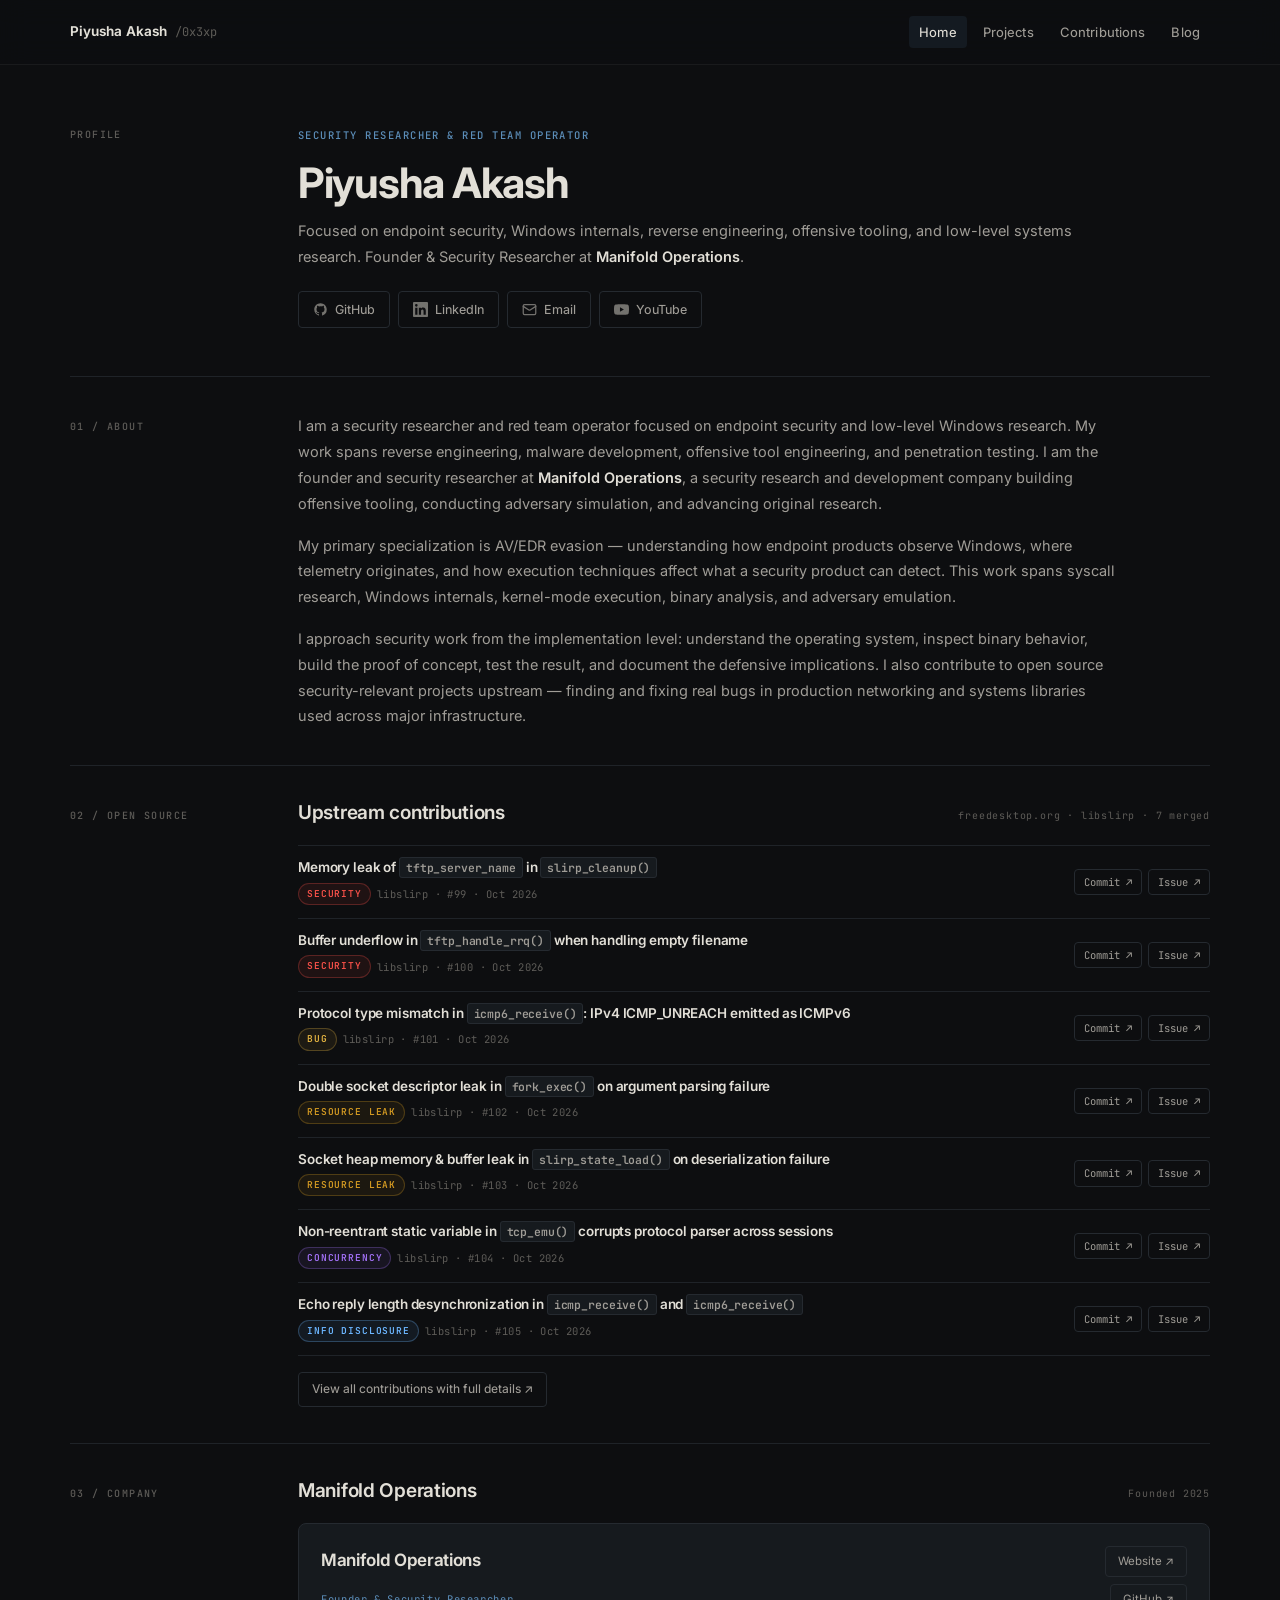
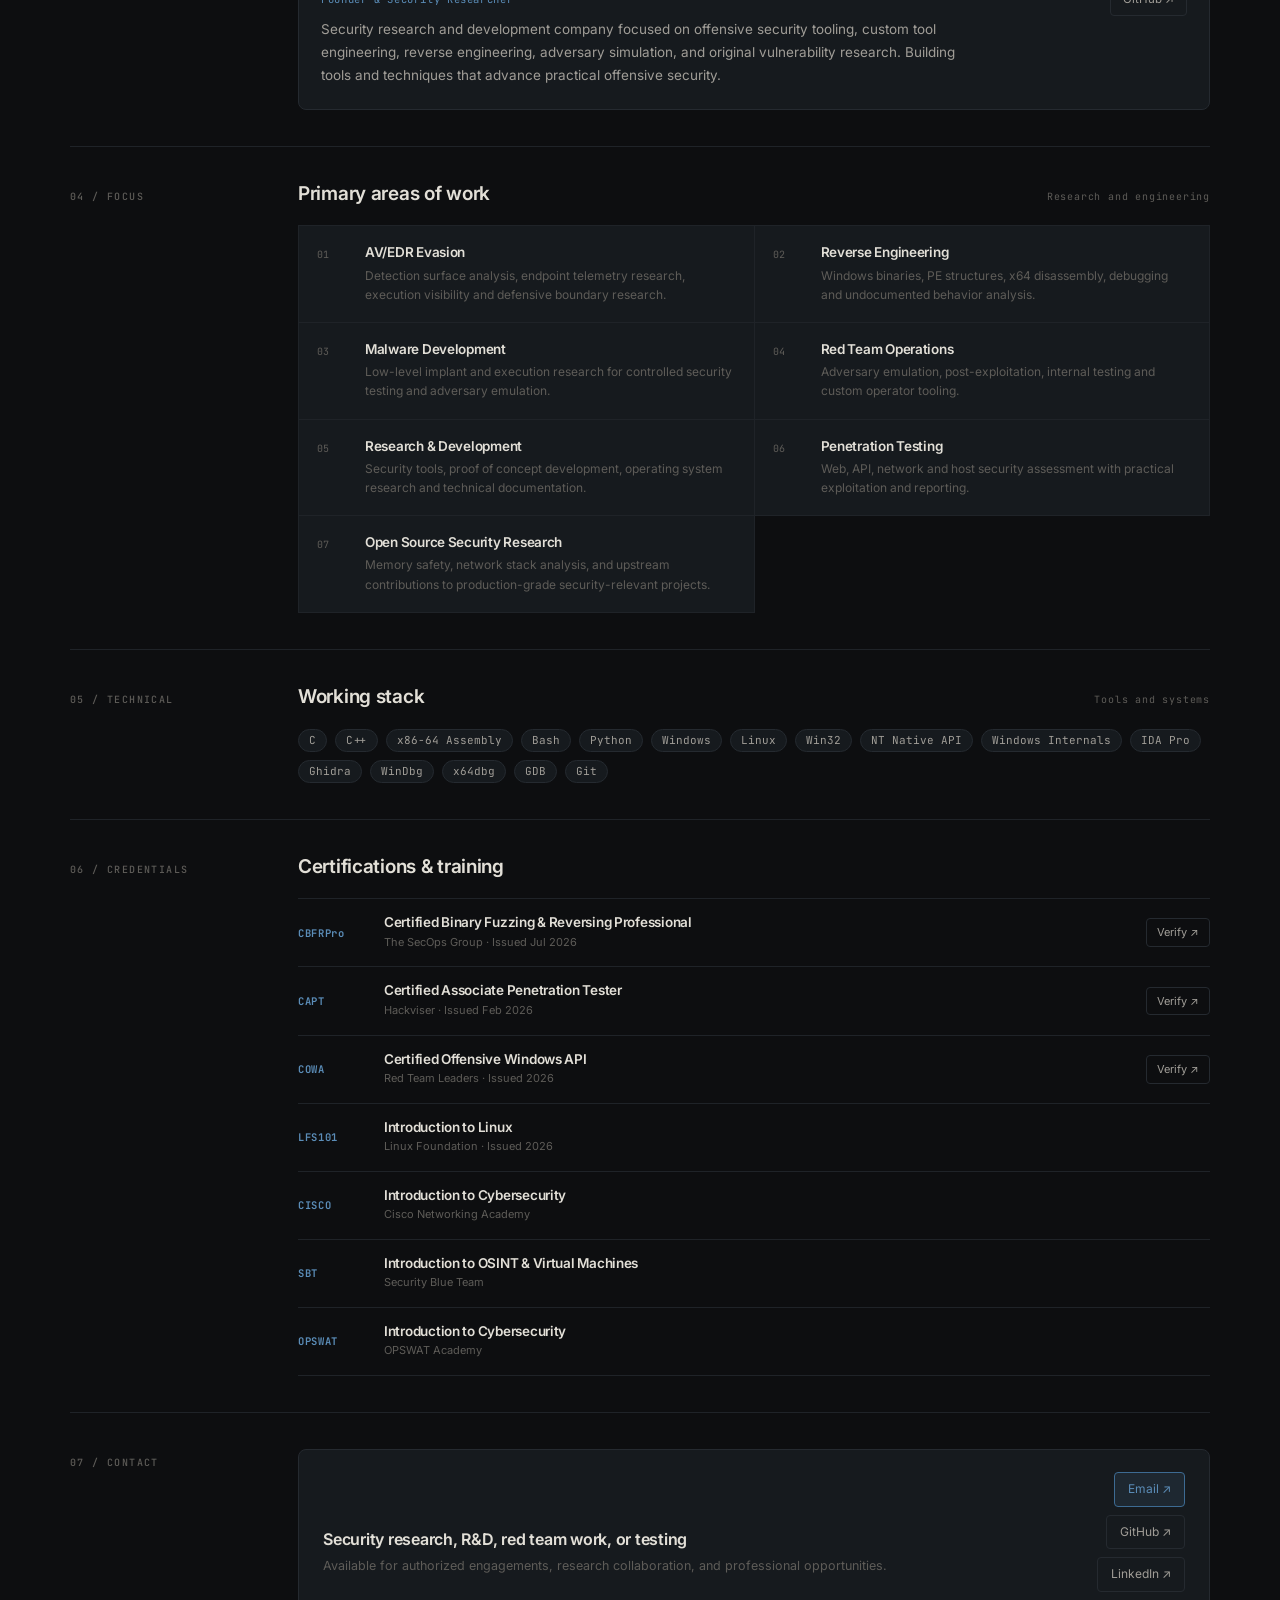
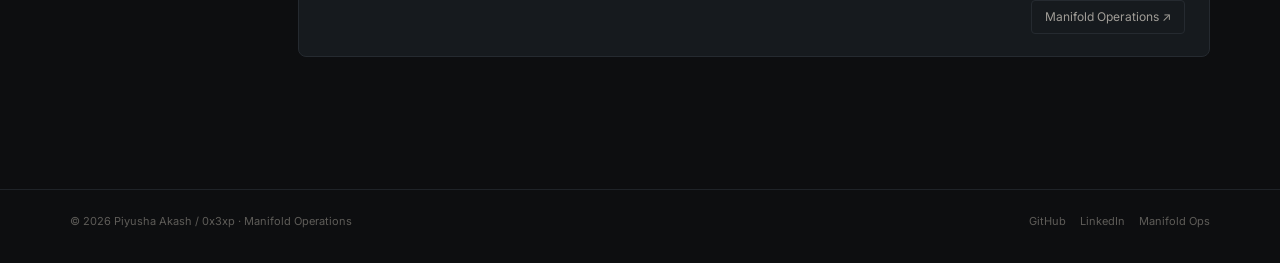
==== commit 9e55d1db: "Add files via upload" ====
--- a/index.html
+++ b/index.html
@@ -63,6 +63,7 @@
       <nav class="site-nav" id="site-nav" data-nav aria-label="Primary navigation">
         <a href="./" aria-current="page">Home</a>
         <a href="projects/projects.html">Projects</a>
+        <a href="contributions/">Contributions</a>
         <a href="blog/blog.html">Blog</a>
       </nav>
     </div>
@@ -122,58 +123,126 @@
         <div class="section-content">
           <div class="section-heading">
             <h2>Upstream contributions</h2>
-            <span class="meta">Production systems research</span>
-          </div>
-
-          <!-- libslirp contribution card -->
-          <article class="contrib-card">
-            <div class="contrib-header">
-              <div class="contrib-header-left">
-                <div class="contrib-badge">
-                  <svg width="10" height="10" viewBox="0 0 24 24" fill="currentColor" aria-hidden="true"><path d="M12 2C6.477 2 2 6.484 2 12.017c0 4.425 2.865 8.18 6.839 9.504.5.092.682-.217.682-.483 0-.237-.008-.868-.013-1.703-2.782.605-3.369-1.343-3.369-1.343-.454-1.158-1.11-1.466-1.11-1.466-.908-.62.069-.608.069-.608 1.003.07 1.531 1.032 1.531 1.032.892 1.53 2.341 1.088 2.91.832.092-.647.35-1.088.636-1.338-2.22-.253-4.555-1.113-4.555-4.951 0-1.093.39-1.988 1.029-2.688-.103-.253-.446-1.272.098-2.65 0 0 .84-.27 2.75 1.026A9.564 9.564 0 0112 6.844c.85.004 1.705.115 2.504.337 1.909-1.296 2.747-1.027 2.747-1.027.546 1.379.202 2.398.1 2.651.64.7 1.028 1.595 1.028 2.688 0 3.848-2.339 4.695-4.566 4.943.359.309.678.92.678 1.855 0 1.338-.012 2.419-.012 2.747 0 .268.18.58.688.482A10.019 10.019 0 0022 12.017C22 6.484 17.522 2 12 2z"/></svg>
-                  Merged
-                </div>
-                <p class="contrib-project">freedesktop.org / libslirp</p>
-                <h3 class="contrib-title">Memory leak of <code>tftp_server_name</code> in <code>slirp_cleanup()</code></h3>
-              </div>
-              <div class="contrib-meta">
-                <span class="contrib-date">Oct 18, 2026</span>
-                <span class="contrib-project-badge">C · Memory Safety</span>
-              </div>
-            </div>
-
-            <div class="contrib-body">
-              <div class="contrib-finding">
-                <strong>Finding</strong>
-                <p><code>tftp_server_name</code> in libslirp was heap-allocated during initialization but never freed in the cleanup path <code>slirp_cleanup()</code>, causing a persistent memory leak. libslirp is the user-mode TCP/IP networking stack used by QEMU and other major virtualization systems.</p>
-              </div>
-
-              <!-- Code diff -->
-              <div class="diff-block">
-                <div class="diff-header">src/slirp.c — slirp_cleanup()</div>
-                <pre class="diff-code"><code><span class="diff-ctx"> g_free(slirp->tftp_prefix);</span>
-<span class="diff-ctx"> g_free(slirp->bootp_filename);</span>
-<span class="diff-ctx"> g_free(slirp->vdomainname);</span>
-<span class="diff-add">+g_free(slirp->tftp_server_name);</span>
-<span class="diff-ctx"> g_free(slirp);</span></code></pre>
-              </div>
-
-              <div class="contrib-links">
-                <a class="contrib-link" href="https://gitlab.freedesktop.org/slirp/libslirp/-/commit/fe2501e799862d6fa6adb4c5e1358567ebd8c065" rel="noreferrer noopener" target="_blank">
-                  <svg width="12" height="12" viewBox="0 0 24 24" fill="none" stroke="currentColor" stroke-width="2" stroke-linecap="round" stroke-linejoin="round"><polyline points="16 18 22 12 16 6"/><polyline points="8 6 2 12 8 18"/></svg>
-                  View Commit ↗
-                </a>
-                <a class="contrib-link" href="https://gitlab.freedesktop.org/slirp/libslirp/-/work_items/99" rel="noreferrer noopener" target="_blank">
-                  <svg width="12" height="12" viewBox="0 0 24 24" fill="none" stroke="currentColor" stroke-width="2" stroke-linecap="round" stroke-linejoin="round"><circle cx="12" cy="12" r="10"/><line x1="12" y1="8" x2="12" y2="12"/><line x1="12" y1="16" x2="12.01" y2="16"/></svg>
-                  Issue #99 ↗
-                </a>
-                <a class="contrib-link" href="https://gitlab.freedesktop.org/slirp/libslirp" rel="noreferrer noopener" target="_blank">
-                  <svg width="12" height="12" viewBox="0 0 24 24" fill="none" stroke="currentColor" stroke-width="2" stroke-linecap="round" stroke-linejoin="round"><path d="M9 19c-5 1.5-5-2.5-7-3m14 6v-3.87a3.37 3.37 0 00-.94-2.61c3.14-.35 6.44-1.54 6.44-7A5.44 5.44 0 0020 4.77 5.07 5.07 0 0019.91 1S18.73.65 16 2.48a13.38 13.38 0 00-7 0C6.27.65 5.09 1 5.09 1A5.07 5.07 0 005 4.77a5.44 5.44 0 00-1.5 3.78c0 5.42 3.3 6.61 6.44 7A3.37 3.37 0 009 18.13V22"/></svg>
-                  libslirp project ↗
-                </a>
-              </div>
-            </div>
-          </article>
+            <span class="meta">freedesktop.org · libslirp · 7 merged</span>
+          </div>
+
+          <div class="contrib-list">
+
+            <div class="contrib-row">
+              <div class="contrib-row-left">
+                <span class="contrib-row-title">Memory leak of <code>tftp_server_name</code> in <code>slirp_cleanup()</code></span>
+                <div class="contrib-row-meta">
+                  <span class="type-badge type-security">Security</span>
+                  <span class="contrib-row-project">libslirp · #99 · Oct 2026</span>
+                </div>
+              </div>
+              <div class="contrib-row-right">
+                <div class="contrib-row-links">
+                  <a class="contrib-row-link" href="https://gitlab.freedesktop.org/slirp/libslirp/-/commit/fe2501e799862d6fa6adb4c5e1358567ebd8c065" rel="noreferrer noopener" target="_blank">Commit ↗</a>
+                  <a class="contrib-row-link" href="https://gitlab.freedesktop.org/slirp/libslirp/-/work_items/99" rel="noreferrer noopener" target="_blank">Issue ↗</a>
+                </div>
+              </div>
+            </div>
+
+            <div class="contrib-row">
+              <div class="contrib-row-left">
+                <span class="contrib-row-title">Buffer underflow in <code>tftp_handle_rrq()</code> when handling empty filename</span>
+                <div class="contrib-row-meta">
+                  <span class="type-badge type-security">Security</span>
+                  <span class="contrib-row-project">libslirp · #100 · Oct 2026</span>
+                </div>
+              </div>
+              <div class="contrib-row-right">
+                <div class="contrib-row-links">
+                  <a class="contrib-row-link" href="https://gitlab.freedesktop.org/slirp/libslirp/-/commit/9fd2fa698886a9c222090424d6e708709db13d8d" rel="noreferrer noopener" target="_blank">Commit ↗</a>
+                  <a class="contrib-row-link" href="https://gitlab.freedesktop.org/slirp/libslirp/-/work_items/100" rel="noreferrer noopener" target="_blank">Issue ↗</a>
+                </div>
+              </div>
+            </div>
+
+            <div class="contrib-row">
+              <div class="contrib-row-left">
+                <span class="contrib-row-title">Protocol type mismatch in <code>icmp6_receive()</code>: IPv4 ICMP_UNREACH emitted as ICMPv6</span>
+                <div class="contrib-row-meta">
+                  <span class="type-badge type-bug">Bug</span>
+                  <span class="contrib-row-project">libslirp · #101 · Oct 2026</span>
+                </div>
+              </div>
+              <div class="contrib-row-right">
+                <div class="contrib-row-links">
+                  <a class="contrib-row-link" href="https://gitlab.freedesktop.org/slirp/libslirp/-/commit/0bda8ef0c47d2a45980a2d480312c000e6bc9b11" rel="noreferrer noopener" target="_blank">Commit ↗</a>
+                  <a class="contrib-row-link" href="https://gitlab.freedesktop.org/slirp/libslirp/-/work_items/101" rel="noreferrer noopener" target="_blank">Issue ↗</a>
+                </div>
+              </div>
+            </div>
+
+            <div class="contrib-row">
+              <div class="contrib-row-left">
+                <span class="contrib-row-title">Double socket descriptor leak in <code>fork_exec()</code> on argument parsing failure</span>
+                <div class="contrib-row-meta">
+                  <span class="type-badge type-leak">Resource Leak</span>
+                  <span class="contrib-row-project">libslirp · #102 · Oct 2026</span>
+                </div>
+              </div>
+              <div class="contrib-row-right">
+                <div class="contrib-row-links">
+                  <a class="contrib-row-link" href="https://gitlab.freedesktop.org/slirp/libslirp/-/commit/8bb18d3043eeb463955856c3242fef9a788d4280" rel="noreferrer noopener" target="_blank">Commit ↗</a>
+                  <a class="contrib-row-link" href="https://gitlab.freedesktop.org/slirp/libslirp/-/work_items/102" rel="noreferrer noopener" target="_blank">Issue ↗</a>
+                </div>
+              </div>
+            </div>
+
+            <div class="contrib-row">
+              <div class="contrib-row-left">
+                <span class="contrib-row-title">Socket heap memory &amp; buffer leak in <code>slirp_state_load()</code> on deserialization failure</span>
+                <div class="contrib-row-meta">
+                  <span class="type-badge type-leak">Resource Leak</span>
+                  <span class="contrib-row-project">libslirp · #103 · Oct 2026</span>
+                </div>
+              </div>
+              <div class="contrib-row-right">
+                <div class="contrib-row-links">
+                  <a class="contrib-row-link" href="https://gitlab.freedesktop.org/slirp/libslirp/-/commit/7e571d1e0f6d2750f9e0c7272512e6f0c78bf3c8" rel="noreferrer noopener" target="_blank">Commit ↗</a>
+                  <a class="contrib-row-link" href="https://gitlab.freedesktop.org/slirp/libslirp/-/work_items/103" rel="noreferrer noopener" target="_blank">Issue ↗</a>
+                </div>
+              </div>
+            </div>
+
+            <div class="contrib-row">
+              <div class="contrib-row-left">
+                <span class="contrib-row-title">Non-reentrant static variable in <code>tcp_emu()</code> corrupts protocol parser across sessions</span>
+                <div class="contrib-row-meta">
+                  <span class="type-badge type-concurrency">Concurrency</span>
+                  <span class="contrib-row-project">libslirp · #104 · Oct 2026</span>
+                </div>
+              </div>
+              <div class="contrib-row-right">
+                <div class="contrib-row-links">
+                  <a class="contrib-row-link" href="https://gitlab.freedesktop.org/slirp/libslirp/-/commit/5a49e5e290093e2ff83b388330501e20de0bddcf" rel="noreferrer noopener" target="_blank">Commit ↗</a>
+                  <a class="contrib-row-link" href="https://gitlab.freedesktop.org/slirp/libslirp/-/work_items/104" rel="noreferrer noopener" target="_blank">Issue ↗</a>
+                </div>
+              </div>
+            </div>
+
+            <div class="contrib-row">
+              <div class="contrib-row-left">
+                <span class="contrib-row-title">Echo reply length desynchronization in <code>icmp_receive()</code> and <code>icmp6_receive()</code></span>
+                <div class="contrib-row-meta">
+                  <span class="type-badge type-info">Info Disclosure</span>
+                  <span class="contrib-row-project">libslirp · #105 · Oct 2026</span>
+                </div>
+              </div>
+              <div class="contrib-row-right">
+                <div class="contrib-row-links">
+                  <a class="contrib-row-link" href="https://gitlab.freedesktop.org/slirp/libslirp/-/commit/262c9be27bc79e16b369807b460be77e23c3d788" rel="noreferrer noopener" target="_blank">Commit ↗</a>
+                  <a class="contrib-row-link" href="https://gitlab.freedesktop.org/slirp/libslirp/-/work_items/105" rel="noreferrer noopener" target="_blank">Issue ↗</a>
+                </div>
+              </div>
+            </div>
+
+          </div>
+
+          <a class="contrib-see-all" href="contributions/">View all contributions with full details ↗</a>
         </div>
       </section>
 
--- a/assets/css/site.css
+++ b/assets/css/site.css
@@ -867,6 +867,282 @@
   transition: color 0.18s ease, border-color 0.18s ease, background 0.18s ease;
 }
 .os-contrib-links a:hover {
+  color: var(--accent);
+  border-color: var(--accent-soft);
+  background: var(--accent-dim);
+}
+
+/* ── Contribution Type Badges ────────────────────────────────── */
+.type-badge {
+  display: inline-flex;
+  align-items: center;
+  gap: 5px;
+  padding: 2px 8px;
+  border-radius: 999px;
+  font-size: 9.5px;
+  font-weight: 600;
+  font-family: var(--mono);
+  letter-spacing: 0.09em;
+  text-transform: uppercase;
+  border: 1px solid;
+  white-space: nowrap;
+}
+.type-security   { color: #f85149; background: rgba(248,81,73,0.08); border-color: rgba(248,81,73,0.28); }
+.type-bug        { color: #e3b341; background: rgba(227,179,65,0.08); border-color: rgba(227,179,65,0.28); }
+.type-leak       { color: #d29922; background: rgba(210,153,34,0.08); border-color: rgba(210,153,34,0.28); }
+.type-concurrency{ color: #a371f7; background: rgba(163,113,247,0.08); border-color: rgba(163,113,247,0.28); }
+.type-info       { color: #6cb6ff; background: rgba(108,182,255,0.08); border-color: rgba(108,182,255,0.28); }
+
+/* ── Compact Contribution Row (homepage + contributions page) ── */
+.contrib-list {
+  border-top: 1px solid var(--border-soft);
+}
+
+.contrib-row {
+  display: grid;
+  grid-template-columns: 1fr auto;
+  gap: 12px 20px;
+  align-items: center;
+  padding: 13px 0;
+  border-bottom: 1px solid var(--border-soft);
+  transition: opacity 0.15s ease;
+}
+.contrib-row:hover { opacity: 0.85; }
+
+.contrib-row-left {
+  min-width: 0;
+  display: flex;
+  flex-direction: column;
+  gap: 4px;
+}
+
+.contrib-row-title {
+  margin: 0;
+  font-size: 13.5px;
+  font-weight: 600;
+  color: var(--text);
+  line-height: 1.3;
+  letter-spacing: -0.01em;
+}
+
+.contrib-row-meta {
+  display: flex;
+  flex-wrap: wrap;
+  align-items: center;
+  gap: 6px;
+  margin-top: 2px;
+}
+
+.contrib-row-project {
+  color: var(--text-muted);
+  font-size: 10.5px;
+  font-family: var(--mono);
+  letter-spacing: 0.04em;
+}
+
+.contrib-row-right {
+  display: flex;
+  align-items: center;
+  gap: 7px;
+  flex-shrink: 0;
+}
+
+.contrib-row-links {
+  display: flex;
+  gap: 6px;
+}
+
+.contrib-row-link {
+  display: inline-flex;
+  align-items: center;
+  padding: 3px 9px;
+  border: 1px solid var(--border);
+  border-radius: var(--radius);
+  color: var(--text-soft);
+  font-size: 10.5px;
+  font-family: var(--mono);
+  white-space: nowrap;
+  transition: color 0.18s ease, border-color 0.18s ease, background 0.18s ease;
+}
+.contrib-row-link:hover {
+  color: var(--accent);
+  border-color: var(--accent-soft);
+  background: var(--accent-dim);
+}
+
+.contrib-see-all {
+  display: inline-flex;
+  align-items: center;
+  gap: 5px;
+  margin-top: 16px;
+  padding: 6px 13px;
+  border: 1px solid var(--border);
+  border-radius: var(--radius);
+  color: var(--text-soft);
+  font-size: 12px;
+  font-weight: 450;
+  transition: color 0.18s ease, border-color 0.18s ease, background 0.18s ease;
+}
+.contrib-see-all:hover {
+  color: var(--text);
+  border-color: var(--accent-soft);
+  background: var(--accent-dim);
+}
+
+/* ── Contributions page full-detail cards ────────────────────── */
+.contrib-full-card {
+  border: 1px solid var(--border);
+  border-radius: var(--radius-lg);
+  background: var(--surface);
+  overflow: hidden;
+  margin-bottom: 12px;
+  transition: border-color 0.2s ease;
+}
+.contrib-full-card:last-child { margin-bottom: 0; }
+.contrib-full-card:hover { border-color: var(--accent-soft); }
+
+.contrib-full-top {
+  display: flex;
+  align-items: flex-start;
+  justify-content: space-between;
+  gap: 12px;
+  padding: 16px 18px 12px;
+  border-bottom: 1px solid var(--border-soft);
+}
+.contrib-full-top-left {
+  display: flex;
+  flex-direction: column;
+  gap: 6px;
+  min-width: 0;
+}
+.contrib-full-badges {
+  display: flex;
+  flex-wrap: wrap;
+  align-items: center;
+  gap: 6px;
+}
+.contrib-merged-pill {
+  display: inline-flex;
+  align-items: center;
+  gap: 4px;
+  padding: 2px 8px;
+  border: 1px solid rgba(63,185,80,0.3);
+  border-radius: 999px;
+  background: rgba(63,185,80,0.08);
+  color: #3fb950;
+  font-size: 9.5px;
+  font-weight: 600;
+  font-family: var(--mono);
+  letter-spacing: 0.08em;
+  text-transform: uppercase;
+}
+.contrib-full-title {
+  margin: 0;
+  font-size: 15px;
+  font-weight: 620;
+  color: var(--text);
+  line-height: 1.3;
+  letter-spacing: -0.01em;
+}
+.contrib-full-top-right {
+  display: flex;
+  flex-direction: column;
+  align-items: flex-end;
+  gap: 4px;
+  flex-shrink: 0;
+}
+.contrib-full-date {
+  color: var(--text-muted);
+  font-size: 10.5px;
+  font-family: var(--mono);
+}
+.contrib-full-lang {
+  padding: 2px 8px;
+  border: 1px solid var(--border);
+  border-radius: 999px;
+  background: var(--surface-2);
+  color: var(--text-soft);
+  font-size: 10px;
+  font-family: var(--mono);
+}
+.contrib-full-body {
+  padding: 14px 18px;
+}
+.contrib-full-finding {
+  margin-bottom: 12px;
+  padding: 10px 12px;
+  border-left: 2px solid var(--accent-soft);
+  background: rgba(91,141,184,0.06);
+  border-radius: 0 var(--radius) var(--radius) 0;
+}
+.contrib-full-finding strong {
+  display: block;
+  margin-bottom: 3px;
+  color: var(--accent);
+  font-size: 9px;
+  font-weight: 600;
+  letter-spacing: 0.12em;
+  text-transform: uppercase;
+  font-family: var(--mono);
+}
+.contrib-full-finding p {
+  margin: 0;
+  color: var(--text-soft);
+  font-size: 12.5px;
+  line-height: 1.65;
+}
+.contrib-full-diff {
+  border: 1px solid var(--border);
+  border-radius: var(--radius);
+  overflow: hidden;
+  font-family: var(--mono);
+  font-size: 12px;
+  margin-bottom: 12px;
+}
+.contrib-full-diff-header {
+  padding: 6px 12px;
+  background: var(--surface-2);
+  border-bottom: 1px solid var(--border);
+  color: var(--text-muted);
+  font-size: 10px;
+  font-family: var(--mono);
+  letter-spacing: 0.04em;
+}
+.contrib-full-diff pre {
+  display: block;
+  padding: 8px 0;
+  background: #0b0d0f;
+  overflow-x: auto;
+  line-height: 1.6;
+  margin: 0;
+}
+.contrib-full-diff pre code {
+  display: block;
+  padding: 0;
+  border: none;
+  background: transparent;
+  font-size: inherit;
+  font-family: inherit;
+}
+.contrib-full-links {
+  display: flex;
+  flex-wrap: wrap;
+  gap: 7px;
+  padding-top: 12px;
+  border-top: 1px solid var(--border-soft);
+}
+.contrib-full-link {
+  display: inline-flex;
+  align-items: center;
+  gap: 5px;
+  padding: 4px 11px;
+  border: 1px solid var(--border);
+  border-radius: var(--radius);
+  color: var(--text-soft);
+  font-size: 11px;
+  transition: color 0.18s ease, border-color 0.18s ease, background 0.18s ease;
+}
+.contrib-full-link:hover {
   color: var(--accent);
   border-color: var(--accent-soft);
   background: var(--accent-dim);
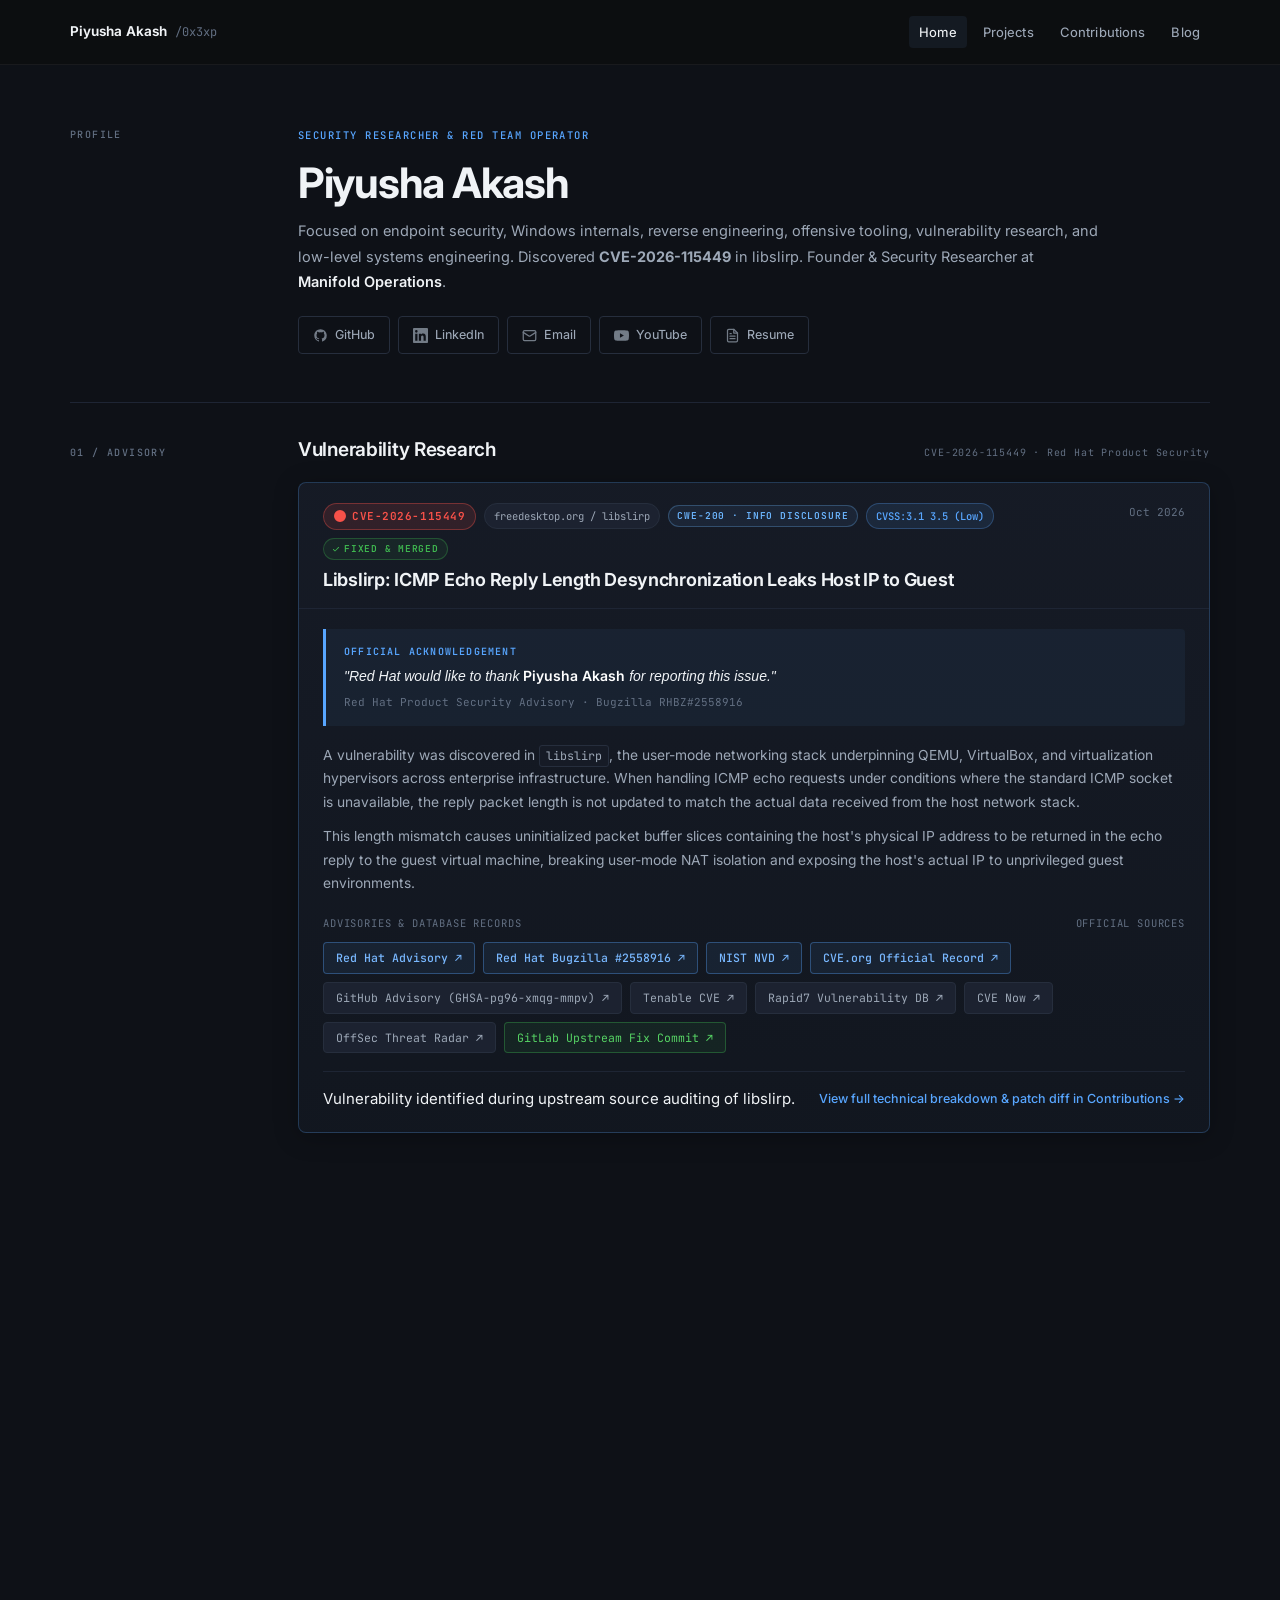
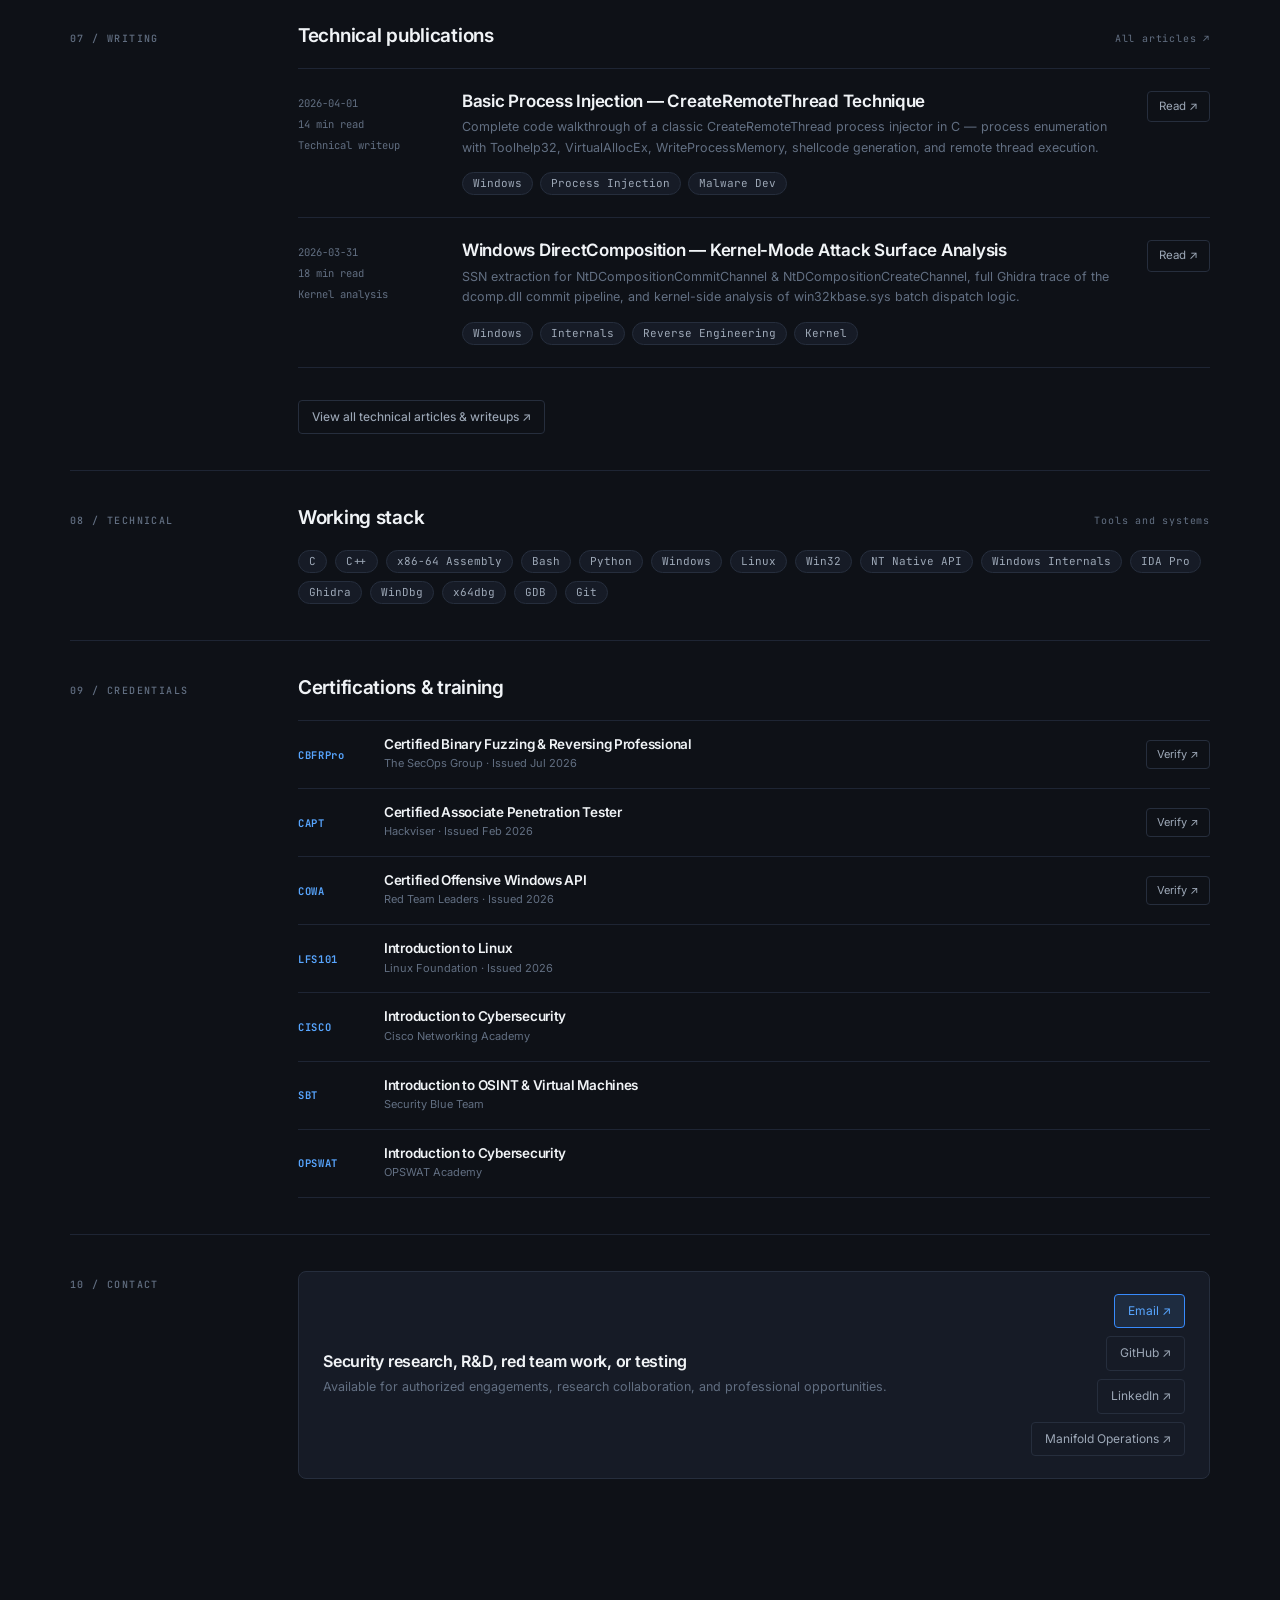
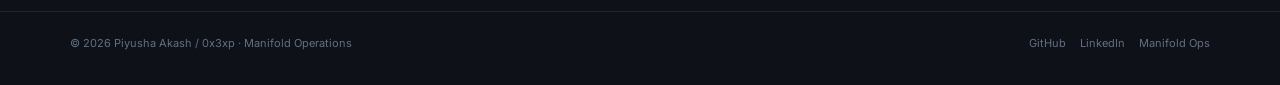
==== commit 94a32f66: "Add files via upload" ====
--- a/index.html
+++ b/index.html
@@ -4,7 +4,7 @@
   <meta charset="utf-8">
   <meta name="viewport" content="width=device-width, initial-scale=1">
   <title>Piyusha Akash | Security Researcher &amp; Red Team Operator</title>
-  <meta name="description" content="Piyusha Akash — Security Researcher &amp; Red Team Operator. Founder of Manifold Operations. Specializing in AV/EDR evasion, Windows internals, reverse engineering, malware development, and offensive security.">
+  <meta name="description" content="Piyusha Akash — Security Researcher &amp; Red Team Operator. Discovered CVE-2026-115449. Founder of Manifold Operations. Specializing in AV/EDR evasion, Windows internals, reverse engineering, and low-level systems security.">
   <meta name="author" content="Piyusha Akash">
   <meta name="robots" content="index, follow">
   <link rel="canonical" href="https://0x3xp.github.io/">
@@ -12,14 +12,14 @@
   <!-- Open Graph -->
   <meta property="og:type" content="website">
   <meta property="og:title" content="Piyusha Akash | Security Researcher &amp; Red Team Operator">
-  <meta property="og:description" content="Security research across AV/EDR evasion, Windows internals, reverse engineering, malware development, and penetration testing. Founder of Manifold Operations.">
+  <meta property="og:description" content="Security research across AV/EDR evasion, Windows internals, reverse engineering, vulnerability research (CVE-2026-115449), and offensive tooling. Founder of Manifold Operations.">
   <meta property="og:url" content="https://0x3xp.github.io/">
   <meta property="og:site_name" content="Piyusha Akash">
 
   <!-- Twitter Card -->
   <meta name="twitter:card" content="summary">
   <meta name="twitter:title" content="Piyusha Akash | Security Researcher &amp; Red Team Operator">
-  <meta name="twitter:description" content="Security research across AV/EDR evasion, Windows internals, reverse engineering, malware development, and penetration testing.">
+  <meta name="twitter:description" content="Security research across AV/EDR evasion, Windows internals, reverse engineering, vulnerability research (CVE-2026-115449), and offensive tooling.">
 
   <!-- Structured Data -->
   <script type="application/ld+json">
@@ -79,7 +79,7 @@
         <div class="intro-content">
           <span class="eyebrow">Security Researcher &amp; Red Team Operator</span>
           <h1>Piyusha Akash</h1>
-          <p class="page-summary">Focused on endpoint security, Windows internals, reverse engineering, offensive tooling, and low-level systems research. Founder &amp; Security Researcher at <strong style="color:var(--text);font-weight:600;">Manifold Operations</strong>.</p>
+          <p class="page-summary">Focused on endpoint security, Windows internals, reverse engineering, offensive tooling, vulnerability research, and low-level systems engineering. Discovered <strong>CVE-2026-115449</strong> in libslirp. Founder &amp; Security Researcher at <strong style="color:var(--text);font-weight:600;">Manifold Operations</strong>.</p>
           <div class="inline-links">
             <!-- GitHub Personal -->
             <a class="social-link" href="https://github.com/0x3xp" rel="noreferrer noopener" target="_blank">
@@ -101,154 +101,132 @@
               <svg width="15" height="15" viewBox="0 0 24 24" fill="currentColor" aria-hidden="true"><path d="M23.498 6.186a3.016 3.016 0 00-2.122-2.136C19.505 3.545 12 3.545 12 3.545s-7.505 0-9.377.505A3.017 3.017 0 00.502 6.186C0 8.07 0 12 0 12s0 3.93.502 5.814a3.016 3.016 0 002.122 2.136c1.871.505 9.376.505 9.376.505s7.505 0 9.377-.505a3.015 3.015 0 002.122-2.136C24 15.93 24 12 24 12s0-3.93-.502-5.814zM9.545 15.568V8.432L15.818 12l-6.273 3.568z"/></svg>
               YouTube
             </a>
-          </div>
-        </div>
-      </section>
-
-      <!-- 01 / About -->
-      <section class="section-block">
-        <div class="section-label">01 / About</div>
+            <!-- Resume PDF -->
+            <a class="social-link" href="assets/PiyushaAkash-Resume.pdf" rel="noreferrer noopener" target="_blank">
+              <svg width="15" height="15" viewBox="0 0 24 24" fill="none" stroke="currentColor" stroke-width="2" stroke-linecap="round" stroke-linejoin="round" aria-hidden="true"><path d="M14 2H6a2 2 0 0 0-2 2v16a2 2 0 0 0 2 2h12a2 2 0 0 0 2-2V8z"/><polyline points="14 2 14 8 20 8"/><line x1="16" y1="13" x2="8" y2="13"/><line x1="16" y1="17" x2="8" y2="17"/><polyline points="10 9 9 9 8 9"/></svg>
+              Resume
+            </a>
+          </div>
+        </div>
+      </section>
+
+      <!-- 01 / Vulnerability Research (CVE) -->
+      <section class="section-block">
+        <div class="section-label">01 / Advisory</div>
+        <div class="section-content">
+          <div class="section-heading">
+            <h2>Vulnerability Research</h2>
+            <span class="meta">CVE-2026-115449 · Red Hat Product Security</span>
+          </div>
+
+          <article class="cve-featured-card">
+            <div class="cve-top">
+              <div class="cve-top-left">
+                <div class="cve-badges">
+                  <span class="cve-id-badge">
+                    <svg width="12" height="12" viewBox="0 0 16 16" fill="currentColor" aria-hidden="true"><path d="M8 0a8 8 0 100 16A8 8 0 008 0zm.75 4.75a.75.75 0 00-1.5 0v4.5a.75.75 0 001.5 0v-4.5zm0 7.5a.75.75 0 10-1.5 0 .75.75 0 001.5 0z"/></svg>
+                    CVE-2026-115449
+                  </span>
+                  <span class="cve-target-badge">freedesktop.org / libslirp</span>
+                  <span class="type-badge type-info">CWE-200 · Info Disclosure</span>
+                  <span class="cve-metric-badge">CVSS:3.1 3.5 (Low)</span>
+                  <span class="contrib-merged-pill">
+                    <svg width="8" height="8" viewBox="0 0 16 16" fill="currentColor" aria-hidden="true"><path d="M13.78 4.22a.75.75 0 010 1.06l-7.25 7.25a.75.75 0 01-1.06 0L2.22 9.28a.75.75 0 011.06-1.06L6 10.94l6.72-6.72a.75.75 0 011.06 0z"/></svg>
+                    Fixed &amp; Merged
+                  </span>
+                </div>
+                <h3 class="cve-title">Libslirp: ICMP Echo Reply Length Desynchronization Leaks Host IP to Guest</h3>
+              </div>
+              <div class="cve-top-right">
+                <span class="cve-date">Oct 2026</span>
+              </div>
+            </div>
+
+            <div class="cve-body">
+              <div class="cve-credit-quote">
+                <div class="cve-credit-label">Official Acknowledgement</div>
+                <p class="cve-credit-text">"Red Hat would like to thank <strong>Piyusha Akash</strong> for reporting this issue."</p>
+                <div class="cve-credit-source">Red Hat Product Security Advisory · Bugzilla RHBZ#2558916</div>
+              </div>
+
+              <div class="cve-desc">
+                <p>A vulnerability was discovered in <code>libslirp</code>, the user-mode networking stack underpinning QEMU, VirtualBox, and virtualization hypervisors across enterprise infrastructure. When handling ICMP echo requests under conditions where the standard ICMP socket is unavailable, the reply packet length is not updated to match the actual data received from the host network stack.</p>
+                <p>This length mismatch causes uninitialized packet buffer slices containing the host's physical IP address to be returned in the echo reply to the guest virtual machine, breaking user-mode NAT isolation and exposing the host's actual IP to unprivileged guest environments.</p>
+              </div>
+
+              <div class="cve-ref-header">
+                <span>Advisories &amp; Database Records</span>
+                <span>Official sources</span>
+              </div>
+
+              <div class="cve-ref-grid">
+                <a class="cve-ref-pill cve-pill-authority" href="https://access.redhat.com/security/cve/cve-2026-115449" rel="noreferrer noopener" target="_blank">Red Hat Advisory ↗</a>
+                <a class="cve-ref-pill cve-pill-authority" href="https://bugzilla.redhat.com/show_bug.cgi?id=2558916" rel="noreferrer noopener" target="_blank">Red Hat Bugzilla #2558916 ↗</a>
+                <a class="cve-ref-pill cve-pill-authority" href="https://nvd.nist.gov/vuln/detail/cve-2026-115449" rel="noreferrer noopener" target="_blank">NIST NVD ↗</a>
+                <a class="cve-ref-pill cve-pill-authority" href="https://www.cve.org/CVERecord?id=CVE-2026-115449" rel="noreferrer noopener" target="_blank">CVE.org Official Record ↗</a>
+                <a class="cve-ref-pill" href="https://github.com/advisories/GHSA-pg96-xmqg-mmpv" rel="noreferrer noopener" target="_blank">GitHub Advisory (GHSA-pg96-xmqg-mmpv) ↗</a>
+                <a class="cve-ref-pill" href="https://www.tenable.com/cve/CVE-2026-115449" rel="noreferrer noopener" target="_blank">Tenable CVE ↗</a>
+                <a class="cve-ref-pill" href="https://www.rapid7.com/db/vulnerabilities/cve-2026-115449/" rel="noreferrer noopener" target="_blank">Rapid7 Vulnerability DB ↗</a>
+                <a class="cve-ref-pill" href="https://cve.now/CVE-2026-115449" rel="noreferrer noopener" target="_blank">CVE Now ↗</a>
+                <a class="cve-ref-pill" href="https://radar.offseq.com/threat/cve-2026-115449-exposure-of-sensitive-information-to-an-unauthorized-actor-in-red-hat-red-hat-150d0c701cb10340" rel="noreferrer noopener" target="_blank">OffSec Threat Radar ↗</a>
+                <a class="cve-ref-pill cve-pill-code" href="https://gitlab.freedesktop.org/slirp/libslirp/-/commit/262c9be27bc79e16b369807b460be77e23c3d788" rel="noreferrer noopener" target="_blank">GitLab Upstream Fix Commit ↗</a>
+              </div>
+
+              <div class="cve-footer-action">
+                <span>Vulnerability identified during upstream source auditing of libslirp.</span>
+                <a href="contributions/">View full technical breakdown &amp; patch diff in Contributions →</a>
+              </div>
+            </div>
+          </article>
+        </div>
+      </section>
+
+      <!-- 02 / About -->
+      <section class="section-block">
+        <div class="section-label">02 / About</div>
         <div class="section-content">
           <div class="bio-copy">
-            <p>I am a security researcher and red team operator focused on endpoint security and low-level Windows research. My work spans reverse engineering, malware development, offensive tool engineering, and penetration testing. I am the founder and security researcher at <strong style="color:var(--text);font-weight:600;">Manifold Operations</strong>, a security research and development company building offensive tooling, conducting adversary simulation, and advancing original research.</p>
+            <p>I am a security researcher and red team operator focused on endpoint security and low-level Windows research. My work spans reverse engineering, malware development, offensive tool engineering, and penetration testing. I am the founder and security researcher at <strong style="color:var(--text);font-weight:600;">Manifold Operations</strong>, building offensive tooling, conducting adversary simulation, and advancing original security research.</p>
             <p>My primary specialization is AV/EDR evasion — understanding how endpoint products observe Windows, where telemetry originates, and how execution techniques affect what a security product can detect. This work spans syscall research, Windows internals, kernel-mode execution, binary analysis, and adversary emulation.</p>
-            <p>I approach security work from the implementation level: understand the operating system, inspect binary behavior, build the proof of concept, test the result, and document the defensive implications. I also contribute to open source security-relevant projects upstream — finding and fixing real bugs in production networking and systems libraries used across major infrastructure.</p>
-          </div>
-        </div>
-      </section>
-
-      <!-- 02 / Open Source -->
-      <section class="section-block">
-        <div class="section-label">02 / Open Source</div>
-        <div class="section-content">
-          <div class="section-heading">
-            <h2>Upstream contributions</h2>
+            <p>I approach security work from the implementation level: understand the operating system, inspect binary behavior, build the proof of concept, test the result, and document the defensive implications. I also conduct upstream security research into production networking and systems libraries used across major virtualization and operating system infrastructure.</p>
+          </div>
+        </div>
+      </section>
+
+      <!-- 03 / Upstream Contributions Summary (No Commit Rows) -->
+      <section class="section-block">
+        <div class="section-label">03 / Upstream</div>
+        <div class="section-content">
+          <div class="section-heading">
+            <h2>Upstream Contributions</h2>
             <span class="meta">freedesktop.org · libslirp · 7 merged</span>
           </div>
 
-          <div class="contrib-list">
-
-            <div class="contrib-row">
-              <div class="contrib-row-left">
-                <span class="contrib-row-title">Memory leak of <code>tftp_server_name</code> in <code>slirp_cleanup()</code></span>
-                <div class="contrib-row-meta">
-                  <span class="type-badge type-security">Security</span>
-                  <span class="contrib-row-project">libslirp · #99 · Oct 2026</span>
-                </div>
-              </div>
-              <div class="contrib-row-right">
-                <div class="contrib-row-links">
-                  <a class="contrib-row-link" href="https://gitlab.freedesktop.org/slirp/libslirp/-/commit/fe2501e799862d6fa6adb4c5e1358567ebd8c065" rel="noreferrer noopener" target="_blank">Commit ↗</a>
-                  <a class="contrib-row-link" href="https://gitlab.freedesktop.org/slirp/libslirp/-/work_items/99" rel="noreferrer noopener" target="_blank">Issue ↗</a>
-                </div>
-              </div>
-            </div>
-
-            <div class="contrib-row">
-              <div class="contrib-row-left">
-                <span class="contrib-row-title">Buffer underflow in <code>tftp_handle_rrq()</code> when handling empty filename</span>
-                <div class="contrib-row-meta">
-                  <span class="type-badge type-security">Security</span>
-                  <span class="contrib-row-project">libslirp · #100 · Oct 2026</span>
-                </div>
-              </div>
-              <div class="contrib-row-right">
-                <div class="contrib-row-links">
-                  <a class="contrib-row-link" href="https://gitlab.freedesktop.org/slirp/libslirp/-/commit/9fd2fa698886a9c222090424d6e708709db13d8d" rel="noreferrer noopener" target="_blank">Commit ↗</a>
-                  <a class="contrib-row-link" href="https://gitlab.freedesktop.org/slirp/libslirp/-/work_items/100" rel="noreferrer noopener" target="_blank">Issue ↗</a>
-                </div>
-              </div>
-            </div>
-
-            <div class="contrib-row">
-              <div class="contrib-row-left">
-                <span class="contrib-row-title">Protocol type mismatch in <code>icmp6_receive()</code>: IPv4 ICMP_UNREACH emitted as ICMPv6</span>
-                <div class="contrib-row-meta">
-                  <span class="type-badge type-bug">Bug</span>
-                  <span class="contrib-row-project">libslirp · #101 · Oct 2026</span>
-                </div>
-              </div>
-              <div class="contrib-row-right">
-                <div class="contrib-row-links">
-                  <a class="contrib-row-link" href="https://gitlab.freedesktop.org/slirp/libslirp/-/commit/0bda8ef0c47d2a45980a2d480312c000e6bc9b11" rel="noreferrer noopener" target="_blank">Commit ↗</a>
-                  <a class="contrib-row-link" href="https://gitlab.freedesktop.org/slirp/libslirp/-/work_items/101" rel="noreferrer noopener" target="_blank">Issue ↗</a>
-                </div>
-              </div>
-            </div>
-
-            <div class="contrib-row">
-              <div class="contrib-row-left">
-                <span class="contrib-row-title">Double socket descriptor leak in <code>fork_exec()</code> on argument parsing failure</span>
-                <div class="contrib-row-meta">
-                  <span class="type-badge type-leak">Resource Leak</span>
-                  <span class="contrib-row-project">libslirp · #102 · Oct 2026</span>
-                </div>
-              </div>
-              <div class="contrib-row-right">
-                <div class="contrib-row-links">
-                  <a class="contrib-row-link" href="https://gitlab.freedesktop.org/slirp/libslirp/-/commit/8bb18d3043eeb463955856c3242fef9a788d4280" rel="noreferrer noopener" target="_blank">Commit ↗</a>
-                  <a class="contrib-row-link" href="https://gitlab.freedesktop.org/slirp/libslirp/-/work_items/102" rel="noreferrer noopener" target="_blank">Issue ↗</a>
-                </div>
-              </div>
-            </div>
-
-            <div class="contrib-row">
-              <div class="contrib-row-left">
-                <span class="contrib-row-title">Socket heap memory &amp; buffer leak in <code>slirp_state_load()</code> on deserialization failure</span>
-                <div class="contrib-row-meta">
-                  <span class="type-badge type-leak">Resource Leak</span>
-                  <span class="contrib-row-project">libslirp · #103 · Oct 2026</span>
-                </div>
-              </div>
-              <div class="contrib-row-right">
-                <div class="contrib-row-links">
-                  <a class="contrib-row-link" href="https://gitlab.freedesktop.org/slirp/libslirp/-/commit/7e571d1e0f6d2750f9e0c7272512e6f0c78bf3c8" rel="noreferrer noopener" target="_blank">Commit ↗</a>
-                  <a class="contrib-row-link" href="https://gitlab.freedesktop.org/slirp/libslirp/-/work_items/103" rel="noreferrer noopener" target="_blank">Issue ↗</a>
-                </div>
-              </div>
-            </div>
-
-            <div class="contrib-row">
-              <div class="contrib-row-left">
-                <span class="contrib-row-title">Non-reentrant static variable in <code>tcp_emu()</code> corrupts protocol parser across sessions</span>
-                <div class="contrib-row-meta">
-                  <span class="type-badge type-concurrency">Concurrency</span>
-                  <span class="contrib-row-project">libslirp · #104 · Oct 2026</span>
-                </div>
-              </div>
-              <div class="contrib-row-right">
-                <div class="contrib-row-links">
-                  <a class="contrib-row-link" href="https://gitlab.freedesktop.org/slirp/libslirp/-/commit/5a49e5e290093e2ff83b388330501e20de0bddcf" rel="noreferrer noopener" target="_blank">Commit ↗</a>
-                  <a class="contrib-row-link" href="https://gitlab.freedesktop.org/slirp/libslirp/-/work_items/104" rel="noreferrer noopener" target="_blank">Issue ↗</a>
-                </div>
-              </div>
-            </div>
-
-            <div class="contrib-row">
-              <div class="contrib-row-left">
-                <span class="contrib-row-title">Echo reply length desynchronization in <code>icmp_receive()</code> and <code>icmp6_receive()</code></span>
-                <div class="contrib-row-meta">
-                  <span class="type-badge type-info">Info Disclosure</span>
-                  <span class="contrib-row-project">libslirp · #105 · Oct 2026</span>
-                </div>
-              </div>
-              <div class="contrib-row-right">
-                <div class="contrib-row-links">
-                  <a class="contrib-row-link" href="https://gitlab.freedesktop.org/slirp/libslirp/-/commit/262c9be27bc79e16b369807b460be77e23c3d788" rel="noreferrer noopener" target="_blank">Commit ↗</a>
-                  <a class="contrib-row-link" href="https://gitlab.freedesktop.org/slirp/libslirp/-/work_items/105" rel="noreferrer noopener" target="_blank">Issue ↗</a>
-                </div>
-              </div>
-            </div>
-
-          </div>
-
-          <a class="contrib-see-all" href="contributions/">View all contributions with full details ↗</a>
-        </div>
-      </section>
-
-      <!-- 03 / Company -->
-      <section class="section-block">
-        <div class="section-label">03 / Company</div>
+          <div class="upstream-overview-card">
+            <div class="upstream-overview-content">
+              <h3>freedesktop.org / libslirp (QEMU Networking Stack)</h3>
+              <p>Authored 7 upstream security, memory safety, resource management, and concurrency fixes merged into production libslirp—the user-mode TCP/IP stack powering QEMU virtualization. Contributions address memory leaks, buffer underflows, socket descriptor leaks, protocol parsing desync, and information disclosure.</p>
+              <div class="upstream-overview-tags">
+                <span class="tag">7 Merged Patches</span>
+                <span class="tag">C</span>
+                <span class="tag">Memory Safety</span>
+                <span class="tag">Virtualization</span>
+                <span class="tag">Resource Leaks</span>
+                <span class="tag">Protocol Correctness</span>
+              </div>
+            </div>
+            <div class="upstream-overview-action">
+              <a class="upstream-overview-btn" href="contributions/">
+                View all 7 merged commits &amp; diffs ↗
+              </a>
+            </div>
+          </div>
+        </div>
+      </section>
+
+      <!-- 04 / Company -->
+      <section class="section-block">
+        <div class="section-label">04 / Company</div>
         <div class="section-content">
           <div class="section-heading">
             <h2>Manifold Operations</h2>
@@ -270,9 +248,9 @@
         </div>
       </section>
 
-      <!-- 04 / Focus -->
-      <section class="section-block">
-        <div class="section-label">04 / Focus</div>
+      <!-- 05 / Focus -->
+      <section class="section-block">
+        <div class="section-label">05 / Focus</div>
         <div class="section-content">
           <div class="section-heading">
             <h2>Primary areas of work</h2>
@@ -324,17 +302,122 @@
             <article class="focus-item">
               <div class="item-index">07</div>
               <div>
-                <h3>Open Source Security Research</h3>
-                <p>Memory safety, network stack analysis, and upstream contributions to production-grade security-relevant projects.</p>
-              </div>
-            </article>
-          </div>
-        </div>
-      </section>
-
-      <!-- 05 / Technical -->
-      <section class="section-block">
-        <div class="section-label">05 / Technical</div>
+                <h3>Vulnerability Research</h3>
+                <p>Source-level auditing, memory safety, protocol correctness, and upstream vulnerability disclosures in foundational infrastructure.</p>
+              </div>
+            </article>
+          </div>
+        </div>
+      </section>
+
+      <!-- 06 / Selected Projects -->
+      <section class="section-block">
+        <div class="section-label">06 / Projects</div>
+        <div class="section-content">
+          <div class="section-heading">
+            <h2>Selected research &amp; tooling</h2>
+            <span class="meta"><a href="projects/projects.html" style="color:inherit;">All projects ↗</a></span>
+          </div>
+          <div class="project-list">
+            <article class="project-card project-featured">
+              <div class="project-topline">
+                <span>Active research</span>
+                <span>Windows kernel research</span>
+              </div>
+              <h2>Lethe</h2>
+              <p>Windows kernel-mode research tool centered on KTIMER, KDPC, and IO_WORKITEM execution chains. Investigates kernel execution, process structures, driver visibility, and defensive boundaries.</p>
+              <div class="tag-row">
+                <span class="tag">C</span>
+                <span class="tag">Windows WDK</span>
+                <span class="tag">Kernel APIs</span>
+                <span class="tag">AV/EDR Research</span>
+              </div>
+              <div class="project-links">
+                <a class="link-primary" href="projects/projects.html">Read project details ↗</a>
+                <a href="https://github.com/0x3xp/Lethe" rel="noreferrer noopener" target="_blank">Source ↗</a>
+              </div>
+            </article>
+
+            <article class="project-card">
+              <div class="project-topline">
+                <span>Research tool</span>
+                <span>Syscall framework</span>
+              </div>
+              <h2>HellsGate</h2>
+              <p>Dynamic direct syscall invocation framework resolving syscall IDs at runtime from in-memory NTDLL exports, bypassing user-mode EDR API hooks without triggering static detection signatures.</p>
+              <div class="tag-row">
+                <span class="tag">C</span>
+                <span class="tag">Assembly</span>
+                <span class="tag">Syscalls</span>
+                <span class="tag">EDR Bypass</span>
+              </div>
+              <div class="project-links">
+                <a class="link-primary" href="projects/projects.html">Read project details ↗</a>
+                <a href="https://github.com/0x3xp/HellsGate" rel="noreferrer noopener" target="_blank">Source ↗</a>
+              </div>
+            </article>
+          </div>
+          <div style="margin-top: 16px;">
+            <a class="contrib-see-all" href="projects/projects.html">View all projects &amp; engineering tooling ↗</a>
+          </div>
+        </div>
+      </section>
+
+      <!-- 07 / Research & Writing -->
+      <section class="section-block">
+        <div class="section-label">07 / Writing</div>
+        <div class="section-content">
+          <div class="section-heading">
+            <h2>Technical publications</h2>
+            <span class="meta"><a href="blog/blog.html" style="color:inherit;">All articles ↗</a></span>
+          </div>
+          <div class="publications">
+            <article class="publication-row">
+              <div class="pub-meta">
+                <span>2026-04-01</span>
+                <span>14 min read</span>
+                <span>Technical writeup</span>
+              </div>
+              <div class="pub-content">
+                <h2>Basic Process Injection — CreateRemoteThread Technique</h2>
+                <p>Complete code walkthrough of a classic CreateRemoteThread process injector in C — process enumeration with Toolhelp32, VirtualAllocEx, WriteProcessMemory, shellcode generation, and remote thread execution.</p>
+                <div class="tag-row">
+                  <span class="tag">Windows</span>
+                  <span class="tag">Process Injection</span>
+                  <span class="tag">Malware Dev</span>
+                </div>
+              </div>
+              <div class="pub-action"><a href="blog/posts/basic-process-injection.html">Read ↗</a></div>
+            </article>
+
+            <article class="publication-row">
+              <div class="pub-meta">
+                <span>2026-03-31</span>
+                <span>18 min read</span>
+                <span>Kernel analysis</span>
+              </div>
+              <div class="pub-content">
+                <h2>Windows DirectComposition — Kernel-Mode Attack Surface Analysis</h2>
+                <p>SSN extraction for NtDCompositionCommitChannel &amp; NtDCompositionCreateChannel, full Ghidra trace of the dcomp.dll commit pipeline, and kernel-side analysis of win32kbase.sys batch dispatch logic.</p>
+                <div class="tag-row">
+                  <span class="tag">Windows</span>
+                  <span class="tag">Internals</span>
+                  <span class="tag">Reverse Engineering</span>
+                  <span class="tag">Kernel</span>
+                </div>
+              </div>
+              <div class="pub-action"><a href="blog/posts/dcomp-kernel-attack-surface.html">Read ↗</a></div>
+            </article>
+          </div>
+          <div style="margin-top: 16px;">
+            <a class="contrib-see-all" href="blog/blog.html">View all technical articles &amp; writeups ↗</a>
+          </div>
+        </div>
+      </section>
+
+      <!-- 08 / Technical Stack -->
+      <section class="section-block">
+        <div class="section-label">08 / Technical</div>
         <div class="section-content">
           <div class="section-heading">
             <h2>Working stack</h2>
@@ -361,9 +444,9 @@
         </div>
       </section>
 
-      <!-- 06 / Credentials -->
-      <section class="section-block">
-        <div class="section-label">06 / Credentials</div>
+      <!-- 09 / Credentials -->
+      <section class="section-block">
+        <div class="section-label">09 / Credentials</div>
         <div class="section-content">
           <div class="section-heading">
             <h2>Certifications &amp; training</h2>
@@ -439,9 +522,9 @@
         </div>
       </section>
 
-      <!-- 07 / Contact -->
-      <section class="section-block">
-        <div class="section-label">07 / Contact</div>
+      <!-- 10 / Contact -->
+      <section class="section-block">
+        <div class="section-label">10 / Contact</div>
         <div class="section-content">
           <div class="contact-panel">
             <div class="contact-copy">
--- a/assets/css/site.css
+++ b/assets/css/site.css
@@ -7,19 +7,19 @@
 
 /* ── CSS Custom Properties ───────────────────────────────────── */
 :root {
-  --bg:           #0d0e10;
-  --bg-2:         #111316;
-  --surface:      #161a1e;
-  --surface-2:    #1c2027;
-  --border:       #252a30;
-  --border-soft:  #1f2328;
-  --text:         #e2dfd7;
-  --text-soft:    #a09d97;
-  --text-muted:   #5e5c58;
-  --accent:       #5b8db8;
-  --accent-dim:   rgba(91, 141, 184, 0.12);
-  --accent-soft:  #3d6b93;
-  --red:          #c0392b;
+  --bg:           #0e1117;
+  --bg-2:         #131722;
+  --surface:      #161b26;
+  --surface-2:    #1c2230;
+  --border:       #262e3d;
+  --border-soft:  #1e2534;
+  --text:         #f0f3f6;
+  --text-soft:    #9da8b7;
+  --text-muted:   #626f82;
+  --accent:       #58a6ff;
+  --accent-dim:   rgba(88, 166, 255, 0.12);
+  --accent-soft:  #388bfd;
+  --red:          #f85149;
   --mono:         'JetBrains Mono', ui-monospace, SFMono-Regular, Consolas, monospace;
   --sans:         'Inter', ui-sans-serif, -apple-system, BlinkMacSystemFont, 'Segoe UI', sans-serif;
   --max:          1140px;
@@ -1146,6 +1146,301 @@
   color: var(--accent);
   border-color: var(--accent-soft);
   background: var(--accent-dim);
+}
+
+/* ── CVE & Vulnerability Disclosure Styles ──────────────────── */
+.cve-featured-card {
+  border: 1px solid rgba(88, 166, 255, 0.24);
+  border-radius: var(--radius-lg);
+  background: linear-gradient(180deg, rgba(22, 27, 38, 0.98) 0%, rgba(18, 23, 32, 0.98) 100%);
+  overflow: hidden;
+  box-shadow: 0 4px 24px rgba(0, 0, 0, 0.25);
+  transition: border-color 0.2s ease, box-shadow 0.2s ease;
+}
+.cve-featured-card:hover {
+  border-color: var(--accent-soft);
+  box-shadow: 0 6px 28px rgba(0, 0, 0, 0.35);
+}
+
+.cve-top {
+  display: flex;
+  align-items: flex-start;
+  justify-content: space-between;
+  gap: 16px;
+  padding: 20px 24px 16px;
+  border-bottom: 1px solid var(--border-soft);
+}
+.cve-top-left {
+  display: flex;
+  flex-direction: column;
+  gap: 8px;
+  min-width: 0;
+}
+.cve-badges {
+  display: flex;
+  flex-wrap: wrap;
+  align-items: center;
+  gap: 8px;
+}
+.cve-id-badge {
+  display: inline-flex;
+  align-items: center;
+  gap: 6px;
+  padding: 3px 10px;
+  border-radius: 999px;
+  background: rgba(248, 81, 73, 0.12);
+  border: 1px solid rgba(248, 81, 73, 0.35);
+  color: #f85149;
+  font-family: var(--mono);
+  font-size: 11px;
+  font-weight: 650;
+  letter-spacing: 0.05em;
+  text-transform: uppercase;
+}
+.cve-id-badge svg {
+  flex-shrink: 0;
+}
+.cve-target-badge {
+  display: inline-flex;
+  align-items: center;
+  gap: 5px;
+  padding: 3px 9px;
+  border-radius: 999px;
+  background: var(--surface-2);
+  border: 1px solid var(--border);
+  color: var(--text-soft);
+  font-family: var(--mono);
+  font-size: 10.5px;
+}
+.cve-metric-badge {
+  display: inline-flex;
+  align-items: center;
+  gap: 5px;
+  padding: 3px 9px;
+  border-radius: 999px;
+  background: rgba(88, 166, 255, 0.1);
+  border: 1px solid rgba(88, 166, 255, 0.28);
+  color: #58a6ff;
+  font-family: var(--mono);
+  font-size: 10.5px;
+  font-weight: 500;
+}
+.cve-top-right {
+  display: flex;
+  flex-direction: column;
+  align-items: flex-end;
+  gap: 4px;
+  flex-shrink: 0;
+}
+.cve-date {
+  color: var(--text-muted);
+  font-size: 11px;
+  font-family: var(--mono);
+}
+
+.cve-title {
+  margin: 0;
+  font-size: 18px;
+  font-weight: 650;
+  color: var(--text);
+  line-height: 1.35;
+  letter-spacing: -0.015em;
+}
+
+.cve-body {
+  padding: 20px 24px;
+}
+
+.cve-credit-quote {
+  margin: 0 0 18px;
+  padding: 14px 18px;
+  border-left: 3px solid var(--accent);
+  background: rgba(88, 166, 255, 0.06);
+  border-radius: 0 var(--radius) var(--radius) 0;
+}
+.cve-credit-label {
+  display: flex;
+  align-items: center;
+  gap: 6px;
+  margin-bottom: 5px;
+  color: var(--accent);
+  font-size: 10px;
+  font-weight: 600;
+  letter-spacing: 0.12em;
+  text-transform: uppercase;
+  font-family: var(--mono);
+}
+.cve-credit-text {
+  margin: 0;
+  font-style: italic;
+  color: var(--text);
+  font-size: 14px;
+  line-height: 1.6;
+}
+.cve-credit-text strong {
+  color: #ffffff;
+  font-weight: 600;
+  font-style: normal;
+}
+.cve-credit-source {
+  margin-top: 5px;
+  color: var(--text-muted);
+  font-size: 11px;
+  font-family: var(--mono);
+}
+
+.cve-desc {
+  margin: 0 0 18px;
+  color: var(--text-soft);
+  font-size: 13.8px;
+  line-height: 1.72;
+}
+.cve-desc p {
+  margin: 0 0 10px;
+  color: inherit;
+}
+.cve-desc p:last-child {
+  margin-bottom: 0;
+}
+
+.cve-ref-header {
+  display: flex;
+  align-items: center;
+  justify-content: space-between;
+  margin-bottom: 10px;
+  color: var(--text-muted);
+  font-size: 10.5px;
+  font-family: var(--mono);
+  letter-spacing: 0.08em;
+  text-transform: uppercase;
+}
+
+.cve-ref-grid {
+  display: flex;
+  flex-wrap: wrap;
+  gap: 8px;
+  margin-bottom: 18px;
+}
+
+.cve-ref-pill {
+  display: inline-flex;
+  align-items: center;
+  gap: 6px;
+  padding: 5px 12px;
+  border: 1px solid var(--border);
+  border-radius: var(--radius);
+  background: var(--surface-2);
+  color: var(--text-soft);
+  font-size: 11.5px;
+  font-family: var(--mono);
+  text-decoration: none;
+  white-space: nowrap;
+  transition: all 0.18s ease;
+}
+.cve-ref-pill:hover {
+  color: var(--text);
+  border-color: var(--accent-soft);
+  background: var(--accent-dim);
+  transform: translateY(-1px);
+}
+.cve-ref-pill.cve-pill-authority {
+  border-color: rgba(88, 166, 255, 0.35);
+  background: rgba(88, 166, 255, 0.08);
+  color: #79b8ff;
+  font-weight: 500;
+}
+.cve-ref-pill.cve-pill-authority:hover {
+  background: rgba(88, 166, 255, 0.18);
+  color: #ffffff;
+  border-color: var(--accent);
+}
+.cve-ref-pill.cve-pill-code {
+  border-color: rgba(63, 185, 80, 0.35);
+  background: rgba(63, 185, 80, 0.08);
+  color: #56d364;
+}
+.cve-ref-pill.cve-pill-code:hover {
+  background: rgba(63, 185, 80, 0.18);
+  color: #ffffff;
+  border-color: #3fb950;
+}
+
+.cve-footer-action {
+  padding-top: 14px;
+  border-top: 1px solid var(--border-soft);
+  display: flex;
+  align-items: center;
+  justify-content: space-between;
+  flex-wrap: wrap;
+  gap: 12px;
+}
+.cve-footer-action a {
+  display: inline-flex;
+  align-items: center;
+  gap: 6px;
+  color: var(--accent);
+  font-size: 12.5px;
+  font-weight: 500;
+  text-decoration: none;
+  transition: color 0.18s ease;
+}
+.cve-footer-action a:hover {
+  color: #ffffff;
+}
+
+/* ── Upstream Overview Summary Card (Homepage) ───────────────── */
+.upstream-overview-card {
+  border: 1px solid var(--border);
+  border-radius: var(--radius-lg);
+  background: var(--surface);
+  padding: 22px;
+  display: grid;
+  grid-template-columns: 1fr auto;
+  gap: 22px;
+  align-items: center;
+  transition: border-color 0.2s ease;
+}
+.upstream-overview-card:hover {
+  border-color: var(--accent-soft);
+}
+.upstream-overview-content h3 {
+  margin: 0 0 6px;
+  font-size: 16px;
+  font-weight: 620;
+  color: var(--text);
+}
+.upstream-overview-content p {
+  margin: 0 0 14px;
+  color: var(--text-soft);
+  font-size: 13.5px;
+  line-height: 1.68;
+}
+.upstream-overview-tags {
+  display: flex;
+  flex-wrap: wrap;
+  gap: 7px;
+}
+.upstream-overview-action {
+  flex-shrink: 0;
+}
+.upstream-overview-btn {
+  display: inline-flex;
+  align-items: center;
+  gap: 6px;
+  padding: 8px 16px;
+  border: 1px solid var(--border);
+  border-radius: var(--radius);
+  background: var(--surface-2);
+  color: var(--text);
+  font-size: 12.5px;
+  font-weight: 500;
+  white-space: nowrap;
+  transition: all 0.18s ease;
+}
+.upstream-overview-btn:hover {
+  border-color: var(--accent);
+  background: var(--accent-dim);
+  color: var(--accent);
 }
 
 /* ── Note Box ────────────────────────────────────────────────── */
@@ -1280,6 +1575,11 @@
   .contrib-header { flex-direction: column; }
   .contrib-meta { flex-direction: row; align-items: center; }
 
+  .cve-top { flex-direction: column; gap: 12px; }
+  .cve-top-right { align-items: flex-start; }
+  .cve-ref-pill { font-size: 11px; padding: 4px 10px; }
+  .upstream-overview-card { grid-template-columns: 1fr; gap: 16px; }
+
   .os-contrib-card { grid-template-columns: 1fr; }
 
   .footer-inner { flex-direction: column; align-items: flex-start; gap: 10px; }
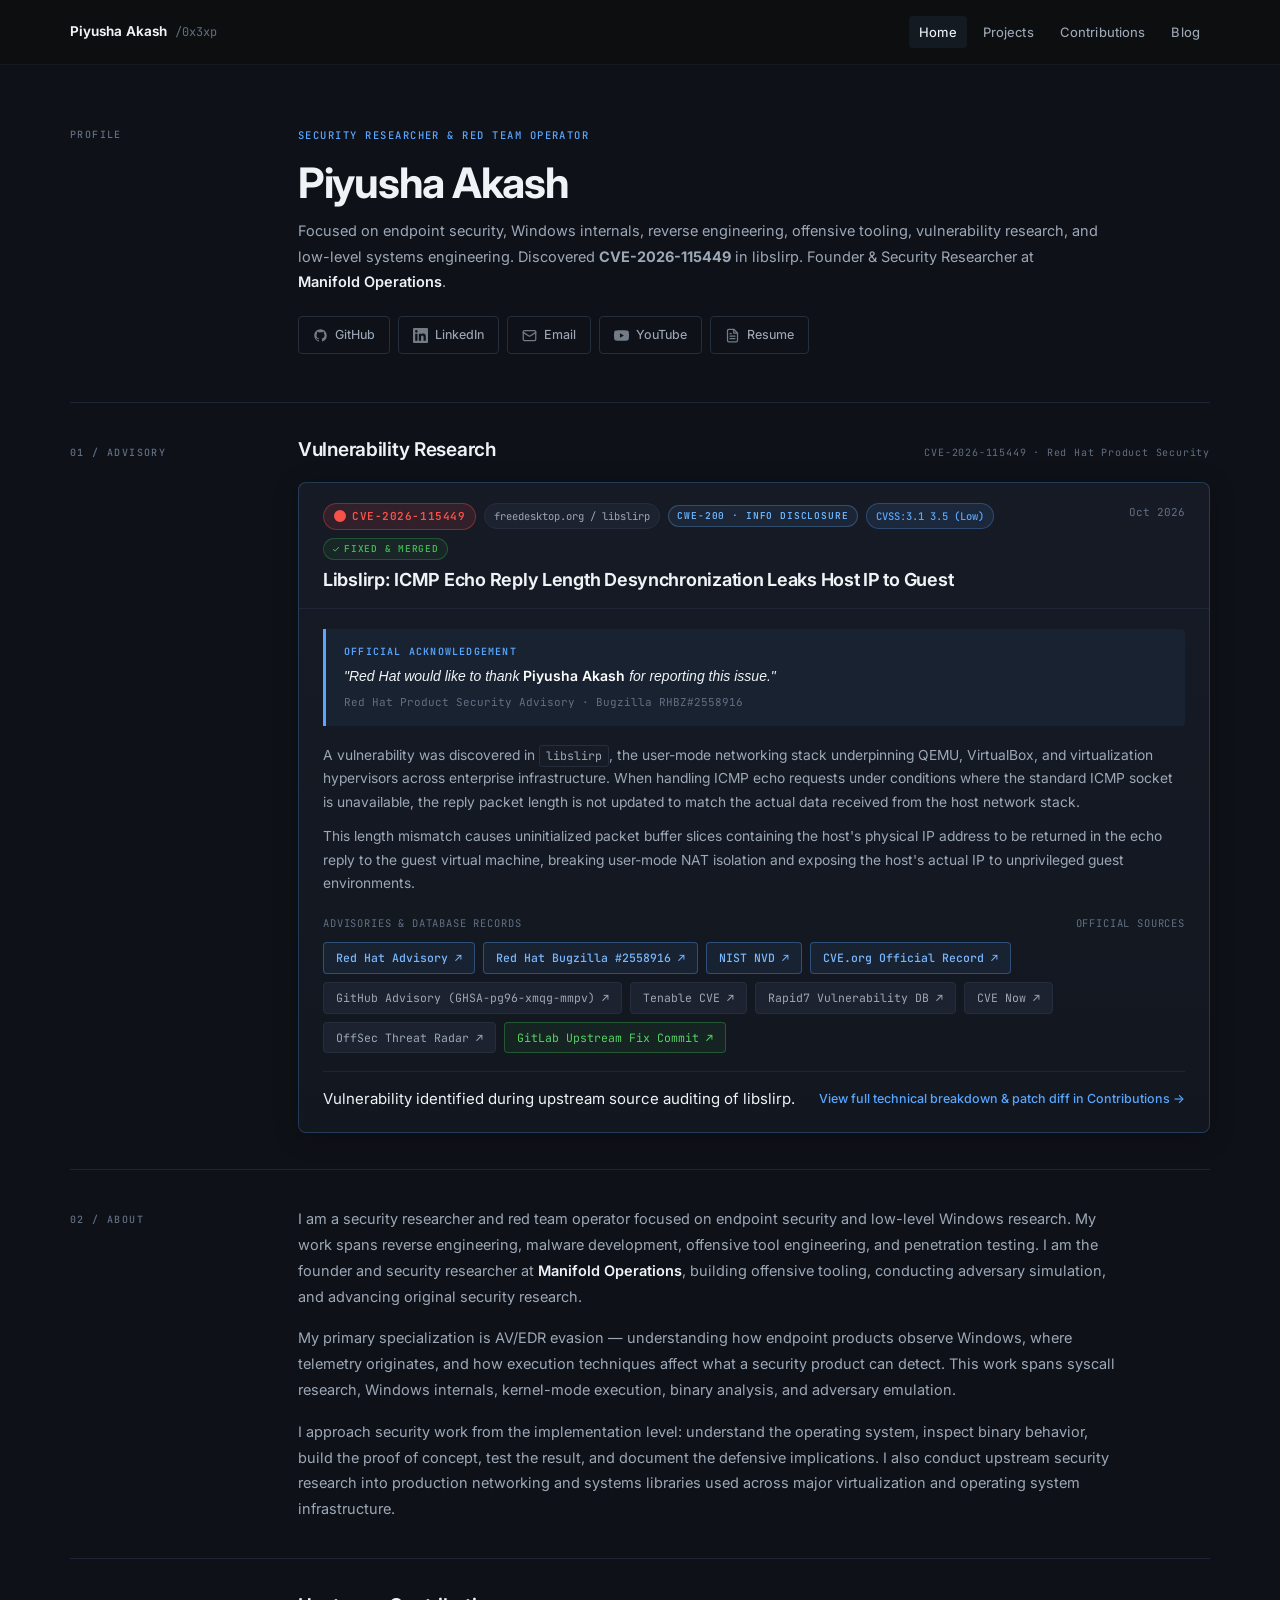
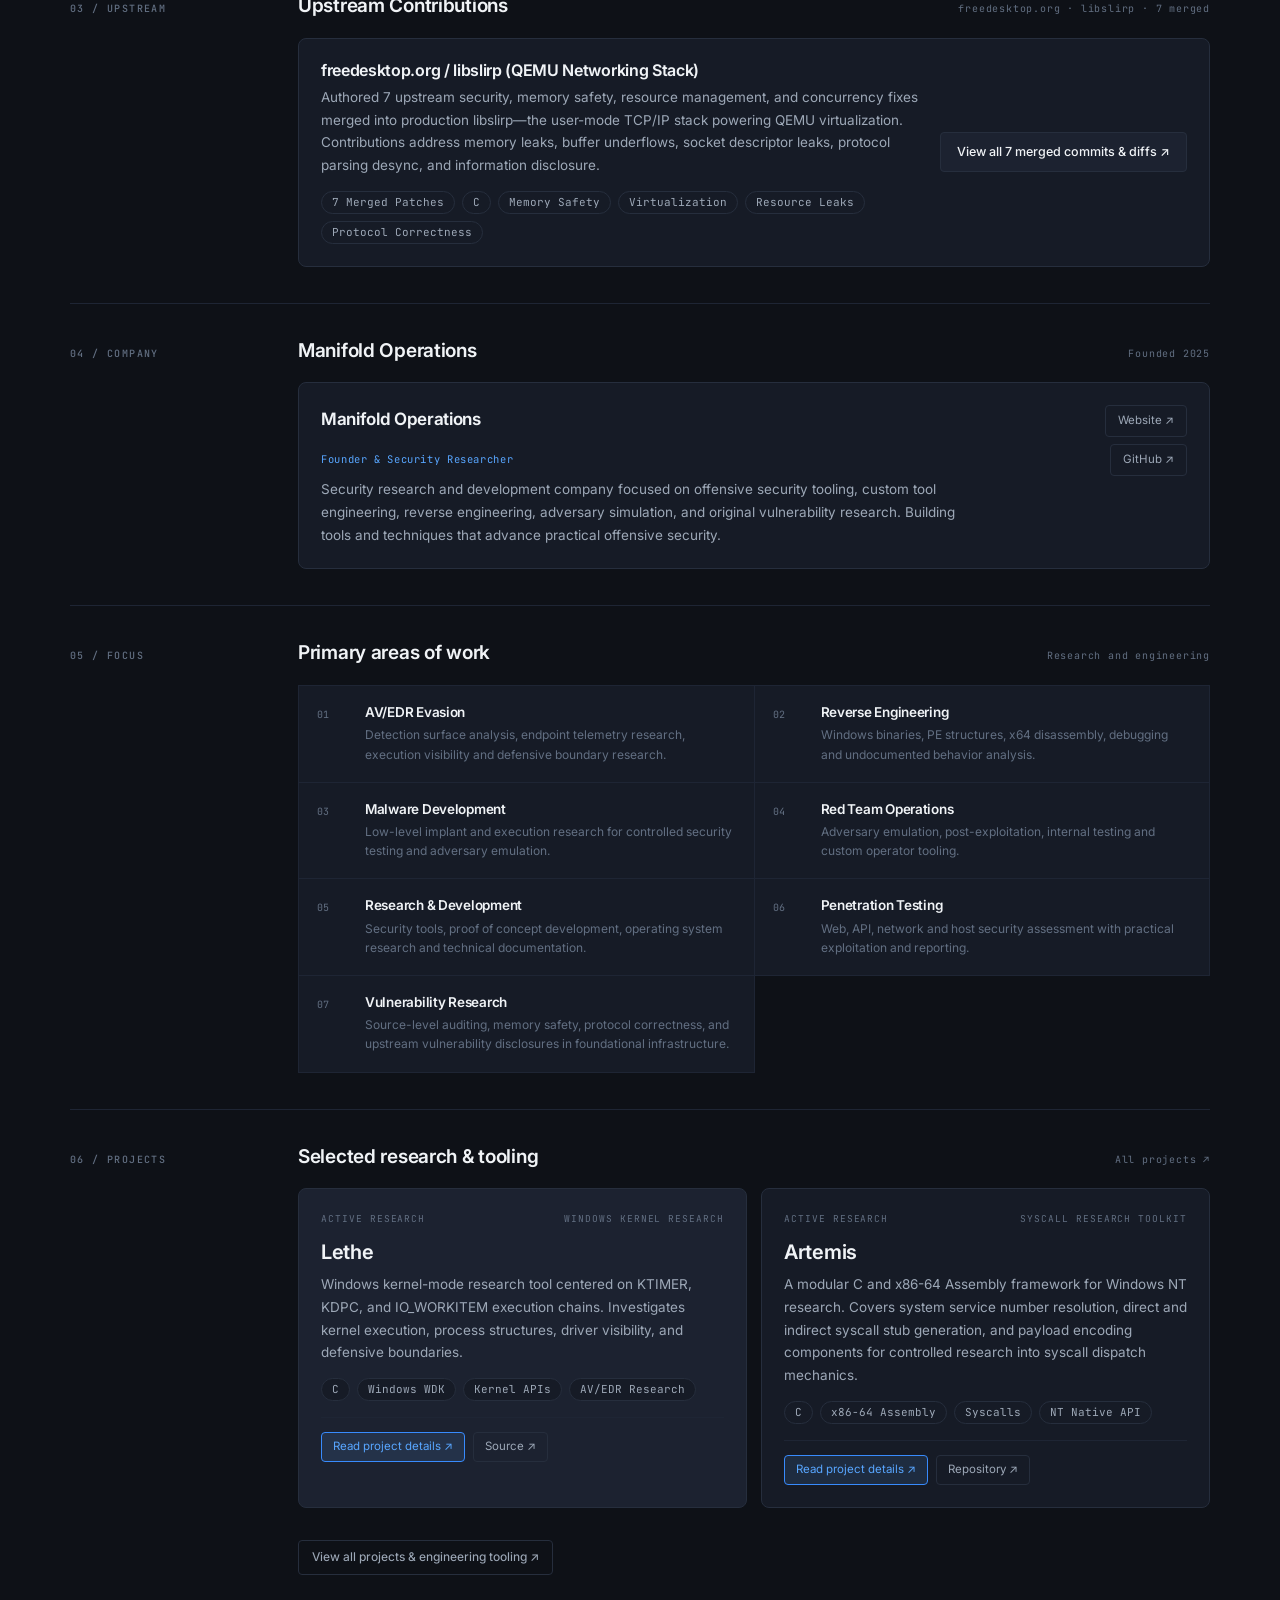
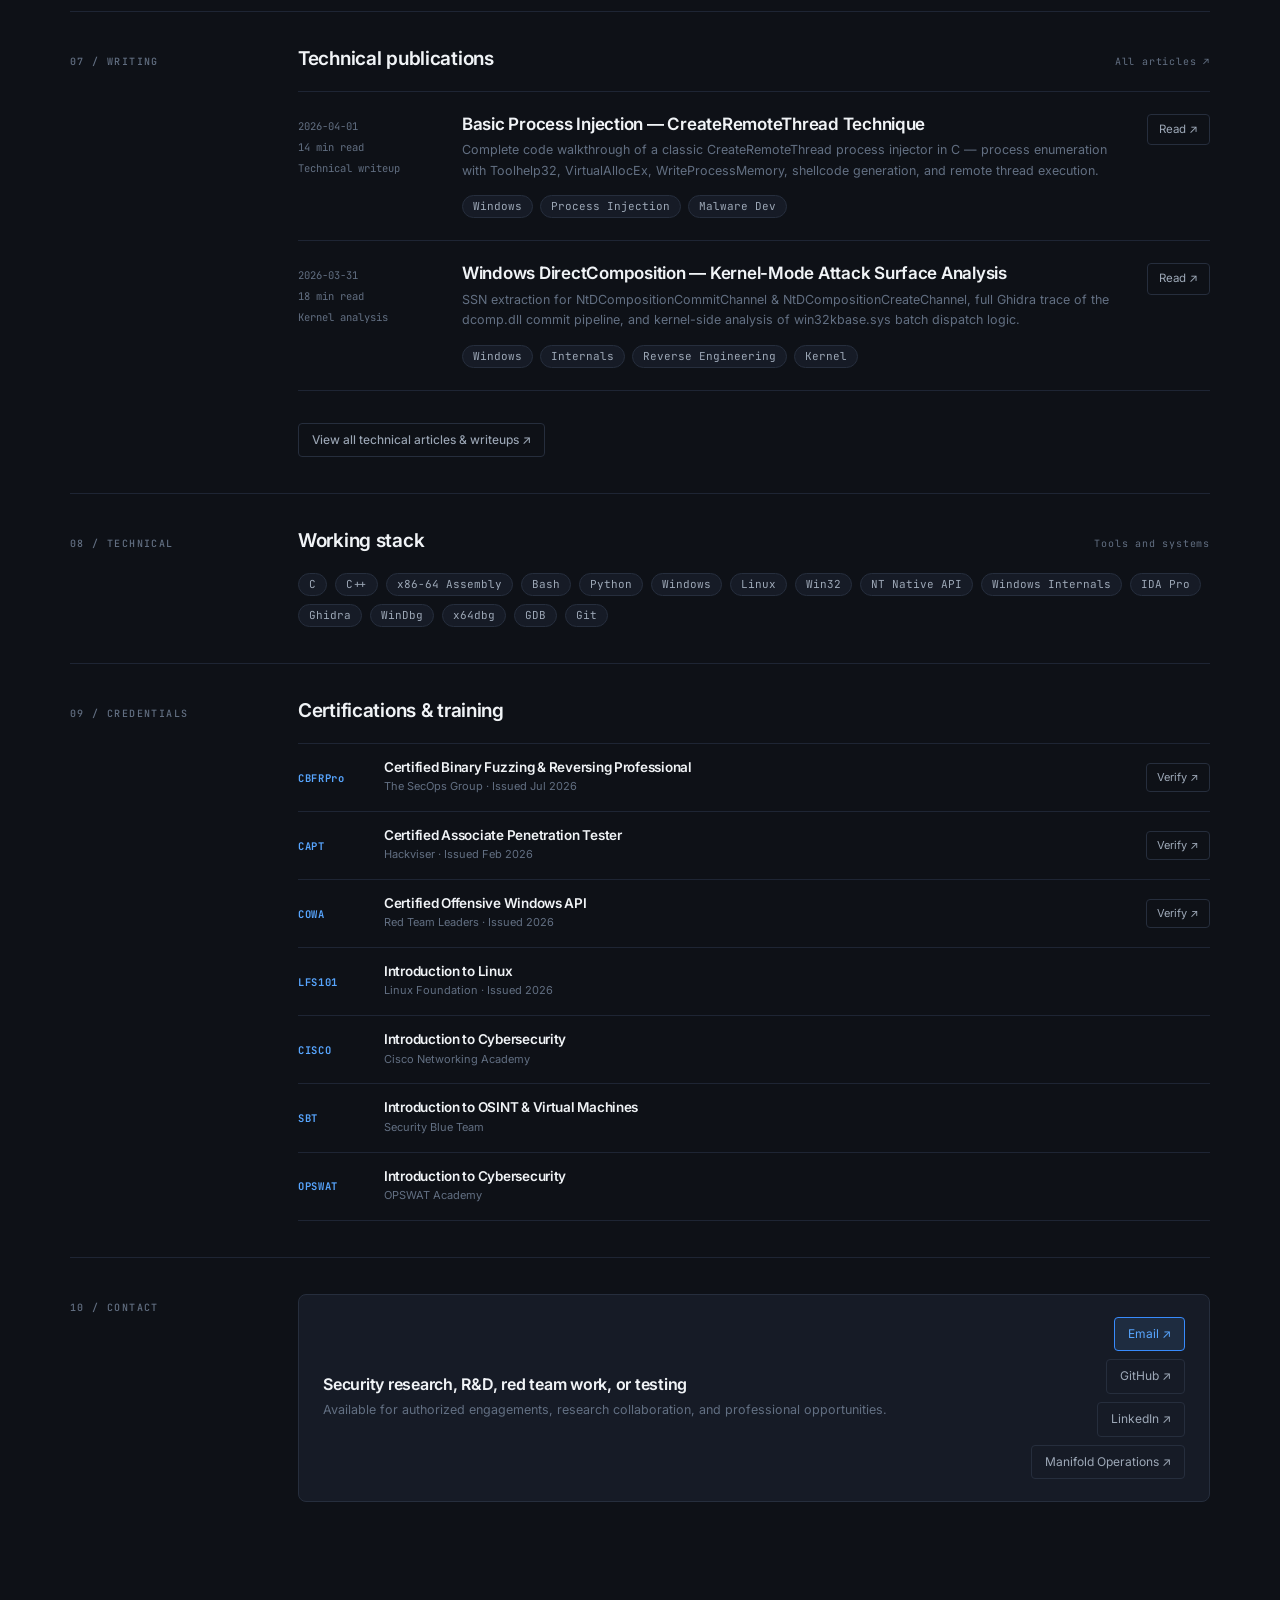
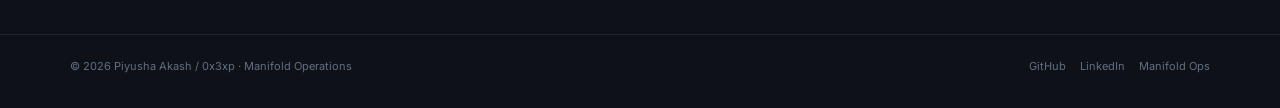
==== commit 9a267462: "Add files via upload" ====
--- a/index.html
+++ b/index.html
@@ -340,20 +340,20 @@
 
             <article class="project-card">
               <div class="project-topline">
-                <span>Research tool</span>
-                <span>Syscall framework</span>
-              </div>
-              <h2>HellsGate</h2>
-              <p>Dynamic direct syscall invocation framework resolving syscall IDs at runtime from in-memory NTDLL exports, bypassing user-mode EDR API hooks without triggering static detection signatures.</p>
+                <span>Active research</span>
+                <span>Syscall research toolkit</span>
+              </div>
+              <h2>Artemis</h2>
+              <p>A modular C and x86-64 Assembly framework for Windows NT research. Covers system service number resolution, direct and indirect syscall stub generation, and payload encoding components for controlled research into syscall dispatch mechanics.</p>
               <div class="tag-row">
                 <span class="tag">C</span>
-                <span class="tag">Assembly</span>
+                <span class="tag">x86-64 Assembly</span>
                 <span class="tag">Syscalls</span>
-                <span class="tag">EDR Bypass</span>
+                <span class="tag">NT Native API</span>
               </div>
               <div class="project-links">
                 <a class="link-primary" href="projects/projects.html">Read project details ↗</a>
-                <a href="https://github.com/0x3xp/HellsGate" rel="noreferrer noopener" target="_blank">Source ↗</a>
+                <a href="https://github.com/0x3xp/Artemis" rel="noreferrer noopener" target="_blank">Repository ↗</a>
               </div>
             </article>
           </div>
